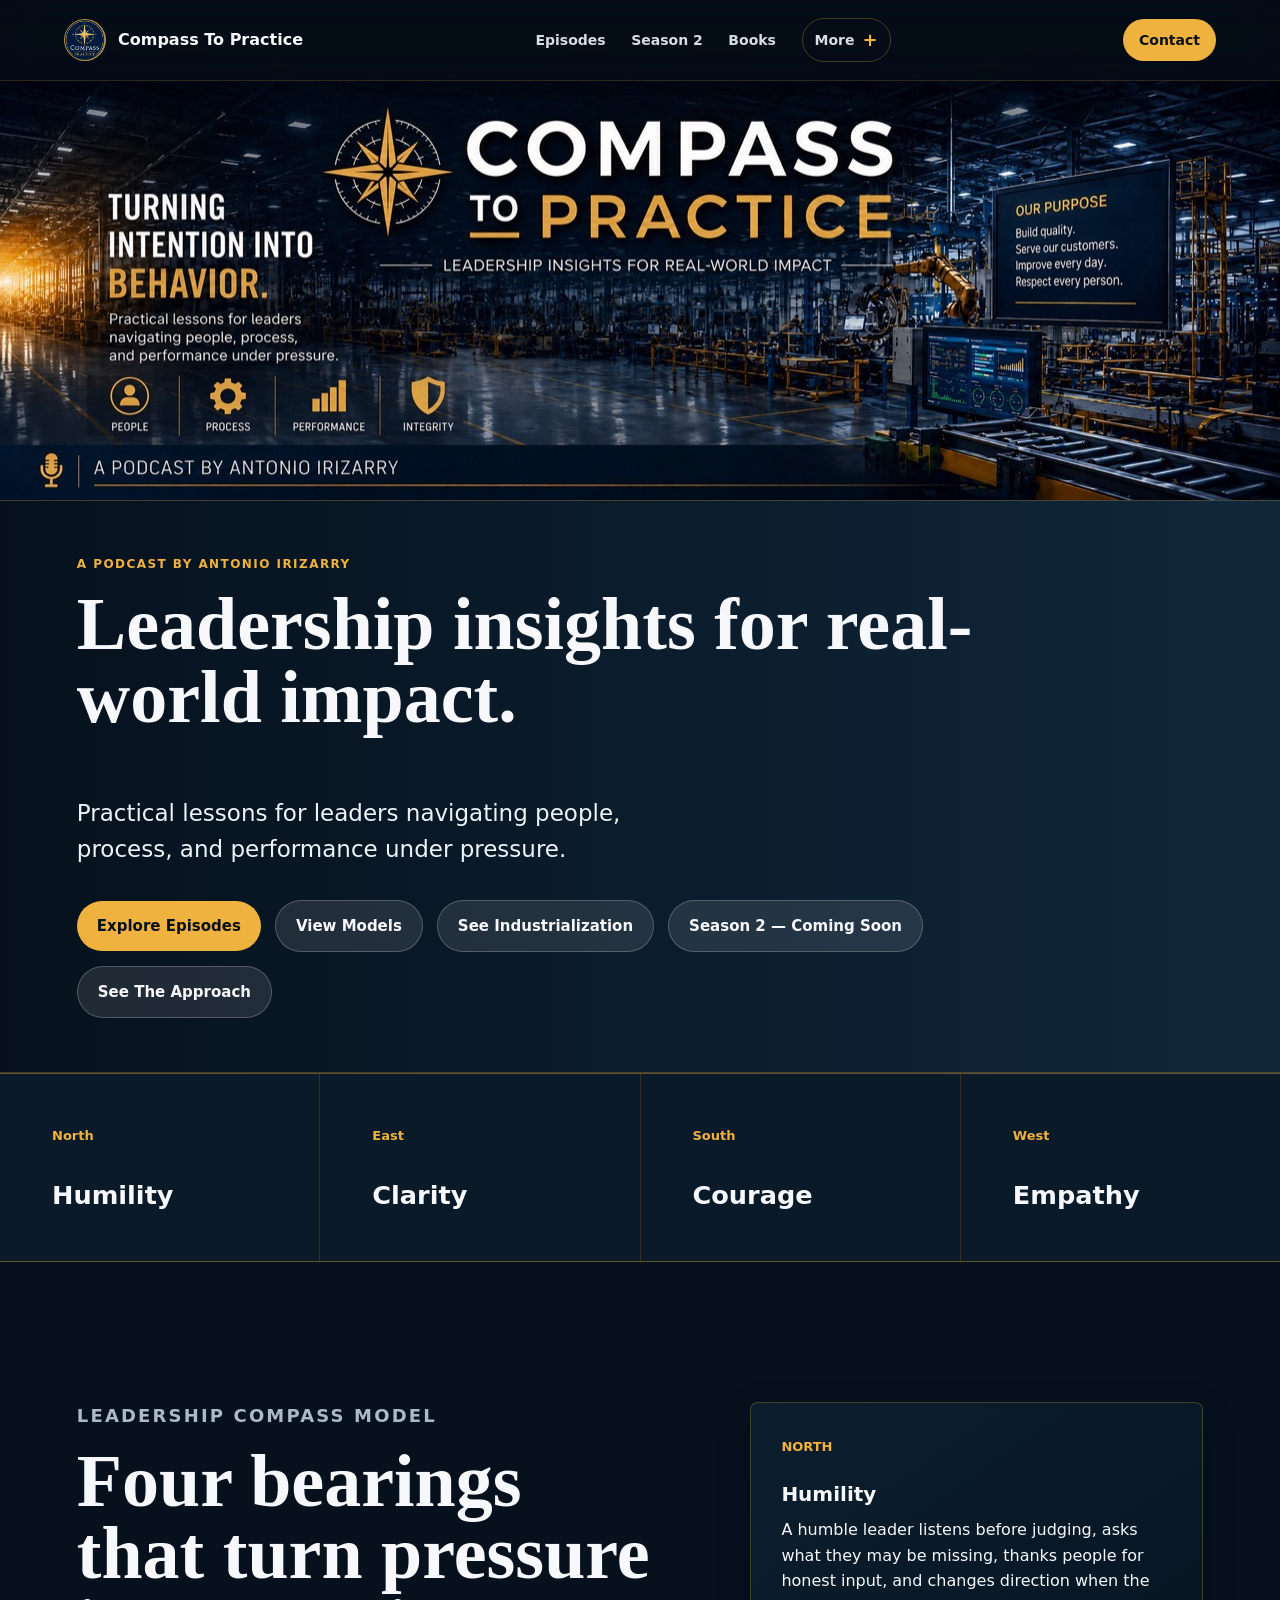
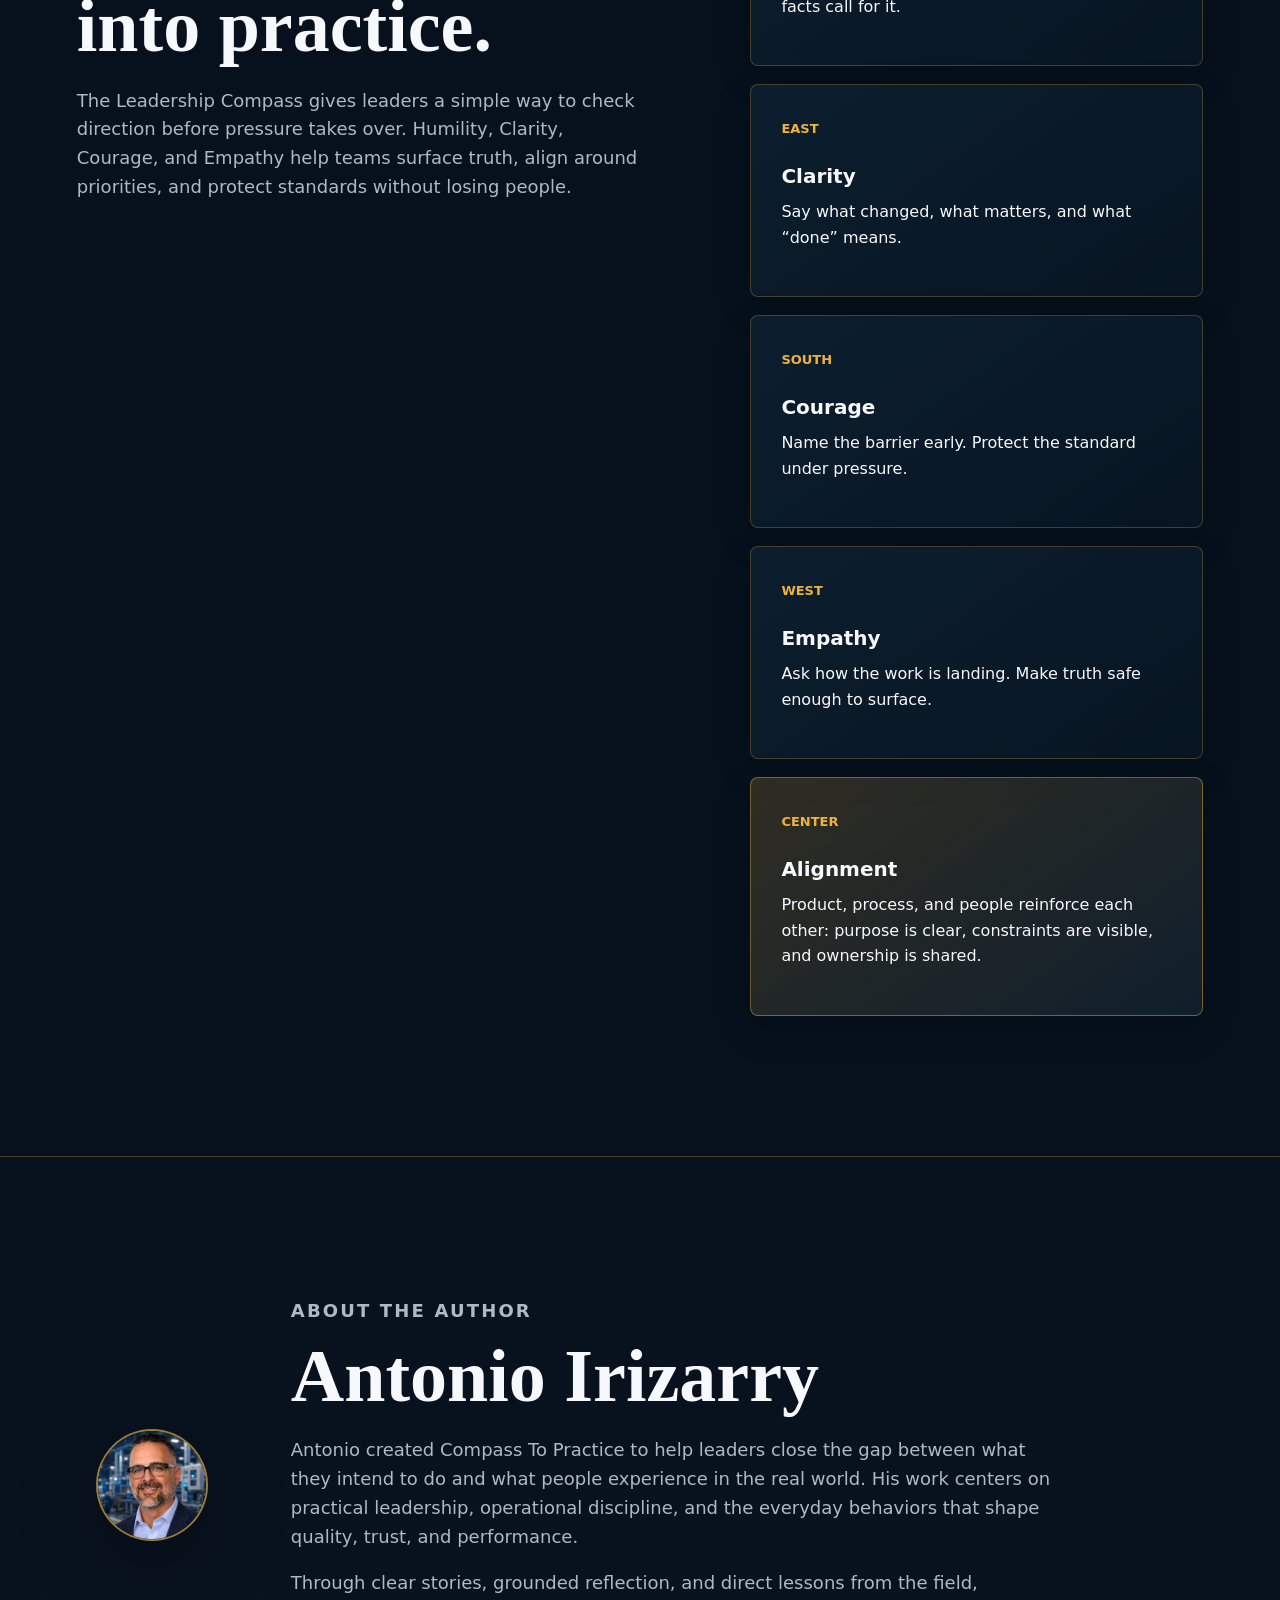
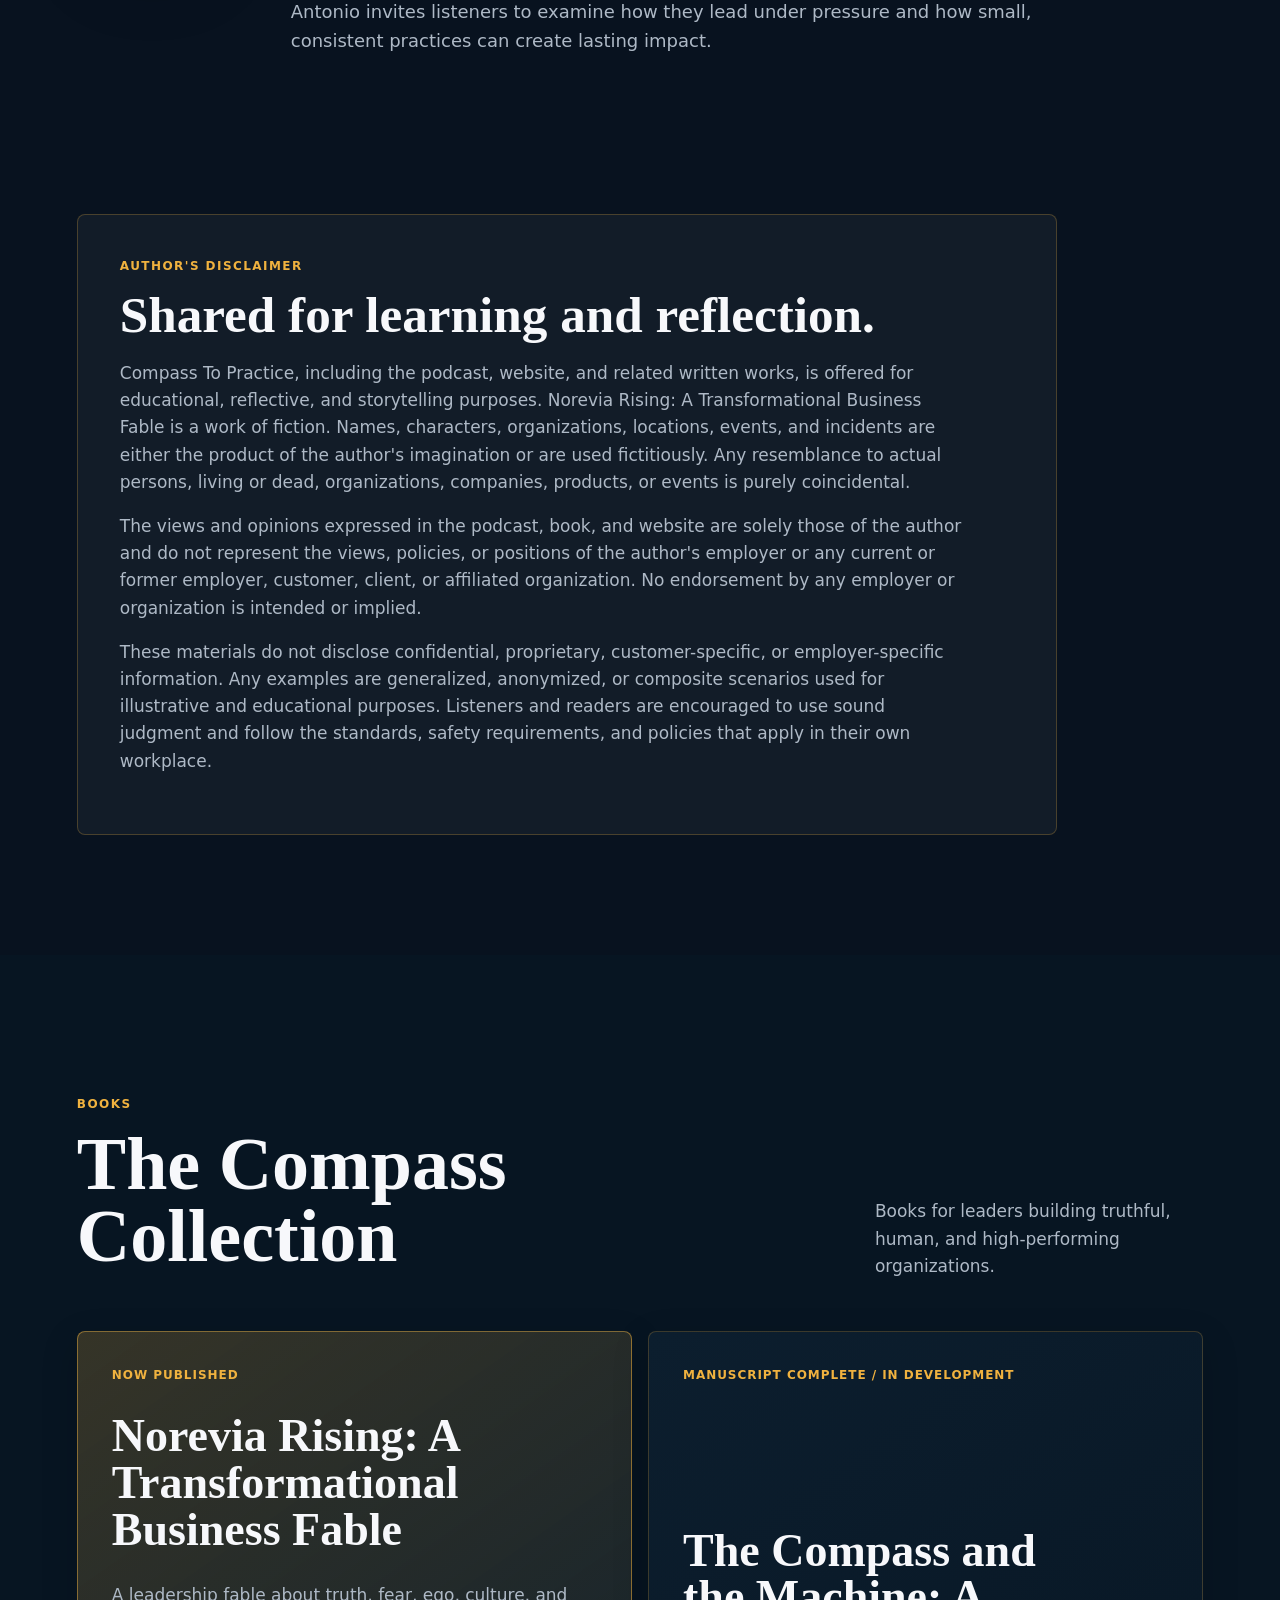
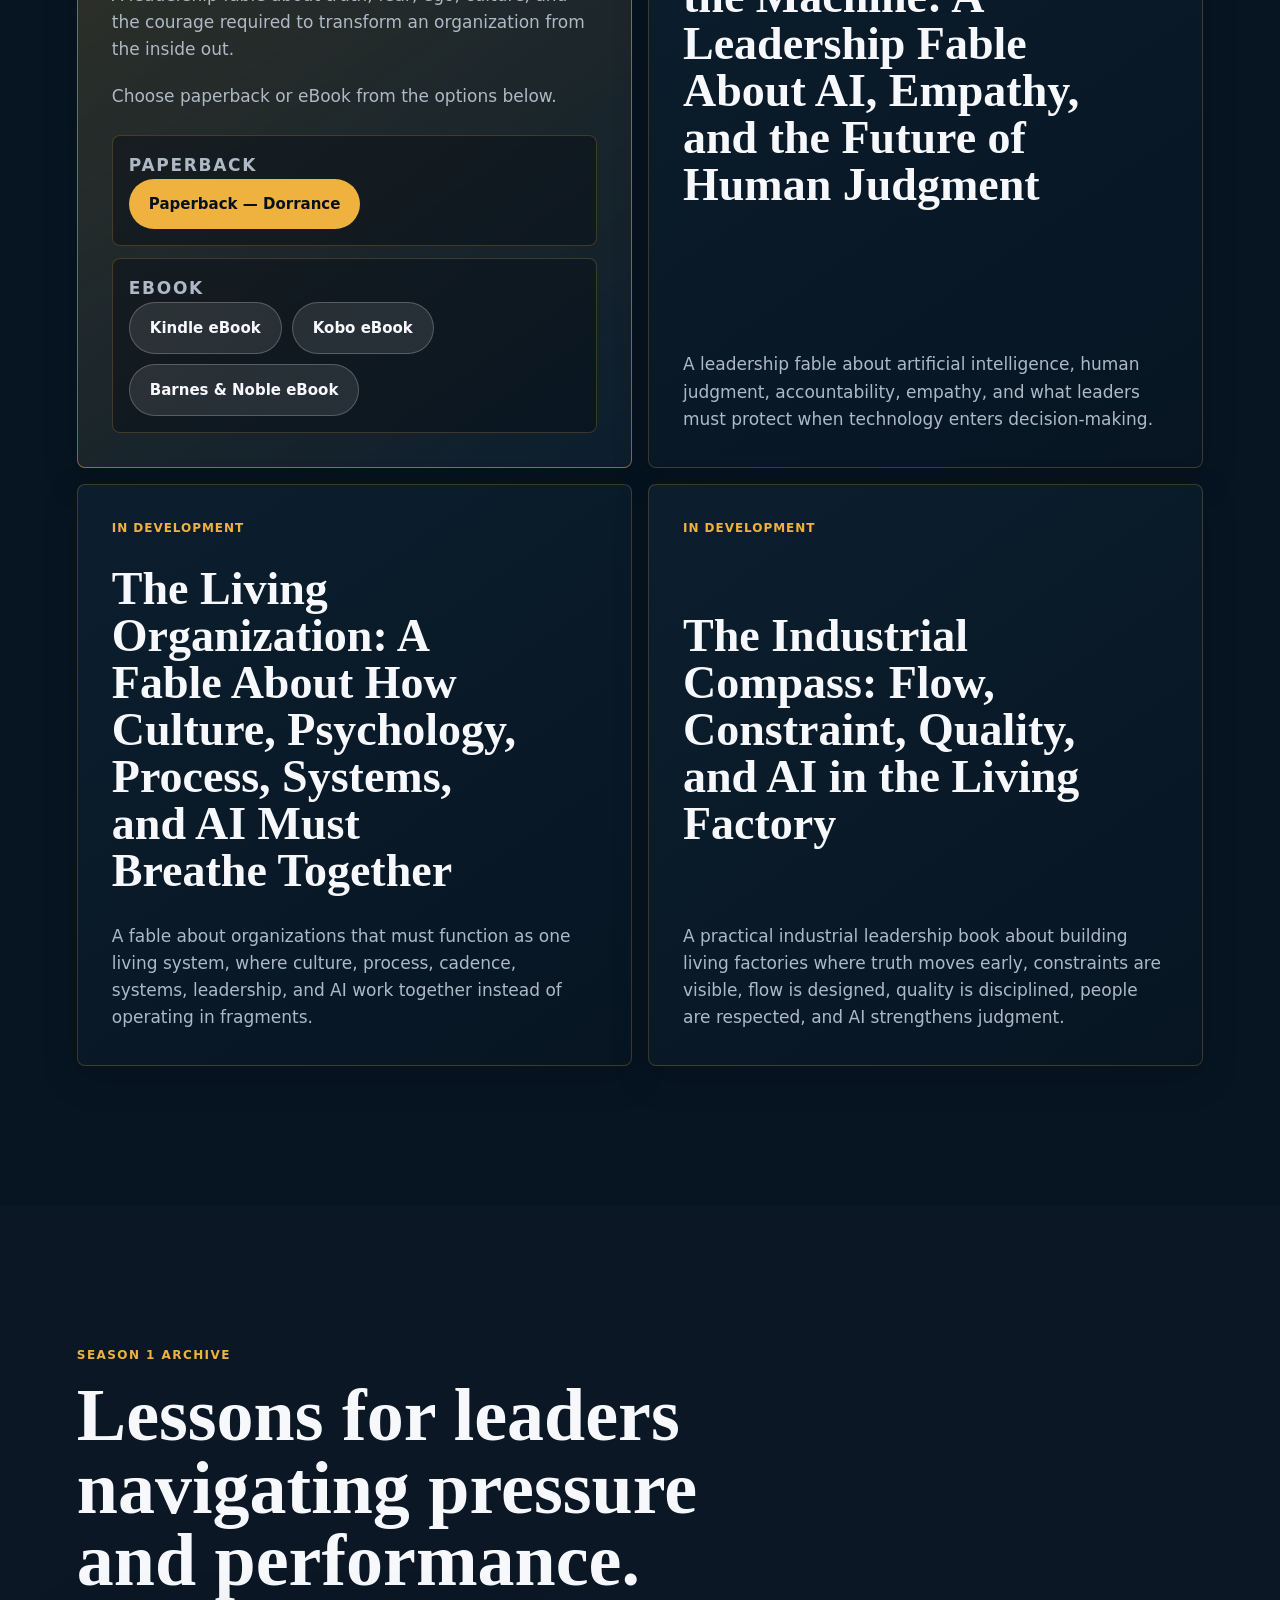
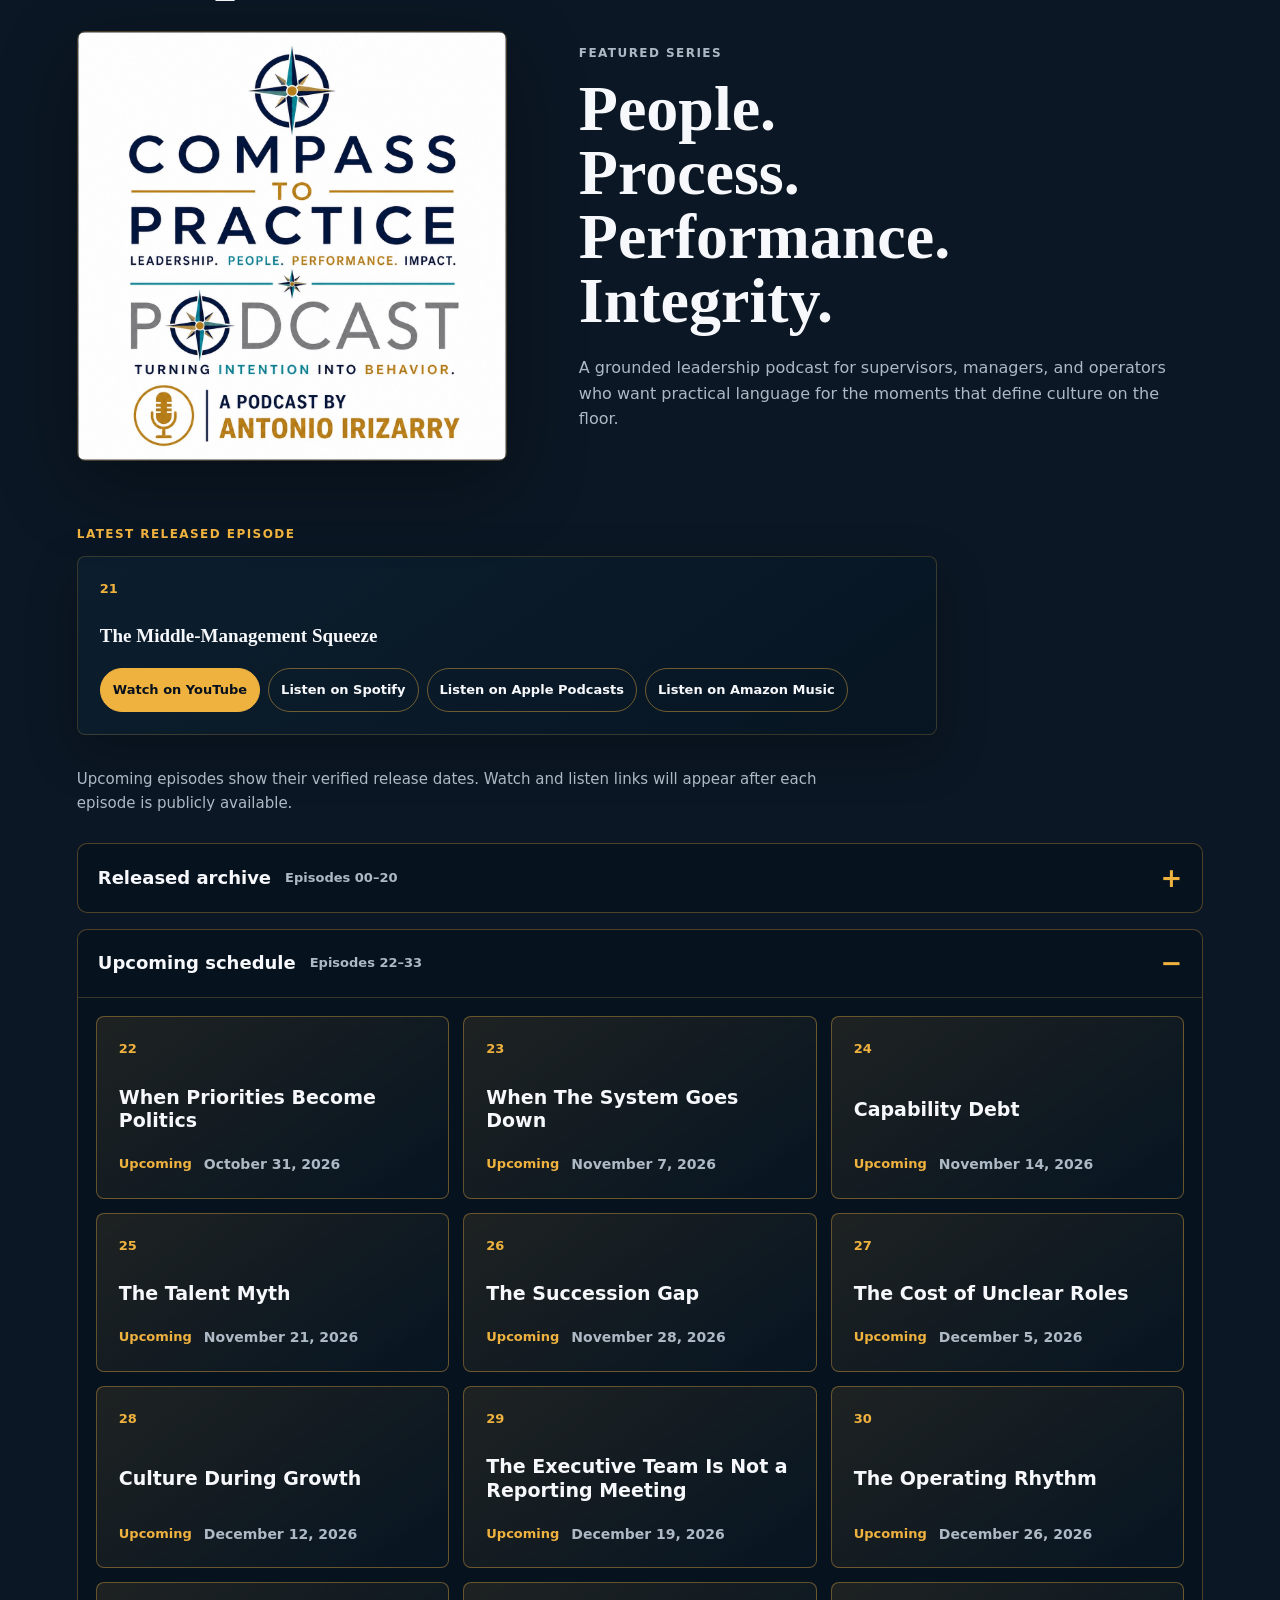
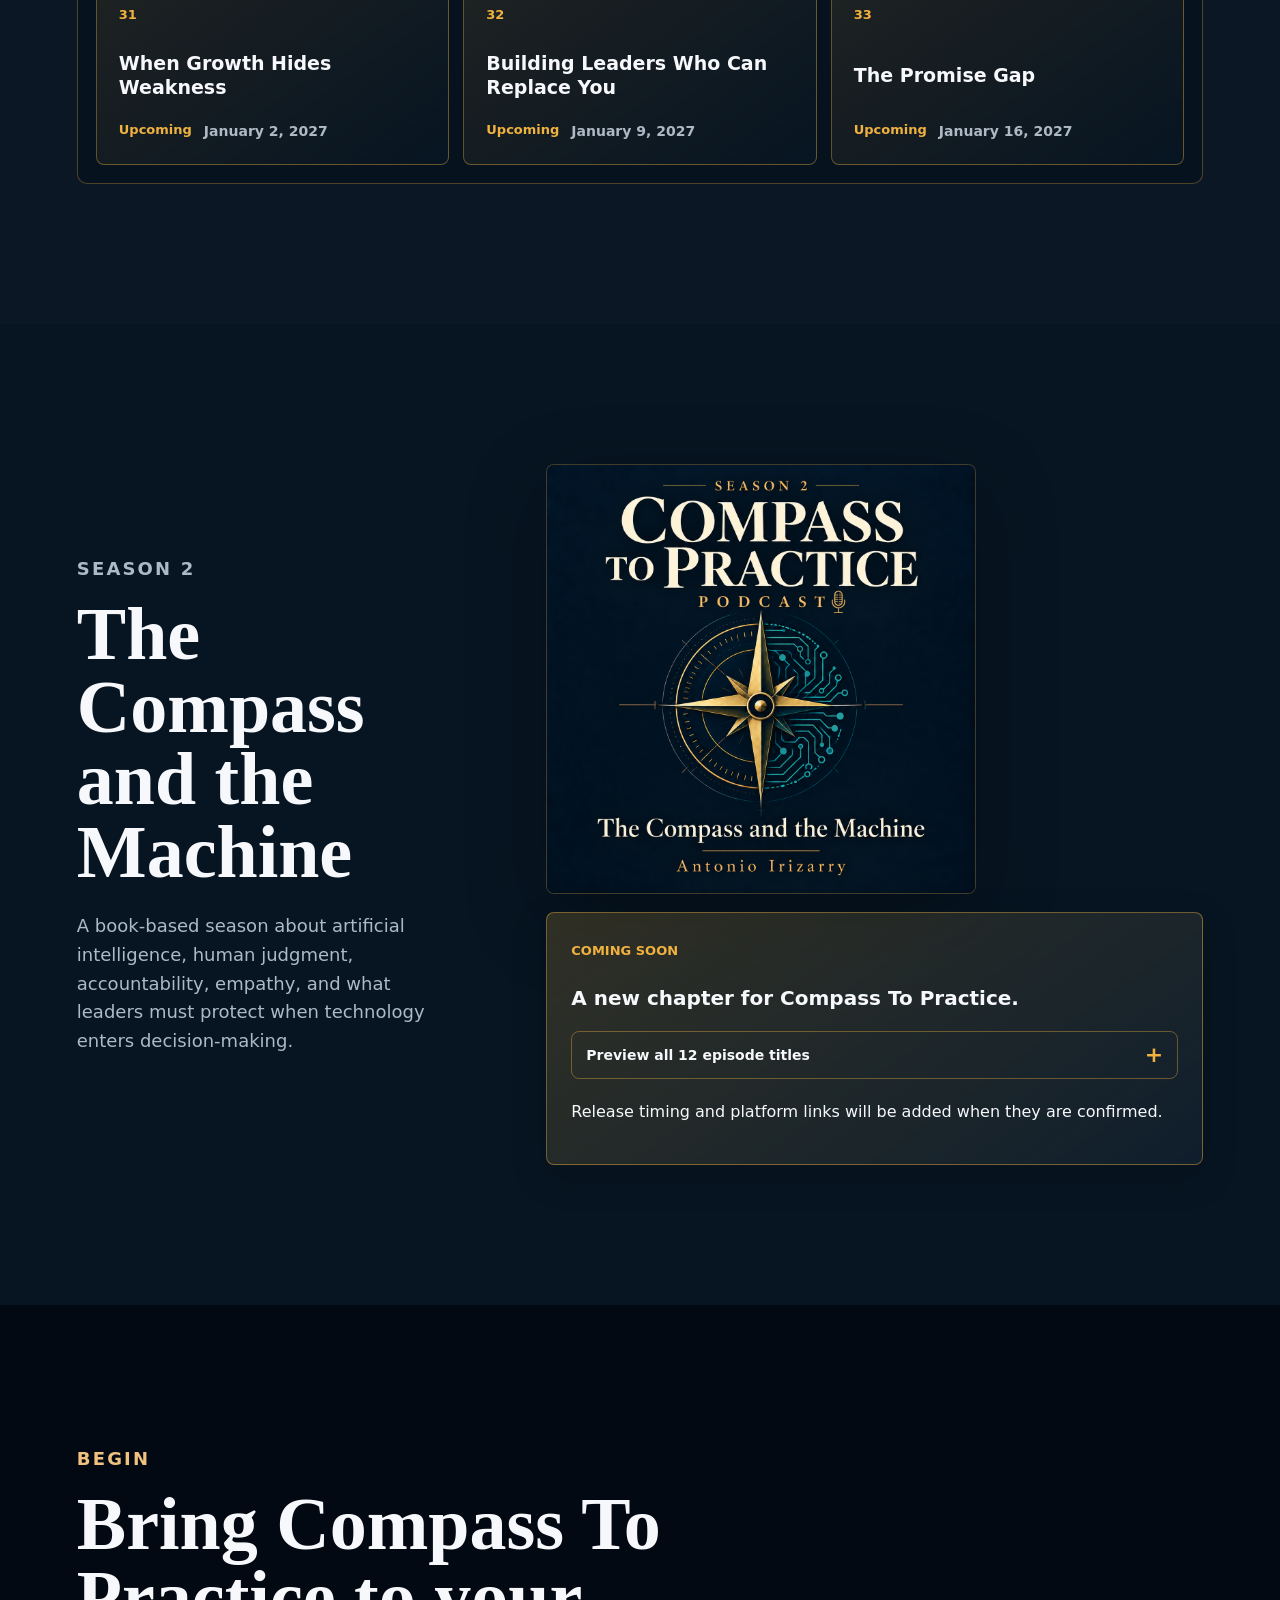
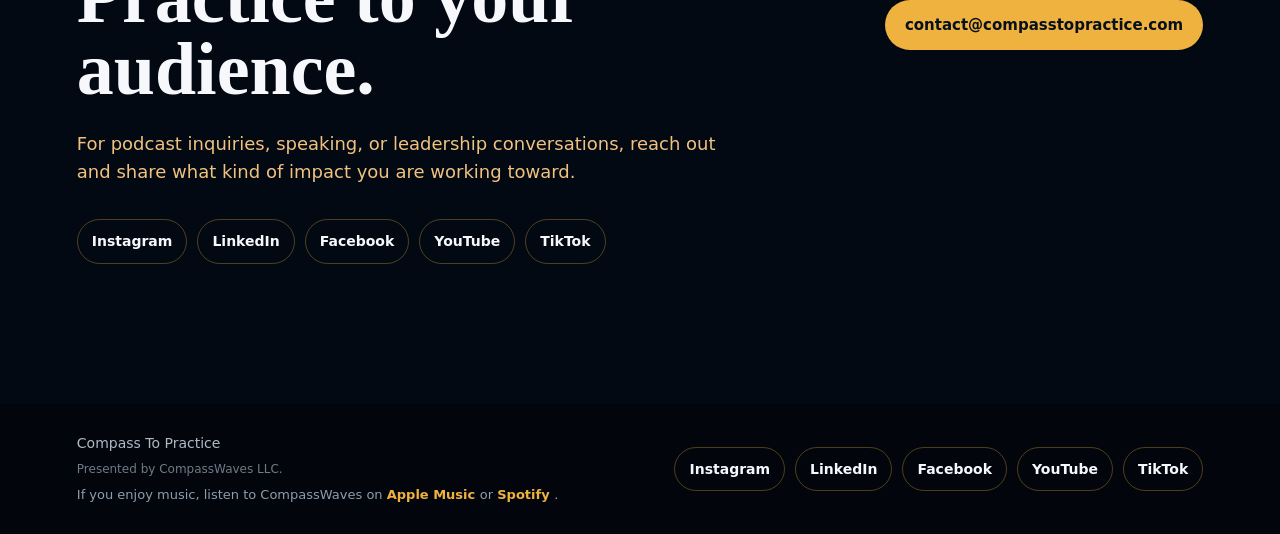
==== index.html @ cb3da12f "Stack Season 2 artwork above preview" ====
<!doctype html>
<html lang="en">
  <head>
    <meta charset="utf-8" />
    <meta name="viewport" content="width=device-width, initial-scale=1" />
    <title>Compass To Practice</title>
    <meta
      name="description"
      content="Compass To Practice is a podcast and book collection by Antonio Irizarry about turning leadership intention into real-world behavior."
    />
    <link rel="canonical" href="https://www.compasstopractice.com/" />
    <meta property="og:type" content="website" />
    <meta property="og:site_name" content="Compass To Practice" />
    <meta property="og:title" content="Compass To Practice" />
    <meta
      property="og:description"
      content="Leadership insights for real-world impact. Practical lessons for leaders navigating people, process, and performance under pressure."
    />
    <meta property="og:url" content="https://www.compasstopractice.com/" />
    <meta
      property="og:image"
      content="https://www.compasstopractice.com/assets/compass-revised-art.jpg"
    />
    <meta property="og:image:width" content="1254" />
    <meta property="og:image:height" content="1254" />
    <meta
      property="og:image:alt"
      content="Compass To Practice podcast artwork"
    />
    <meta name="twitter:card" content="summary_large_image" />
    <meta name="twitter:title" content="Compass To Practice" />
    <meta
      name="twitter:description"
      content="Leadership insights for real-world impact. Practical lessons for leaders navigating people, process, and performance under pressure."
    />
    <meta
      name="twitter:image"
      content="https://www.compasstopractice.com/assets/compass-revised-art.jpg"
    />
    <link rel="stylesheet" href="styles.css?v=20261031-2" />
  </head>
  <body>
    <header class="site-header" aria-label="Primary navigation">
      <a class="brand" href="#top" aria-label="Compass To Practice home">
        <img
          class="brand-mark"
          src="assets/compass-badge-logo.jpg"
          alt=""
          width="1130"
          height="1130"
          aria-hidden="true"
        />
        <span>Compass To Practice</span>
      </a>
      <nav class="nav-links" aria-label="Site sections">
        <a href="#episodes">Episodes</a>
        <a href="#season-2">Season 2</a>
        <a href="#books">Books</a>
        <details class="nav-more">
          <summary>
            <span class="desktop-menu-label">More</span>
            <span class="mobile-menu-label">Menu</span>
          </summary>
          <div class="nav-menu-panel">
            <a class="mobile-primary-link" href="#episodes">Episodes</a>
            <a class="mobile-primary-link" href="#season-2">Season 2</a>
            <a class="mobile-primary-link" href="#books">Books</a>
            <a href="#approach">Approach</a>
            <a href="models.html">Models</a>
            <a href="industrialization.html">Industrialization</a>
            <a href="#author">Author</a>
            <a href="#contact">Contact</a>
          </div>
        </details>
      </nav>
      <a class="button primary header-contact" href="#contact">Contact</a>
    </header>

    <main id="top">
      <section class="hero">
        <h1 class="sr-only">Compass To Practice</h1>
        <picture>
          <source media="(max-width: 700px)" srcset="assets/compass-revised-art.jpg" />
          <img
            class="hero-image"
            src="assets/compass-header-art.jpg"
            alt="Compass To Practice podcast artwork in an industrial workspace"
          />
        </picture>
      </section>

      <section class="hero-panel" aria-label="Compass To Practice introduction">
        <div class="hero-content">
          <p class="eyebrow">A podcast by Antonio Irizarry</p>
          <h2>Leadership insights for real-world impact.</h2>
          <p class="hero-copy">
            Practical lessons for leaders navigating people, process, and
            performance under pressure.
          </p>
          <div class="hero-actions">
            <a class="button primary" href="#episodes">Explore Episodes</a>
            <a class="button secondary" href="models.html">View Models</a>
            <a class="button secondary" href="industrialization.html">See Industrialization</a>
            <a class="button secondary" href="#season-2">Season 2 — Coming Soon</a>
            <a class="button secondary" href="#approach">See The Approach</a>
          </div>
        </div>
      </section>

      <section class="intro compass-strip" aria-label="Leadership Compass bearings">
        <div>
          <span class="metric">North</span>
          <h2>Humility</h2>
        </div>
        <div>
          <span class="metric">East</span>
          <h2>Clarity</h2>
        </div>
        <div>
          <span class="metric">South</span>
          <h2>Courage</h2>
        </div>
        <div>
          <span class="metric">West</span>
          <h2>Empathy</h2>
        </div>
      </section>

      <section class="section split" id="approach">
        <div class="section-copy">
          <p class="eyebrow">Leadership Compass model</p>
          <h2>Four bearings that turn pressure into practice.</h2>
          <p>
            The Leadership Compass gives leaders a simple way to check direction
            before pressure takes over. Humility, Clarity, Courage, and Empathy
            help teams surface truth, align around priorities, and protect
            standards without losing people.
          </p>
        </div>
        <div class="process-list">
          <article>
            <span>North</span>
            <h3>Humility</h3>
            <p>
              A humble leader listens before judging, asks what they may be
              missing, thanks people for honest input, and changes direction
              when the facts call for it.
            </p>
          </article>
          <article>
            <span>East</span>
            <h3>Clarity</h3>
            <p>Say what changed, what matters, and what “done” means.</p>
          </article>
          <article>
            <span>South</span>
            <h3>Courage</h3>
            <p>Name the barrier early. Protect the standard under pressure.</p>
          </article>
          <article>
            <span>West</span>
            <h3>Empathy</h3>
            <p>Ask how the work is landing. Make truth safe enough to surface.</p>
          </article>
          <article class="alignment-card">
            <span>Center</span>
            <h3>Alignment</h3>
            <p>
              Product, process, and people reinforce each other: purpose is
              clear, constraints are visible, and ownership is shared.
            </p>
          </article>
        </div>
      </section>

      <section class="section author" id="author">
        <figure class="author-photo">
          <img
            src="assets/author-antonio-irizarry.jpg"
            alt="Antonio Irizarry, host of Compass To Practice"
            width="1120"
            height="1120"
            loading="lazy"
            decoding="async"
          />
        </figure>
        <div class="author-copy">
          <p class="eyebrow">About the author</p>
          <h2>Antonio Irizarry</h2>
          <p>
            Antonio created Compass To Practice to help leaders close the gap
            between what they intend to do and what people experience in the
            real world. His work centers on practical leadership, operational
            discipline, and the everyday behaviors that shape quality, trust,
            and performance.
          </p>
          <p>
            Through clear stories, grounded reflection, and direct lessons from
            the field, Antonio invites listeners to examine how they lead under
            pressure and how small, consistent practices can create lasting
            impact.
          </p>
        </div>
      </section>

      <section class="disclaimer" aria-label="Author disclaimer">
        <div class="disclaimer-inner">
          <p class="eyebrow">Author's disclaimer</p>
          <h2>Shared for learning and reflection.</h2>
          <p>
            Compass To Practice, including the podcast, website, and related
            written works, is offered for educational, reflective, and
            storytelling purposes. Norevia Rising: A Transformational Business
            Fable is a work of fiction. Names, characters, organizations,
            locations, events, and incidents are either the product of the
            author's imagination or are used fictitiously. Any resemblance to
            actual persons, living or dead, organizations, companies, products,
            or events is purely coincidental.
          </p>
          <p>
            The views and opinions expressed in the podcast, book, and website
            are solely those of the author and do not represent the views,
            policies, or positions of the author's employer or any current or
            former employer, customer, client, or affiliated organization. No
            endorsement by any employer or organization is intended or implied.
          </p>
          <p>
            These materials do not disclose confidential, proprietary,
            customer-specific, or employer-specific information. Any examples
            are generalized, anonymized, or composite scenarios used for
            illustrative and educational purposes. Listeners and readers are
            encouraged to use sound judgment and follow the standards, safety
            requirements, and policies that apply in their own workplace.
          </p>
        </div>
      </section>

      <section class="section books" id="books">
        <div class="section-heading">
          <div>
            <p class="eyebrow">Books</p>
            <h2>The Compass Collection</h2>
          </div>
          <p>
            Books for leaders building truthful, human, and high-performing
            organizations.
          </p>
        </div>
        <div class="book-grid" aria-label="Compass Collection books">
          <article class="book-card featured-book">
            <p class="book-status">Now Published</p>
            <h3>Norevia Rising: A Transformational Business Fable</h3>
            <p>
              A leadership fable about truth, fear, ego, culture, and the
              courage required to transform an organization from the inside out.
            </p>
            <p class="book-availability">
              Choose paperback or eBook from the options below.
            </p>
            <div class="purchase-options" aria-label="Norevia Rising purchase links">
              <div class="purchase-option">
                <p class="purchase-type">Paperback</p>
                <div class="purchase-links">
                  <a
                    class="button primary book-update-link"
                    href="https://bookstore.dorrancepublishing.com/products/norevia-rising-a-transformational-business-fable?_pos=1&amp;_psq=norevia&amp;_psid=199239356&amp;_ss=e"
                    target="_blank"
                    rel="noopener noreferrer"
                  >
                    Paperback — Dorrance
                  </a>
                </div>
              </div>
              <div class="purchase-option">
                <p class="purchase-type">eBook</p>
                <div class="purchase-links">
                  <a
                    class="button secondary book-update-link"
                    href="https://a.co/d/0aPA3TC6"
                    target="_blank"
                    rel="noopener noreferrer"
                  >
                    Kindle eBook
                  </a>
                  <a
                    class="button secondary book-update-link"
                    href="https://www.kobo.com/us/en/ebook/norevia-rising"
                    target="_blank"
                    rel="noopener noreferrer"
                  >
                    Kobo eBook
                  </a>
                  <a
                    class="button secondary book-update-link"
                    href="https://www.barnesandnoble.com/w/norevia-rising-antonio-e-irizarry-velez/1151705004?ean=9798902977032"
                    target="_blank"
                    rel="noopener noreferrer"
                  >
                    Barnes &amp; Noble eBook
                  </a>
                </div>
              </div>
            </div>
          </article>
          <article class="book-card">
            <p class="book-status">Manuscript Complete / In Development</p>
            <h3>
              The Compass and the Machine: A Leadership Fable About AI, Empathy,
              and the Future of Human Judgment
            </h3>
            <p>
              A leadership fable about artificial intelligence, human judgment,
              accountability, empathy, and what leaders must protect when
              technology enters decision-making.
            </p>
          </article>
          <article class="book-card">
            <p class="book-status">In Development</p>
            <h3>
              The Living Organization: A Fable About How Culture, Psychology,
              Process, Systems, and AI Must Breathe Together
            </h3>
            <p>
              A fable about organizations that must function as one living
              system, where culture, process, cadence, systems, leadership, and
              AI work together instead of operating in fragments.
            </p>
          </article>
          <article class="book-card">
            <p class="book-status">In Development</p>
            <h3>
              The Industrial Compass: Flow, Constraint, Quality, and AI in the
              Living Factory
            </h3>
            <p>
              A practical industrial leadership book about building living
              factories where truth moves early, constraints are visible, flow
              is designed, quality is disciplined, people are respected, and AI
              strengthens judgment.
            </p>
          </article>
        </div>
      </section>

      <section class="section programs" id="episodes">
        <div class="section-heading">
          <p class="eyebrow">Season 1 archive</p>
          <h2>Lessons for leaders navigating pressure and performance.</h2>
        </div>
        <div class="feature">
          <img
            src="assets/podcast-focus-banner-20260711.jpg"
            alt="Compass To Practice podcast focus banner"
          />
          <div class="feature-copy">
            <p class="eyebrow">Featured series</p>
            <h3>People. Process. Performance. Integrity.</h3>
            <p>
              A grounded leadership podcast for supervisors, managers, and
              operators who want practical language for the moments that define
              culture on the floor.
            </p>
          </div>
        </div>
        <div class="latest-episode-block">
          <p class="eyebrow">Latest released episode</p>
          <article class="episode-card latest-episode">
            <span>21</span>
            <h3>The Middle-Management Squeeze</h3>
            <div class="episode-actions" aria-label="Episode 21 links">
              <a
                href="https://www.youtube.com/watch?v=x-U6hNcyMSY"
                target="_blank"
                rel="noopener noreferrer"
              >
                Watch on YouTube
              </a>
              <a
                class="secondary-link"
                href="https://open.spotify.com/episode/6kcnFeLzsX7PPHPWIFuE1d"
                target="_blank"
                rel="noopener noreferrer"
              >
                Listen on Spotify
              </a>
              <a
                class="secondary-link"
                href="https://podcasts.apple.com/us/podcast/the-middle-management-squeeze-episode-21/id1896867569?i=1000797901848"
                target="_blank"
                rel="noopener noreferrer"
              >
                Listen on Apple Podcasts
              </a>
              <a
                class="secondary-link"
                href="https://music.amazon.com/podcasts/cfdec951-abab-4bcd-89b9-9ff001957cdc/episodes/7d8d8434-8fc5-4b29-906f-8f5501dfc4a1/compass-to-practice-the-middle-management-squeeze-episode-21"
                target="_blank"
                rel="noopener noreferrer"
              >
                Listen on Amazon Music
              </a>
            </div>
          </article>
        </div>
        <p class="episode-schedule-note">
          Upcoming episodes show their verified release dates. Watch and listen
          links will appear after each episode is publicly available.
        </p>
        <div class="episode-groups" aria-label="Episode list">
          <details class="episode-disclosure">
            <summary>
              <span>Released archive</span>
              <small>Episodes 00–20</small>
            </summary>
            <div class="episode-list" aria-label="Released episode archive">
          <article class="episode-card start-here">
            <span>00</span>
            <h3>Intro: Compass to Practice</h3>
            <div class="episode-actions" aria-label="Episode 0 links">
              <a
                href="https://youtu.be/UPQsztduJB4?si=jDMBen0v3CYsAgPS"
                target="_blank"
                rel="noopener noreferrer"
              >
                Watch on YouTube
              </a>
              <a
                class="secondary-link"
                href="https://open.spotify.com/show/033obW82qcUDPaSTYLNRGe"
                target="_blank"
                rel="noopener noreferrer"
              >
                Listen on Spotify
              </a>
              <a
                class="secondary-link"
                href="https://podcasts.apple.com/us/podcast/compass-to-practice/id1896867569"
                target="_blank"
                rel="noopener noreferrer"
              >
                Listen on Apple Podcasts
              </a>
              <a
                class="secondary-link"
                href="https://music.amazon.com/podcasts/cfdec951-abab-4bcd-89b9-9ff001957cdc/episodes/1abbe289-b029-41f6-af55-cb5318ee5c56/compass-to-practice-episode-0-welcome-to-compass-to-practice?ref=dm_sh_YCaMaDuFZUeimAG2lOrI1flND"
                target="_blank"
                rel="noopener noreferrer"
              >
                Listen on Amazon Music
              </a>
            </div>
          </article>
          <article class="episode-card">
            <span>01</span>
            <h3>When Numbers Stop Telling the Truth</h3>
            <div class="episode-actions" aria-label="Episode 1 links">
              <a
                href="https://youtu.be/28trVTb0-oc?si=BORIZ1agrYWHSVeA"
                target="_blank"
                rel="noopener noreferrer"
              >
                Watch on YouTube
              </a>
              <a
                class="secondary-link"
                href="https://open.spotify.com/episode/0j2jGSiuT1jnXcMIEx1b74"
                target="_blank"
                rel="noopener noreferrer"
              >
                Listen on Spotify
              </a>
              <a
                class="secondary-link"
                href="https://podcasts.apple.com/us/podcast/compass-to-practice/id1896867569?i=1000771454760"
                target="_blank"
                rel="noopener noreferrer"
              >
                Listen on Apple Podcasts
              </a>
              <a
                class="secondary-link"
                href="https://music.amazon.com/podcasts/cfdec951-abab-4bcd-89b9-9ff001957cdc/episodes/d3629333-7633-4618-a5fb-f435351cea71/compass-to-practice-episode-1-when-numbers-stop-telling-the-truth-false-green?ref=dm_sh_vut1BusM0vjgO1MZzmUn38ryF"
                target="_blank"
                rel="noopener noreferrer"
              >
                Listen on Amazon Music
              </a>
            </div>
          </article>
          <article class="episode-card">
            <span>02</span>
            <h3>The Meeting That Teaches People to Lie</h3>
            <div class="episode-actions" aria-label="Episode 2 links">
              <a
                href="https://youtu.be/bg31CpSZk2o?is=zlEo6frco9BrjcyV"
                target="_blank"
                rel="noopener noreferrer"
              >
                Watch on YouTube
              </a>
              <a
                class="secondary-link"
                href="https://open.spotify.com/episode/7mfjHQShIr9BPtSl9XB8k5?si=Id-By0X8TQGzrOPQs3ytTg"
                target="_blank"
                rel="noopener noreferrer"
              >
                Listen on Spotify
              </a>
              <a
                class="secondary-link"
                href="https://podcasts.apple.com/us/podcast/compass-to-practice/id1896867569?i=1000772517946"
                target="_blank"
                rel="noopener noreferrer"
              >
                Listen on Apple Podcasts
              </a>
              <a
                class="secondary-link"
                href="https://music.amazon.com/podcasts/cfdec951-abab-4bcd-89b9-9ff001957cdc/episodes/216ec6f8-7818-41a1-8edc-acee1ca8a0a3/compass-to-practice-the-meeting-that-teaches-people-to-lie-episode-2?ref=dm_sh_WirsqO1OJrRM3ytZHMQUielol"
                target="_blank"
                rel="noopener noreferrer"
              >
                Listen on Amazon Music
              </a>
            </div>
          </article>
          <article class="episode-card">
            <span>03</span>
            <h3>The Day Your Team Stops Escalating</h3>
            <div class="episode-actions" aria-label="Episode 3 links">
              <a
                href="https://youtu.be/w5Zi4tCbfRk?is=8lpvrtpk_XtgB1E5"
                target="_blank"
                rel="noopener noreferrer"
              >
                Watch on YouTube
              </a>
              <a
                class="secondary-link"
                href="https://open.spotify.com/episode/48GVV7KoVxfp0jQBZrv3EF?si=IPoSBoP8TX6H_2HnSVOhYw"
                target="_blank"
                rel="noopener noreferrer"
              >
                Listen on Spotify
              </a>
              <a
                class="secondary-link"
                href="https://podcasts.apple.com/us/podcast/compass-to-practice/id1896867569?i=1000773514408"
                target="_blank"
                rel="noopener noreferrer"
              >
                Listen on Apple Podcasts
              </a>
              <a
                class="secondary-link"
                href="https://music.amazon.com/podcasts/cfdec951-abab-4bcd-89b9-9ff001957cdc/episodes/f58696ca-d2de-446b-b31b-9bb88a03abf1/compass-to-practice-the-day-your-team-stops-escalating-episode-3?ref=dm_sh_ByRWPj2LEPiArUfqvUMQLtE4H"
                target="_blank"
                rel="noopener noreferrer"
              >
                Listen on Amazon Music
              </a>
            </div>
          </article>
          <article class="episode-card">
            <span>04</span>
            <h3>Pressure Without Panic</h3>
            <div class="episode-actions" aria-label="Episode 4 links">
              <a
                href="https://youtu.be/55tiY8tGQBY?is=moD2yd7AWqHZ5eN9"
                target="_blank"
                rel="noopener noreferrer"
              >
                Watch on YouTube
              </a>
              <a
                class="secondary-link"
                href="https://open.spotify.com/episode/1Nvx2X2rZvh7TnDdRkzyWC?si=LixCo9UoSmG2q60ZQKEnfw"
                target="_blank"
                rel="noopener noreferrer"
              >
                Listen on Spotify
              </a>
              <a
                class="secondary-link"
                href="https://podcasts.apple.com/us/podcast/compass-to-practice/id1896867569?i=1000774462809"
                target="_blank"
                rel="noopener noreferrer"
              >
                Listen on Apple Podcasts
              </a>
              <a
                class="secondary-link"
                href="https://music.amazon.com/podcasts/cfdec951-abab-4bcd-89b9-9ff001957cdc/episodes/a086b878-d623-4935-b591-bb2145db17e5/compass-to-practice-pressure-without-panic-episode-4?ref=dm_sh_rLtQiP5HWze77oEQvD0ps32A8"
                target="_blank"
                rel="noopener noreferrer"
              >
                Listen on Amazon Music
              </a>
            </div>
          </article>
          <article class="episode-card">
            <span>05</span>
            <h3>The Cost Of Waiting</h3>
            <div class="episode-actions" aria-label="Episode 5 links">
              <a
                href="https://youtu.be/NdzIO2kV6CA?is=_NbQDQPkpgN3gVD4"
                target="_blank"
                rel="noopener noreferrer"
              >
                Watch on YouTube
              </a>
              <a
                class="secondary-link"
                href="https://open.spotify.com/episode/66hokPvWMQONZ8U614op2b?si=FiUh2AfsQam0T1ySxN5MOg&utm_source=copy-link"
                target="_blank"
                rel="noopener noreferrer"
              >
                Listen on Spotify
              </a>
              <a
                class="secondary-link"
                href="https://podcasts.apple.com/us/podcast/compass-to-practice/id1896867569?i=1000775435185"
                target="_blank"
                rel="noopener noreferrer"
              >
                Listen on Apple Podcasts
              </a>
              <a
                class="secondary-link"
                href="https://music.amazon.com/podcasts/cfdec951-abab-4bcd-89b9-9ff001957cdc/episodes/189967c9-e1ff-47fc-a4fd-0955426002cb/compass-to-practice-the-cost-of-waiting-episode-5?ref=dm_sh_5sawvBJyV4bgXddBALfLT4vGW"
                target="_blank"
                rel="noopener noreferrer"
              >
                Listen on Amazon Music
              </a>
            </div>
          </article>
          <article class="episode-card">
            <span>06</span>
            <h3>The Hero Trap</h3>
            <div class="episode-actions" aria-label="Episode 6 links">
              <a
                href="https://youtu.be/NvGFVUgRBvU?is=nQxVfHj96HY4FWhx"
                target="_blank"
                rel="noopener noreferrer"
              >
                Watch on YouTube
              </a>
              <a
                class="secondary-link"
                href="https://open.spotify.com/episode/56tsytVJyL3MI7Bb02NudR?si=nKHpZ0znTGK0LZ5eHF9Oxw&utm_source=copy-link"
                target="_blank"
                rel="noopener noreferrer"
              >
                Listen on Spotify
              </a>
              <a
                class="secondary-link"
                href="https://podcasts.apple.com/us/podcast/compass-to-practice/id1896867569?i=1000776363434"
                target="_blank"
                rel="noopener noreferrer"
              >
                Listen on Apple Podcasts
              </a>
              <a
                class="secondary-link"
                href="https://music.amazon.com/podcasts/cfdec951-abab-4bcd-89b9-9ff001957cdc/episodes/690618e4-3b4e-4c7a-abed-64fbb197869f/compass-to-practice-the-hero-trap-episode-6?ref=dm_sh_ltVmxkz5WziFauBq6QPdNGI32"
                target="_blank"
                rel="noopener noreferrer"
              >
                Listen on Amazon Music
              </a>
            </div>
          </article>
          <article class="episode-card">
            <span>07</span>
            <h3>The Bottleneck Is Usually a Decision</h3>
            <div class="episode-actions" aria-label="Episode 7 links">
              <a
                href="https://youtu.be/IKqFGnfMlIg?is=Vw00Ok11nSzJ40Mj"
                target="_blank"
                rel="noopener noreferrer"
              >
                Watch on YouTube
              </a>
              <a
                class="secondary-link"
                href="https://open.spotify.com/episode/6BgS48TSfkeiQluyiqB3Ey?si=-akXjh8IRe-Vt-FWoCt0tg&amp;utm_source=copy-link"
                target="_blank"
                rel="noopener noreferrer"
              >
                Listen on Spotify
              </a>
              <a
                class="secondary-link"
                href="https://podcasts.apple.com/us/podcast/compass-to-practice/id1896867569?i=1000777326198"
                target="_blank"
                rel="noopener noreferrer"
              >
                Listen on Apple Podcasts
              </a>
              <a
                class="secondary-link"
                href="https://music.amazon.com/podcasts/cfdec951-abab-4bcd-89b9-9ff001957cdc/episodes/cfa07c0b-392b-409c-8c5b-a3282ac8c145/compass-to-practice-the-bottleneck-is-usually-a-decision-episode-7?ref=dm_sh_hjBm8iSVpkuQLpY5t4ZWuzCXe"
                target="_blank"
                rel="noopener noreferrer"
              >
                Listen on Amazon Music
              </a>
            </div>
          </article>
          <article class="episode-card">
            <span>08</span>
            <h3>Coaching to Standard</h3>
            <div class="episode-actions" aria-label="Episode 8 links">
              <a
                href="https://youtu.be/-wf9KdrE51A?is=U6ZT0_xq6FfgvaWN"
                target="_blank"
                rel="noopener noreferrer"
              >
                Watch on YouTube
              </a>
              <a
                class="secondary-link"
                href="https://open.spotify.com/episode/0zCW4gVQjRVbGlj2zEgodW?si=bMHRV_IWRwyWBUnODAFsFQ&amp;utm_source=copy-link"
                target="_blank"
                rel="noopener noreferrer"
              >
                Listen on Spotify
              </a>
              <a
                class="secondary-link"
                href="https://podcasts.apple.com/us/podcast/compass-to-practice/id1896867569?i=1000778323468"
                target="_blank"
                rel="noopener noreferrer"
              >
                Listen on Apple Podcasts
              </a>
              <a
                class="secondary-link"
                href="https://music.amazon.com/podcasts/cfdec951-abab-4bcd-89b9-9ff001957cdc/episodes/1eef8bff-0bb2-4303-a003-72c8e2cfa55b/compass-to-practice-coaching-to-standard-the-30-60-90-behavior-shift-episode-8?ref=dm_sh_5YviXjEWKelfTVqyuHiN66xE8"
                target="_blank"
                rel="noopener noreferrer"
              >
                Listen on Amazon Music
              </a>
            </div>
          </article>
          <article class="episode-card">
            <span>09</span>
            <h3>From Firefighting to Flow</h3>
            <div class="episode-actions" aria-label="Episode 9 links">
              <a
                href="https://youtu.be/Y88efODiFro?is=agixQP1zW38aNeIX"
                target="_blank"
                rel="noopener noreferrer"
              >
                Watch on YouTube
              </a>
              <a
                class="secondary-link"
                href="https://open.spotify.com/episode/0zCW4gVQjRVbGlj2zEgodW?si=gKEp60iqTuCGXHr7xqymgA&amp;utm_source=copy-link"
                target="_blank"
                rel="noopener noreferrer"
              >
                Listen on Spotify
              </a>
              <a
                class="secondary-link"
                href="https://podcasts.apple.com/us/podcast/compass-to-practice/id1896867569?i=1000776385804"
                target="_blank"
                rel="noopener noreferrer"
              >
                Listen on Apple Podcasts
              </a>
              <a
                class="secondary-link"
                href="https://music.amazon.com/podcasts/cfdec951-abab-4bcd-89b9-9ff001957cdc/episodes/83259608-bb4b-49d2-a653-9e37f05001ff/compass-to-practice-from-firefighting-to-flow-stop-the-whac-a-mole-cycle-episode-9?ref=dm_sh_eY0pj4LJv3WrgTBOhWvfdKxLr"
                target="_blank"
                rel="noopener noreferrer"
              >
                Listen on Amazon Music
              </a>
            </div>
          </article>
          <article class="episode-card">
            <span>10</span>
            <h3>Scaling Change Without Copy-Paste</h3>
            <div class="episode-actions" aria-label="Episode 10 links">
              <a
                href="https://youtu.be/VSOoYQChyuc?is=aEvc1mDfZuq5n2aS"
                target="_blank"
                rel="noopener noreferrer"
              >
                Watch on YouTube
              </a>
              <a
                class="secondary-link"
                href="https://open.spotify.com/episode/54QsK5MkT7ZUKJfD587VZl?si=PHlywpLsQ72IVxl1i5pzRA&amp;utm_source=copy-link"
                target="_blank"
                rel="noopener noreferrer"
              >
                Listen on Spotify
              </a>
              <a
                class="secondary-link"
                href="https://podcasts.apple.com/us/podcast/compass-to-practice/id1896867569?i=1000781059933"
                target="_blank"
                rel="noopener noreferrer"
              >
                Listen on Apple Podcasts
              </a>
              <a
                class="secondary-link"
                href="https://music.amazon.com/podcasts/cfdec951-abab-4bcd-89b9-9ff001957cdc/episodes/38d86ab9-130d-4340-82fd-340fa6ed5f46/compass-to-practice-scaling-change-without-copy-paste-episode-10?ref=dm_sh_Mrujx3HcszoTEBBpAxZ1zPyof"
                target="_blank"
                rel="noopener noreferrer"
              >
                Listen on Amazon Music
              </a>
            </div>
          </article>
          <article class="episode-card">
            <span>11</span>
            <h3>Make It Stick</h3>
            <div class="episode-actions" aria-label="Episode 11 links">
              <a
                href="https://youtu.be/qsIPhajE080?is=OhLzK65asAgAqIIG"
                target="_blank"
                rel="noopener noreferrer"
              >
                Watch on YouTube
              </a>
              <a
                class="secondary-link"
                href="https://open.spotify.com/episode/0z2gTM6j9fgTyINvw9mgeC?si=7P6trTTEQj6TXLtQyYCWnQ&amp;utm_source=copy-link"
                target="_blank"
                rel="noopener noreferrer"
              >
                Listen on Spotify
              </a>
              <a
                class="secondary-link"
                href="https://podcasts.apple.com/us/podcast/compass-to-practice/id1896867569?i=1000783480064"
                target="_blank"
                rel="noopener noreferrer"
              >
                Listen on Apple Podcasts
              </a>
              <a
                class="secondary-link"
                href="https://music.amazon.com/podcasts/cfdec951-abab-4bcd-89b9-9ff001957cdc/episodes/81cdfbb3-744d-43ee-a430-5257cf5988bb/compass-to-practice-make-it-stick-episode-11?ref=dm_sh_uTaceuqlp9pwrIv7EQ2eZGsTH"
                target="_blank"
                rel="noopener noreferrer"
              >
                Listen on Amazon Music
              </a>
            </div>
          </article>
          <article class="episode-card">
            <span>12</span>
            <h3>The Honest System</h3>
            <div class="episode-actions" aria-label="Episode 12 links">
              <a
                href="https://youtu.be/qS_EmjbJhzs?is=CUr4BS5Th8utoFEJ"
                target="_blank"
                rel="noopener noreferrer"
              >
                Watch on YouTube
              </a>
              <a
                class="secondary-link"
                href="https://open.spotify.com/episode/2VZNSGZrN9M1V4ufjoqvEL?si=BQGoTeobQyG0a05tRnA8PA&amp;utm_source=copy-link"
                target="_blank"
                rel="noopener noreferrer"
              >
                Listen on Spotify
              </a>
              <a
                class="secondary-link"
                href="https://podcasts.apple.com/us/podcast/compass-to-practice/id1896867569?i=1000785095574"
                target="_blank"
                rel="noopener noreferrer"
              >
                Listen on Apple Podcasts
              </a>
              <a
                class="secondary-link"
                href="https://music.amazon.com/podcasts/cfdec951-abab-4bcd-89b9-9ff001957cdc/episodes/3de43713-dbcc-41b1-ac25-27c54805eb27/compass-to-practice-the-honest-system-episode-12?ref=dm_sh_OdAESImqvPsk1sFXBDH4H5xh6"
                target="_blank"
                rel="noopener noreferrer"
              >
                Listen on Amazon Music
              </a>
            </div>
          </article>
          <article class="episode-card">
            <span>13</span>
            <h3>Product-Process-People: Alignment That Prevents Chaos</h3>
            <div class="episode-actions" aria-label="Episode 13 links">
              <a
                href="https://youtu.be/apufya7t484?is=14o7VlwpEubThgJI"
                target="_blank"
                rel="noopener noreferrer"
              >
                Watch on YouTube
              </a>
              <a
                class="secondary-link"
                href="https://open.spotify.com/episode/0zlhO68lUE5GGAPBPax9eC?si=Oq9r_HeVR8yTMCBSAMIyaw&amp;utm_source=copy-link"
                target="_blank"
                rel="noopener noreferrer"
              >
                Listen on Spotify
              </a>
              <a
                class="secondary-link"
                href="https://podcasts.apple.com/us/podcast/compass-to-practice/id1896867569?i=1000786648369"
                target="_blank"
                rel="noopener noreferrer"
              >
                Listen on Apple Podcasts
              </a>
              <a
                class="secondary-link"
                href="https://music.amazon.com/podcasts/cfdec951-abab-4bcd-89b9-9ff001957cdc/episodes/268ddb86-8a35-411d-85a2-4ef478ef0f43/compass-to-practice-product-process-people-alignment-that-prevents-chaos-episode-13?ref=dm_sh_v9Jumn4GrKjF8OoOpvSQcM5kF"
                target="_blank"
                rel="noopener noreferrer"
              >
                Listen on Amazon Music
              </a>
            </div>
          </article>
          <article class="episode-card">
            <span>14</span>
            <h3>Standards Under Pressure</h3>
            <div class="episode-actions" aria-label="Episode 14 links">
              <a
                href="https://youtu.be/-Z-yRviZI5E?is=DCm97fJyQLeq5g_q"
                target="_blank"
                rel="noopener noreferrer"
              >
                Watch on YouTube
              </a>
              <a
                class="secondary-link"
                href="https://open.spotify.com/episode/2u2ZA9j2ZjBpZxjOORFHtV?si=jomRSdVMQa-Pw2kImZM-Mw&amp;utm_source=copy-link"
                target="_blank"
                rel="noopener noreferrer"
              >
                Listen on Spotify
              </a>
              <a
                class="secondary-link"
                href="https://podcasts.apple.com/us/podcast/compass-to-practice/id1896867569?i=1000788001390"
                target="_blank"
                rel="noopener noreferrer"
              >
                Listen on Apple Podcasts
              </a>
              <a
                class="secondary-link"
                href="https://music.amazon.com/podcasts/cfdec951-abab-4bcd-89b9-9ff001957cdc/episodes/3cca1ad2-c67a-474c-8a9a-0f7c656256ea/compass-to-practice-standards-under-pressure-episode-14?ref=dm_sh_X32RLAxpRh6qTUbpaXGwvOVK8"
                target="_blank"
                rel="noopener noreferrer"
              >
                Listen on Amazon Music
              </a>
            </div>
          </article>
          <article class="episode-card">
            <span>15</span>
            <h3>Protect the First Truth Teller</h3>
            <div class="episode-actions" aria-label="Episode 15 links">
              <a
                href="https://youtu.be/_t-8-X2iWNk?is=YvY5K_bDhMIwea73"
                target="_blank"
                rel="noopener noreferrer"
              >
                Watch on YouTube
              </a>
              <a
                class="secondary-link"
                href="https://open.spotify.com/episode/2kSkGqmXvxUjVJAkm0JNr4?si=XvEgI8k5TwCmLPTfkYDIiQ&amp;utm_source=copy-link"
                target="_blank"
                rel="noopener noreferrer"
              >
                Listen on Spotify
              </a>
              <a
                class="secondary-link"
                href="https://podcasts.apple.com/us/podcast/compass-to-practice/id1896867569?i=1000789170181"
                target="_blank"
                rel="noopener noreferrer"
              >
                Listen on Apple Podcasts
              </a>
              <a
                class="secondary-link"
                href="https://music.amazon.com/podcasts/cfdec951-abab-4bcd-89b9-9ff001957cdc/episodes/46e215b3-c8f1-4cde-976e-f2379bd9b432/compass-to-practice-protect-the-first-truth-teller-episode-15?ref=dm_sh_Sd6BFqM1oaXiTUQ1aVYpLvOgg"
                target="_blank"
                rel="noopener noreferrer"
              >
                Listen on Amazon Music
              </a>
            </div>
          </article>
          <article class="episode-card">
            <span>16</span>
            <h3>The Baby Syndrome</h3>
            <div class="episode-actions" aria-label="Episode 16 links">
              <a
                href="https://youtu.be/E_Qm8o0kMX0?is=Uz9aSjwRhuNT_0Mb"
                target="_blank"
                rel="noopener noreferrer"
              >
                Watch on YouTube
              </a>
              <a
                class="secondary-link"
                href="https://open.spotify.com/episode/0MNs2TIkLIO6Txwu7UONAq?si=SZ17nSL_Sui94WBd4PufQA&amp;utm_source=copy-link"
                target="_blank"
                rel="noopener noreferrer"
              >
                Listen on Spotify
              </a>
              <a
                class="secondary-link"
                href="https://podcasts.apple.com/us/podcast/compass-to-practice/id1896867569?i=1000790658928"
                target="_blank"
                rel="noopener noreferrer"
              >
                Listen on Apple Podcasts
              </a>
              <a
                class="secondary-link"
                href="https://music.amazon.com/podcasts/cfdec951-abab-4bcd-89b9-9ff001957cdc/episodes/d3fe56de-36ee-40ef-a306-bb970d6327ba/compass-to-practice-the-baby-syndrome-episode-16?ref=dm_sh_mA6FBygHmiehmutb9jpSLA0gY"
                target="_blank"
                rel="noopener noreferrer"
              >
                Listen on Amazon Music
              </a>
            </div>
          </article>
          <article class="episode-card">
            <span>17</span>
            <h3>The Fear Syndrome</h3>
            <div class="episode-actions" aria-label="Episode 17 links">
              <a
                href="https://youtu.be/oOKj--8E3DU"
                target="_blank"
                rel="noopener noreferrer"
              >
                Watch on YouTube
              </a>
              <a
                class="secondary-link"
                href="https://open.spotify.com/episode/5M5Ri11MXS388OW3xM5ppE"
                target="_blank"
                rel="noopener noreferrer"
              >
                Listen on Spotify
              </a>
              <a
                class="secondary-link"
                href="https://podcasts.apple.com/us/podcast/the-fear-syndrome-episode-17/id1896867569?i=1000791749534"
                target="_blank"
                rel="noopener noreferrer"
              >
                Listen on Apple Podcasts
              </a>
              <a
                class="secondary-link"
                href="https://music.amazon.com/podcasts/cfdec951-abab-4bcd-89b9-9ff001957cdc/episodes/772a9fda-af4a-4a04-b5f0-d92e6ef3966d/compass-to-practice-the-fear-syndrome--episode-17"
                target="_blank"
                rel="noopener noreferrer"
              >
                Listen on Amazon Music
              </a>
            </div>
          </article>
          <article class="episode-card">
            <span>18</span>
            <h3>Strategy Without Translation</h3>
            <div class="episode-actions" aria-label="Episode 18 links">
              <a
                href="https://youtu.be/Y1ZMZwV0pic"
                target="_blank"
                rel="noopener noreferrer"
              >
                Watch on YouTube
              </a>
              <a
                class="secondary-link"
                href="https://open.spotify.com/episode/6nuVGjsPBfCnPlDs7is1yC"
                target="_blank"
                rel="noopener noreferrer"
              >
                Listen on Spotify
              </a>
              <a
                class="secondary-link"
                href="https://podcasts.apple.com/us/podcast/strategy-without-translation-episode-18/id1896867569?i=1000792969567"
                target="_blank"
                rel="noopener noreferrer"
              >
                Listen on Apple Podcasts
              </a>
              <a
                class="secondary-link"
                href="https://music.amazon.com/podcasts/cfdec951-abab-4bcd-89b9-9ff001957cdc/episodes/d3242cbc-9dd2-4b04-9449-d60c3513d029/compass-to-practice-strategy-without-translation--episode-18"
                target="_blank"
                rel="noopener noreferrer"
              >
                Listen on Amazon Music
              </a>
            </div>
          </article>
          <article class="episode-card">
            <span>19</span>
            <h3>The Talent Hoarding Problem</h3>
            <div class="episode-actions" aria-label="Episode 19 links">
              <a
                href="https://youtu.be/DLPmdpMCRaI"
                target="_blank"
                rel="noopener noreferrer"
              >
                Watch on YouTube
              </a>
              <a
                class="secondary-link"
                href="https://open.spotify.com/episode/43JPC8P3lHvMgkPMX3eTkC"
                target="_blank"
                rel="noopener noreferrer"
              >
                Listen on Spotify
              </a>
              <a
                class="secondary-link"
                href="https://podcasts.apple.com/us/podcast/the-talent-hoarding-problem-episode-19/id1896867569?i=1000794620383"
                target="_blank"
                rel="noopener noreferrer"
              >
                Listen on Apple Podcasts
              </a>
              <a
                class="secondary-link"
                href="https://music.amazon.com/podcasts/cfdec951-abab-4bcd-89b9-9ff001957cdc/episodes/745b1488-8dee-42c3-abd4-206df0c873b8/compass-to-practice-the-talent-hoarding-problem--episode-19"
                target="_blank"
                rel="noopener noreferrer"
              >
                Listen on Amazon Music
              </a>
            </div>
          </article>
          <article class="episode-card">
            <span>20</span>
            <h3>The Delegation Illusion</h3>
            <div class="episode-actions" aria-label="Episode 20 links">
              <a
                href="https://youtu.be/8kHJR2qgmcA"
                target="_blank"
                rel="noopener noreferrer"
              >
                Watch on YouTube
              </a>
              <a
                class="secondary-link"
                href="https://open.spotify.com/episode/2825BoWH2gJsF3qhbjbewX"
                target="_blank"
                rel="noopener noreferrer"
              >
                Listen on Spotify
              </a>
              <a
                class="secondary-link"
                href="https://podcasts.apple.com/us/podcast/the-delegation-illusion-episode-20/id1896867569?i=1000796794923"
                target="_blank"
                rel="noopener noreferrer"
              >
                Listen on Apple Podcasts
              </a>
              <a
                class="secondary-link"
                href="https://music.amazon.com/podcasts/cfdec951-abab-4bcd-89b9-9ff001957cdc/episodes/ba119525-1175-4937-b309-fcb54ec42d58/compass-to-practice-the-delegation-illusion--episode-20"
                target="_blank"
                rel="noopener noreferrer"
              >
                Listen on Amazon Music
              </a>
            </div>
          </article>
            </div>
          </details>
          <details class="episode-disclosure" open>
            <summary>
              <span>Upcoming schedule</span>
              <small>Episodes 22–33</small>
            </summary>
            <div class="episode-list upcoming-episode-list" aria-label="Upcoming episode schedule">
              <article class="episode-card upcoming">
            <span>22</span>
            <h3>When Priorities Become Politics</h3>
            <p class="episode-release">
              <span>Upcoming</span>
              <time datetime="2026-10-31">October 31, 2026</time>
            </p>
          </article>
          <article class="episode-card upcoming">
            <span>23</span>
            <h3>When The System Goes Down</h3>
            <p class="episode-release">
              <span>Upcoming</span>
              <time datetime="2026-11-07">November 7, 2026</time>
            </p>
          </article>
          <article class="episode-card upcoming">
            <span>24</span>
            <h3>Capability Debt</h3>
            <p class="episode-release">
              <span>Upcoming</span>
              <time datetime="2026-11-14">November 14, 2026</time>
            </p>
          </article>
          <article class="episode-card upcoming">
            <span>25</span>
            <h3>The Talent Myth</h3>
            <p class="episode-release">
              <span>Upcoming</span>
              <time datetime="2026-11-21">November 21, 2026</time>
            </p>
          </article>
          <article class="episode-card upcoming">
            <span>26</span>
            <h3>The Succession Gap</h3>
            <p class="episode-release">
              <span>Upcoming</span>
              <time datetime="2026-11-28">November 28, 2026</time>
            </p>
          </article>
          <article class="episode-card upcoming">
            <span>27</span>
            <h3>The Cost of Unclear Roles</h3>
            <p class="episode-release">
              <span>Upcoming</span>
              <time datetime="2026-12-05">December 5, 2026</time>
            </p>
          </article>
          <article class="episode-card upcoming">
            <span>28</span>
            <h3>Culture During Growth</h3>
            <p class="episode-release">
              <span>Upcoming</span>
              <time datetime="2026-12-12">December 12, 2026</time>
            </p>
          </article>
          <article class="episode-card upcoming">
            <span>29</span>
            <h3>The Executive Team Is Not a Reporting Meeting</h3>
            <p class="episode-release">
              <span>Upcoming</span>
              <time datetime="2026-12-19">December 19, 2026</time>
            </p>
          </article>
          <article class="episode-card upcoming">
            <span>30</span>
            <h3>The Operating Rhythm</h3>
            <p class="episode-release">
              <span>Upcoming</span>
              <time datetime="2026-12-26">December 26, 2026</time>
            </p>
          </article>
          <article class="episode-card upcoming">
            <span>31</span>
            <h3>When Growth Hides Weakness</h3>
            <p class="episode-release">
              <span>Upcoming</span>
              <time datetime="2027-01-02">January 2, 2027</time>
            </p>
          </article>
          <article class="episode-card upcoming">
            <span>32</span>
            <h3>Building Leaders Who Can Replace You</h3>
            <p class="episode-release">
              <span>Upcoming</span>
              <time datetime="2027-01-09">January 9, 2027</time>
            </p>
          </article>
          <article class="episode-card upcoming">
            <span>33</span>
            <h3>The Promise Gap</h3>
            <p class="episode-release">
              <span>Upcoming</span>
              <time datetime="2027-01-16">January 16, 2027</time>
            </p>
              </article>
            </div>
          </details>
        </div>
      </section>

      <section class="section split season-preview" id="season-2">
        <div class="section-copy">
          <p class="eyebrow">Season 2</p>
          <h2>The Compass and the Machine</h2>
          <p>
            A book-based season about artificial intelligence, human judgment,
            accountability, empathy, and what leaders must protect when
            technology enters decision-making.
          </p>
        </div>
        <div class="process-list season-preview-panel">
          <figure class="season-cover">
            <img
              src="assets/season-2-compass-and-machine-cover.png"
              alt="Season 2 cover for The Compass and the Machine, featuring a gold compass integrated with teal circuitry"
              width="1254"
              height="1254"
              loading="lazy"
              decoding="async"
            />
          </figure>
          <article class="alignment-card">
            <span>Coming Soon</span>
            <h3>A new chapter for Compass To Practice.</h3>
            <details class="season-lineup">
              <summary>Preview all 12 episode titles</summary>
              <ol
                class="season-episode-list"
                aria-label="Season 2 episode titles"
              >
                <li>
                  <span aria-hidden="true">01</span>
                  <strong>The Easiest Answer in the Room</strong>
                </li>
                <li>
                  <span aria-hidden="true">02</span>
                  <strong>Who Does the Room Believe</strong>
                </li>
                <li>
                  <span aria-hidden="true">03</span>
                  <strong>The Decision Before the Decision</strong>
                </li>
                <li>
                  <span aria-hidden="true">04</span>
                  <strong>Protect the First Ugly Version</strong>
                </li>
                <li>
                  <span aria-hidden="true">05</span>
                  <strong>Context Is Not Variance</strong>
                </li>
                <li>
                  <span aria-hidden="true">06</span>
                  <strong>The Decision Everyone Could Defend</strong>
                </li>
                <li>
                  <span aria-hidden="true">07</span>
                  <strong>What Work Is Teaching You to Become</strong>
                </li>
                <li>
                  <span aria-hidden="true">08</span>
                  <strong>Put Consequence Back in the Room</strong>
                </li>
                <li>
                  <span aria-hidden="true">09</span>
                  <strong>What the Data Cannot Say</strong>
                </li>
                <li>
                  <span aria-hidden="true">10</span>
                  <strong>When Leaders Hide Behind the Machine</strong>
                </li>
                <li>
                  <span aria-hidden="true">11</span>
                  <strong>After the Decision Changes</strong>
                </li>
                <li>
                  <span aria-hidden="true">12</span>
                  <strong>Both Needed Neither Enough</strong>
                </li>
              </ol>
            </details>
            <p>
              Release timing and platform links will be added when they are
              confirmed.
            </p>
          </article>
        </div>
      </section>

      <section class="section contact-band" id="contact">
        <div>
          <p class="eyebrow">Begin</p>
          <h2>Bring Compass To Practice to your audience.</h2>
          <p>
            For podcast inquiries, speaking, or leadership conversations, reach
            out and share what kind of impact you are working toward.
          </p>
        </div>
        <a class="button primary" href="mailto:contact@compasstopractice.com">
          contact@compasstopractice.com
        </a>
        <div class="social-links" aria-label="Social media links">
          <a
            href="https://www.instagram.com/antonio.irizarry2?igsh=MTdkaWpwNm04anFvYQ%3D%3D&utm_source=qr"
            target="_blank"
            rel="noopener noreferrer"
          >
            Instagram
          </a>
          <a
            href="https://www.linkedin.com/in/antonio-irizarry-035a1758?utm_source=share_via&utm_content=profile&utm_medium=member_ios"
            target="_blank"
            rel="noopener noreferrer"
          >
            LinkedIn
          </a>
          <a
            href="https://www.facebook.com/share/1CnCSoDdPK/?mibextid=wwXIfr"
            target="_blank"
            rel="noopener noreferrer"
          >
            Facebook
          </a>
          <a
            href="https://youtube.com/@compasstopractice?si=F-vn6r7hS-FkPjlY"
            target="_blank"
            rel="noopener noreferrer"
          >
            YouTube
          </a>
          <a
            href="https://www.tiktok.com/@compass.to.practi?_r=1&_t=ZP-97A1k4bQ0wI"
            target="_blank"
            rel="noopener noreferrer"
          >
            TikTok
          </a>
        </div>
      </section>
    </main>

    <footer class="site-footer">
      <div>
        <p>Compass To Practice</p>
        <p class="presented-note">Presented by CompassWaves LLC.</p>
        <p class="music-note">
          If you enjoy music, listen to CompassWaves on
          <a
            href="https://music.apple.com/us/artist/compasswaves/1862961632"
            target="_blank"
            rel="noopener noreferrer"
          >
            Apple Music
          </a>
          or
          <a
            href="https://open.spotify.com/artist/5igrMemcqRKGGznH2kzkYD?si=1nEh_QyyQxKJ4KYQfDI_JA"
            target="_blank"
            rel="noopener noreferrer"
          >
            Spotify
          </a>.
        </p>
      </div>
      <div class="footer-links" aria-label="Footer social links">
        <a
          href="https://www.instagram.com/antonio.irizarry2?igsh=MTdkaWpwNm04anFvYQ%3D%3D&utm_source=qr"
          target="_blank"
          rel="noopener noreferrer"
        >
          Instagram
        </a>
        <a
          href="https://www.linkedin.com/in/antonio-irizarry-035a1758?utm_source=share_via&utm_content=profile&utm_medium=member_ios"
          target="_blank"
          rel="noopener noreferrer"
        >
          LinkedIn
        </a>
        <a
          href="https://www.facebook.com/share/1CnCSoDdPK/?mibextid=wwXIfr"
          target="_blank"
          rel="noopener noreferrer"
        >
          Facebook
        </a>
        <a
          href="https://youtube.com/@compasstopractice?si=F-vn6r7hS-FkPjlY"
          target="_blank"
          rel="noopener noreferrer"
        >
          YouTube
        </a>
        <a
          href="https://www.tiktok.com/@compass.to.practi?_r=1&_t=ZP-97A1k4bQ0wI"
          target="_blank"
          rel="noopener noreferrer"
        >
          TikTok
        </a>
      </div>
    </footer>
  </body>
</html>
---- styles.css ----
:root {
  --ink: #f7f8fb;
  --muted: #aeb9c6;
  --paper: #06111d;
  --cream: #101f2d;
  --steel: #1c3448;
  --navy: #071522;
  --gold: #f0b23f;
  --gold-dark: #c98722;
  --line: rgba(240, 178, 63, 0.25);
  --shadow: 0 24px 80px rgba(0, 0, 0, 0.32);
}

* {
  box-sizing: border-box;
}

html {
  scroll-behavior: smooth;
  scroll-padding-top: 88px;
}

body {
  margin: 0;
  color: var(--ink);
  background: var(--paper);
  font-family: Inter, ui-sans-serif, system-ui, -apple-system, BlinkMacSystemFont, "Segoe UI", sans-serif;
  line-height: 1.6;
}

a {
  color: inherit;
  text-decoration: none;
}

.site-header {
  position: fixed;
  z-index: 20;
  top: 0;
  left: 0;
  right: 0;
  display: flex;
  align-items: center;
  justify-content: space-between;
  gap: 24px;
  padding: 18px clamp(20px, 5vw, 64px);
  background: rgba(5, 14, 25, 0.82);
  border-bottom: 1px solid rgba(240, 178, 63, 0.18);
  backdrop-filter: blur(18px);
}

.brand,
.nav-links {
  display: flex;
  align-items: center;
}

.brand {
  gap: 12px;
  font-weight: 800;
  letter-spacing: 0;
}

.brand-mark {
  display: block;
  width: 42px;
  height: 42px;
  object-fit: cover;
  object-position: center;
  background: #071522;
  border: 1px solid rgba(240, 178, 63, 0.78);
  border-radius: 50%;
}

.nav-links {
  gap: clamp(14px, 2vw, 28px);
  color: #d7dde6;
  font-size: 14px;
  font-weight: 700;
}

.nav-links a:hover {
  color: var(--gold);
}

.nav-more {
  position: relative;
}

.nav-more summary {
  display: flex;
  min-height: 44px;
  align-items: center;
  gap: 8px;
  padding: 8px 12px;
  cursor: pointer;
  list-style: none;
  border: 1px solid rgba(240, 178, 63, 0.28);
  border-radius: 999px;
}

.nav-more summary::-webkit-details-marker,
.episode-disclosure summary::-webkit-details-marker,
.season-lineup summary::-webkit-details-marker {
  display: none;
}

.nav-more summary::after {
  content: "+";
  color: var(--gold);
  font-size: 18px;
  line-height: 1;
}

.nav-more[open] summary::after {
  content: "−";
}

.nav-menu-panel {
  position: absolute;
  z-index: 30;
  top: calc(100% + 10px);
  right: 0;
  display: grid;
  min-width: 230px;
  gap: 2px;
  padding: 10px;
  background: rgba(6, 17, 29, 0.98);
  border: 1px solid rgba(240, 178, 63, 0.35);
  border-radius: 10px;
  box-shadow: var(--shadow);
}

.nav-more:not([open]) .nav-menu-panel {
  display: none;
}

.nav-menu-panel a {
  display: flex;
  min-height: 44px;
  align-items: center;
  padding: 9px 12px;
  border-radius: 6px;
}

.nav-menu-panel a:hover {
  background: rgba(255, 255, 255, 0.08);
}

.mobile-primary-link,
.mobile-menu-label {
  display: none;
}

.hero {
  padding-top: 74px;
  background: #02060c;
}

.hero picture {
  display: block;
  padding: 0;
}

.hero-image {
  width: 100%;
  height: auto;
  display: block;
}

.hero-panel {
  padding: clamp(28px, 5vw, 54px) clamp(20px, 6vw, 84px);
  background: linear-gradient(90deg, #06111d, #10273a);
  border-top: 1px solid var(--line);
  border-bottom: 1px solid var(--line);
}

.hero-content {
  width: min(980px, 100%);
}

.eyebrow {
  margin: 0 0 14px;
  color: var(--gold);
  font-size: 12px;
  font-weight: 800;
  letter-spacing: 0.12em;
  text-transform: uppercase;
}

h1,
h2,
h3,
p {
  margin-top: 0;
}

h1,
h2 {
  font-family: Georgia, "Times New Roman", serif;
  line-height: 0.98;
}

h1 {
  max-width: 11ch;
  margin-bottom: 24px;
  font-size: clamp(58px, 10vw, 132px);
  letter-spacing: 0;
}

.sr-only {
  position: absolute;
  width: 1px;
  height: 1px;
  padding: 0;
  margin: -1px;
  overflow: hidden;
  clip: rect(0, 0, 0, 0);
  white-space: nowrap;
  border: 0;
}

h2 {
  font-size: clamp(36px, 6vw, 74px);
  letter-spacing: 0;
}

h3 {
  margin-bottom: 10px;
  font-size: 20px;
  line-height: 1.25;
}

.hero-copy {
  max-width: 620px;
  margin-bottom: 32px;
  color: #eef3f7;
  font-size: clamp(18px, 2vw, 23px);
}

.hero-actions,
.contact-band {
  display: flex;
  align-items: center;
  gap: 14px;
  flex-wrap: wrap;
}

.button {
  display: inline-flex;
  min-height: 48px;
  align-items: center;
  justify-content: center;
  padding: 13px 20px;
  border-radius: 999px;
  font-size: 15px;
  font-weight: 800;
  transition: transform 160ms ease, background 160ms ease, color 160ms ease;
}

.button:hover {
  transform: translateY(-2px);
}

.button.primary {
  color: #06111d;
  background: var(--gold);
}

.header-contact {
  flex: 0 0 auto;
  white-space: nowrap;
  min-height: 42px;
  padding: 10px 16px;
  font-size: 14px;
}

.button.secondary {
  color: var(--ink);
  background: rgba(255, 255, 255, 0.1);
  border: 1px solid rgba(255, 255, 255, 0.22);
}

.intro {
  display: grid;
  grid-template-columns: repeat(4, 1fr);
  gap: 1px;
  background: rgba(240, 178, 63, 0.2);
  border-top: 1px solid var(--line);
  border-bottom: 1px solid var(--line);
}

.intro > div {
  min-height: 150px;
  padding: clamp(26px, 5vw, 52px);
  background: #0b1a29;
}

.metric {
  display: block;
  margin-bottom: 34px;
  color: var(--gold);
  font-size: 13px;
  font-weight: 800;
}

.intro h2 {
  margin-bottom: 0;
  font-family: Inter, ui-sans-serif, system-ui, sans-serif;
  font-size: clamp(22px, 2vw, 30px);
  line-height: 1.1;
}

.compass-strip > div {
  display: flex;
  min-height: 132px;
  flex-direction: column;
  justify-content: center;
}

.intro p,
.section-copy p,
.author-copy p,
.feature-copy p,
.contact-band p,
.site-footer {
  color: var(--muted);
}

.section {
  padding: clamp(72px, 11vw, 140px) clamp(20px, 6vw, 84px);
}

.split {
  display: grid;
  grid-template-columns: minmax(0, 0.95fr) minmax(320px, 0.75fr);
  gap: clamp(42px, 8vw, 100px);
  align-items: start;
}

.section-copy {
  position: sticky;
  top: 120px;
}

.section-copy h2,
.section-heading h2,
.contact-band h2 {
  margin-bottom: 24px;
}

.section-copy p,
.contact-band p {
  max-width: 650px;
  font-size: 18px;
}

.process-list {
  display: grid;
  gap: 18px;
}

.season-preview {
  grid-template-columns: minmax(0, 0.72fr) minmax(430px, 1.28fr);
  align-items: center;
  background: #071522;
}

.season-preview .section-copy {
  position: static;
}

.season-preview-panel {
  grid-template-columns: minmax(0, 1fr);
  align-items: start;
}

.season-preview-panel .alignment-card {
  min-width: 0;
  padding: 24px;
}

.season-cover {
  width: min(100%, 430px);
  margin: 0;
  justify-self: start;
  overflow: hidden;
  background: #071522;
  border: 1px solid var(--line);
  border-radius: 8px;
  box-shadow: var(--shadow);
}

.season-cover img {
  display: block;
  width: 100%;
  height: auto;
  aspect-ratio: 1;
  object-fit: cover;
}

.process-list article,
.program-card {
  padding: 30px;
  background: linear-gradient(145deg, #0c1e2e, #071522);
  border: 1px solid var(--line);
  border-radius: 8px;
  box-shadow: 0 12px 36px rgba(0, 0, 0, 0.18);
}

.process-list .alignment-card {
  background: linear-gradient(145deg, rgba(240, 178, 63, 0.18), rgba(16, 31, 45, 0.98));
  border-color: rgba(240, 178, 63, 0.42);
}

.process-list span {
  display: inline-flex;
  margin-bottom: 24px;
  color: var(--gold);
  font-size: 13px;
  font-weight: 800;
  text-transform: uppercase;
}

.season-episode-list {
  display: grid;
  margin: 14px 0 0;
  padding: 0;
  list-style: none;
  border-top: 1px solid rgba(255, 255, 255, 0.1);
}

.season-lineup {
  margin: 20px 0;
}

.season-lineup summary {
  display: flex;
  min-height: 48px;
  align-items: center;
  justify-content: space-between;
  gap: 12px;
  padding: 11px 14px;
  color: var(--ink);
  cursor: pointer;
  list-style: none;
  border: 1px solid rgba(240, 178, 63, 0.38);
  border-radius: 8px;
  font-size: 14px;
  font-weight: 800;
}

.season-lineup summary::after {
  content: "+";
  flex: 0 0 auto;
  color: var(--gold);
  font-size: 22px;
  line-height: 1;
}

.season-lineup[open] summary::after {
  content: "−";
}

.season-episode-list li {
  display: grid;
  grid-template-columns: 36px minmax(0, 1fr);
  gap: 12px;
  align-items: baseline;
  padding: 14px 0;
  border-bottom: 1px solid rgba(255, 255, 255, 0.1);
}

.season-episode-list li span {
  margin: 0;
  color: var(--gold);
  font-family: Inter, ui-sans-serif, system-ui, sans-serif;
  font-size: 12px;
  font-weight: 700;
  letter-spacing: 0.12em;
}

.season-episode-list strong {
  color: var(--ink);
  font-family: Spectral, Georgia, serif;
  font-size: 18px;
  font-weight: 600;
  line-height: 1.3;
}

.author {
  display: grid;
  grid-template-columns: minmax(110px, 150px) minmax(0, 820px);
  gap: clamp(24px, 5vw, 64px);
  align-items: center;
  background: #08121f;
  border-top: 1px solid var(--line);
}

.author-photo {
  width: 112px;
  aspect-ratio: 1;
  margin: 0;
  justify-self: center;
  overflow: hidden;
  background: #071522;
  border: 2px solid rgba(240, 178, 63, 0.65);
  border-radius: 50%;
  box-shadow: var(--shadow);
}

.author-photo img {
  display: block;
  width: 100%;
  height: 100%;
  object-fit: cover;
}

.author-copy h2 {
  margin-bottom: 24px;
}

.author-copy p {
  max-width: 760px;
  font-size: 18px;
}

.disclaimer {
  padding: 0 clamp(20px, 6vw, 84px) clamp(72px, 10vw, 120px);
  background: #08121f;
}

.disclaimer-inner {
  max-width: 980px;
  padding: clamp(26px, 4vw, 42px);
  background: rgba(255, 255, 255, 0.045);
  border: 1px solid var(--line);
  border-radius: 8px;
}

.disclaimer h2 {
  margin-bottom: 20px;
  font-size: clamp(30px, 4vw, 52px);
}

.disclaimer p:not(.eyebrow) {
  max-width: 850px;
  color: var(--muted);
  font-size: 17px;
}

.books {
  background: #071522;
}

.books .section-heading > p {
  max-width: 420px;
  color: var(--muted);
  font-size: 17px;
}

.book-grid {
  display: grid;
  grid-template-columns: repeat(2, minmax(0, 1fr));
  gap: 16px;
}

.book-card {
  display: flex;
  min-height: 320px;
  flex-direction: column;
  justify-content: space-between;
  padding: clamp(24px, 4vw, 34px);
  background: linear-gradient(145deg, #0c1e2e, #071522);
  border: 1px solid rgba(240, 178, 63, 0.22);
  border-radius: 8px;
  box-shadow: 0 12px 36px rgba(0, 0, 0, 0.18);
}

.book-card.featured-book {
  background: linear-gradient(145deg, rgba(240, 178, 63, 0.2), #0c1e2e);
  border-color: rgba(240, 178, 63, 0.5);
}

.book-status {
  margin-bottom: 28px;
  color: var(--gold);
  font-size: 12px;
  font-weight: 900;
  letter-spacing: 0.08em;
  text-transform: uppercase;
}

.book-card h3 {
  max-width: 18ch;
  margin-bottom: 28px;
  font-family: Georgia, "Times New Roman", serif;
  font-size: clamp(28px, 4vw, 46px);
  line-height: 1.02;
}

.book-card p:not(.book-status) {
  margin-bottom: 0;
  color: var(--muted);
  font-size: 17px;
}

.book-availability {
  margin-top: 20px;
}

.purchase-options {
  display: grid;
  gap: 12px;
  margin-top: 24px;
}

.purchase-option {
  padding: 16px;
  background: rgba(3, 9, 18, 0.38);
  border: 1px solid rgba(240, 178, 63, 0.22);
  border-radius: 8px;
}

.purchase-type {
  margin: 0 0 10px;
  color: var(--gold);
  font-size: 12px;
  font-weight: 900;
  letter-spacing: 0.1em;
  text-transform: uppercase;
}

.purchase-links {
  display: flex;
  flex-wrap: wrap;
  gap: 10px;
}

.book-update-link {
  width: fit-content;
  margin-top: 0;
}

.programs {
  background: #0b1724;
}

.section-heading {
  display: grid;
  grid-template-columns: minmax(0, 0.7fr) minmax(240px, 0.3fr);
  gap: 32px;
  align-items: end;
  margin-bottom: 34px;
}

.section-heading > *,
.section-copy,
.feature-copy {
  min-width: 0;
}

.section-heading h2 {
  max-width: 860px;
  overflow-wrap: anywhere;
}

.programs .section-heading {
  display: block;
}

.programs .section-heading h2 {
  max-width: 18ch;
}

.feature {
  display: grid;
  grid-template-columns: minmax(260px, 430px) minmax(0, 1fr);
  gap: clamp(28px, 6vw, 72px);
  align-items: center;
}

.feature img {
  width: 100%;
  border: 1px solid var(--line);
  border-radius: 8px;
  box-shadow: var(--shadow);
}

.feature-copy h3 {
  max-width: 12ch;
  margin-bottom: 22px;
  font-family: Georgia, "Times New Roman", serif;
  font-size: clamp(36px, 5vw, 68px);
  line-height: 1;
}

.episode-list {
  display: grid;
  grid-template-columns: repeat(3, minmax(0, 1fr));
  gap: 14px;
  margin-top: 0;
}

.latest-episode-block {
  max-width: 860px;
  margin-top: clamp(34px, 6vw, 64px);
}

.latest-episode-block > .eyebrow {
  margin-bottom: 12px;
}

.latest-episode {
  min-height: 0;
  padding: clamp(24px, 4vw, 36px);
  background: linear-gradient(145deg, rgba(240, 178, 63, 0.2), #0c1e2e);
  border-color: rgba(240, 178, 63, 0.58);
  box-shadow: 0 18px 52px rgba(0, 0, 0, 0.24);
}

.latest-episode h3 {
  margin: 12px 0 0;
  font-family: Georgia, "Times New Roman", serif;
  font-size: clamp(30px, 4vw, 48px);
  line-height: 1.05;
}

.episode-groups {
  display: grid;
  gap: 16px;
  margin-top: 28px;
}

.episode-disclosure {
  overflow: hidden;
  background: rgba(3, 9, 18, 0.28);
  border: 1px solid rgba(240, 178, 63, 0.3);
  border-radius: 10px;
}

.episode-disclosure summary {
  display: flex;
  min-height: 68px;
  align-items: center;
  gap: 14px;
  padding: 16px 20px;
  color: var(--ink);
  cursor: pointer;
  list-style: none;
  font-size: 18px;
  font-weight: 900;
}

.episode-disclosure summary small {
  color: var(--muted);
  font-size: 13px;
  font-weight: 700;
}

.episode-disclosure summary::after {
  content: "+";
  margin-left: auto;
  color: var(--gold);
  font-size: 26px;
  line-height: 1;
}

.episode-disclosure[open] summary::after {
  content: "−";
}

.episode-disclosure[open] summary {
  border-bottom: 1px solid rgba(240, 178, 63, 0.22);
}

.episode-disclosure > .episode-list {
  padding: 18px;
}

.episode-schedule-note {
  max-width: 760px;
  margin: 32px 0 0;
  color: var(--muted);
  font-size: 15px;
}

.episode-card {
  display: grid;
  min-height: 128px;
  align-content: space-between;
  padding: 22px;
  background: linear-gradient(145deg, #0c1e2e, #071522);
  border: 1px solid rgba(240, 178, 63, 0.2);
  border-radius: 8px;
}

.episode-card span {
  color: var(--gold);
  font-size: 13px;
  font-weight: 900;
}

.episode-card h3 {
  margin: 26px 0 0;
  font-size: 19px;
}

.episode-actions {
  display: flex;
  flex-wrap: wrap;
  gap: 8px;
  margin-top: 22px;
}

.episode-actions a {
  display: inline-flex;
  min-height: 44px;
  align-items: center;
  justify-content: center;
  padding: 8px 12px;
  color: #06111d;
  background: var(--gold);
  border: 1px solid var(--gold);
  border-radius: 999px;
  font-size: 13px;
  font-weight: 900;
}

.episode-actions a.secondary-link {
  color: var(--ink);
  background: transparent;
  border-color: rgba(240, 178, 63, 0.44);
}

.episode-actions a:hover {
  transform: translateY(-1px);
}

.episode-card.start-here {
  background: linear-gradient(145deg, rgba(240, 178, 63, 0.2), #0c1e2e);
  border-color: rgba(240, 178, 63, 0.48);
}

.episode-card.upcoming {
  background: linear-gradient(145deg, rgba(240, 178, 63, 0.1), #071522);
  border-color: rgba(240, 178, 63, 0.38);
}

.episode-release {
  display: flex;
  flex-wrap: wrap;
  gap: 8px 12px;
  align-items: center;
  margin: 20px 0 0;
  color: var(--muted);
  font-size: 14px;
  font-weight: 700;
}

.contact-band {
  justify-content: space-between;
  color: var(--ink);
  background: #030912;
}

.contact-band > div:first-child {
  flex: 1 1 420px;
}

.contact-band .eyebrow,
.contact-band p {
  color: #f0c17f;
}

.contact-band h2 {
  color: var(--ink);
}

.contact-band .button.primary {
  color: #06111d;
  background: var(--gold);
}

.social-links,
.footer-links {
  display: flex;
  flex-wrap: wrap;
  align-items: center;
  gap: 10px;
}

.social-links a,
.footer-links a {
  display: inline-flex;
  min-height: 42px;
  align-items: center;
  justify-content: center;
  padding: 10px 14px;
  color: var(--ink);
  border: 1px solid rgba(240, 178, 63, 0.32);
  border-radius: 999px;
  font-size: 14px;
  font-weight: 800;
}

.social-links a:hover,
.footer-links a:hover {
  color: #06111d;
  background: var(--gold);
}

.site-footer {
  display: flex;
  align-items: center;
  justify-content: space-between;
  gap: 24px;
  padding: 28px clamp(20px, 6vw, 84px);
  background: #02060c;
  font-size: 14px;
}

.site-footer p {
  margin: 0;
}

.site-footer .music-note {
  margin-top: 6px;
  color: #8f9cac;
  font-size: 13px;
}

.site-footer .presented-note {
  margin-top: 6px;
  color: #6f7b89;
  font-size: 12px;
}

.site-footer .music-note a {
  color: var(--gold);
  font-weight: 800;
  text-decoration: none;
}

.site-footer .music-note a:hover {
  text-decoration: underline;
}

@media (max-width: 860px) {
  .site-header {
    position: fixed;
  }

  .nav-links {
    display: flex;
    margin-left: auto;
    gap: 0;
  }

  .nav-links > a,
  .desktop-menu-label {
    display: none;
  }

  .mobile-menu-label,
  .nav-menu-panel .mobile-primary-link {
    display: flex;
  }

  .nav-menu-panel {
    position: fixed;
    top: 76px;
    right: 20px;
    left: 20px;
    width: auto;
    max-height: calc(100vh - 96px);
    overflow-y: auto;
  }

  .header-contact {
    display: none;
  }

  .hero {
    padding-top: 70px;
  }

  h1 {
    font-size: clamp(54px, 18vw, 84px);
  }

  .intro,
  .split,
  .author,
  .section-heading,
  .feature,
  .book-grid,
  .episode-list {
    grid-template-columns: 1fr;
  }

  .author-photo {
    width: 92px;
    justify-self: start;
  }

  .section-copy {
    position: static;
  }

  .intro > div,
  .program-card {
    min-height: auto;
  }

  .contact-band {
    align-items: flex-start;
  }

  .site-footer {
    flex-direction: column;
  }
}

@media (max-width: 520px) {
  .brand {
    font-size: 14px;
  }

  .brand-mark {
    width: 38px;
    height: 38px;
  }

  .hero {
    padding-top: 100px;
  }


  .hero-actions,
  .hero-actions .button,
  .purchase-links,
  .purchase-links .button,
  .contact-band .button,
  .social-links,
  .social-links a,
  .episode-actions,
  .episode-actions a {
    width: 100%;
  }

  .button {
    padding-inline: 16px;
  }

  .header-contact {
    padding: 10px 14px;
    font-size: 13px;
  }

  .season-preview-panel {
    gap: 14px;
  }

  .season-preview-panel .alignment-card {
    padding: 18px;
  }

  .episode-disclosure summary {
    flex-wrap: wrap;
    gap: 4px 10px;
  }

  .episode-disclosure summary small {
    flex-basis: calc(100% - 36px);
  }

  .episode-disclosure > .episode-list {
    padding: 12px;
  }
}
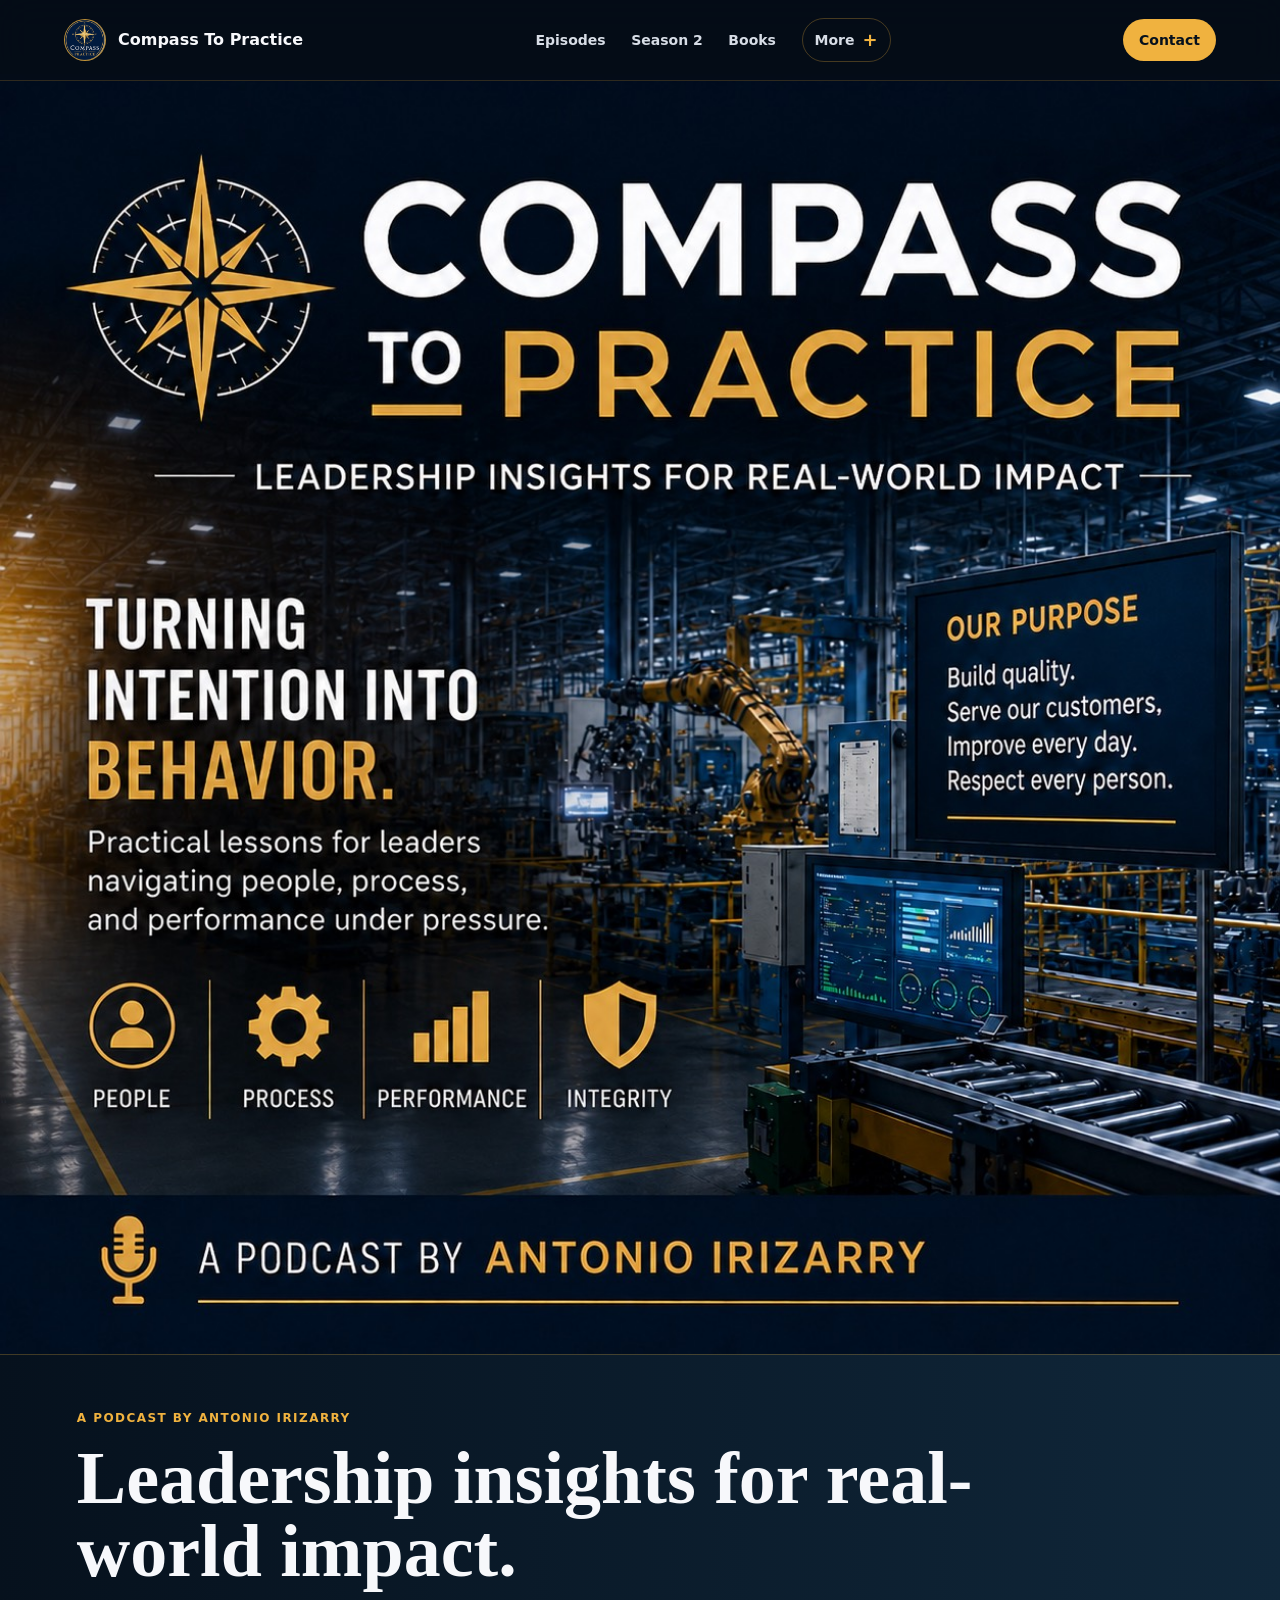
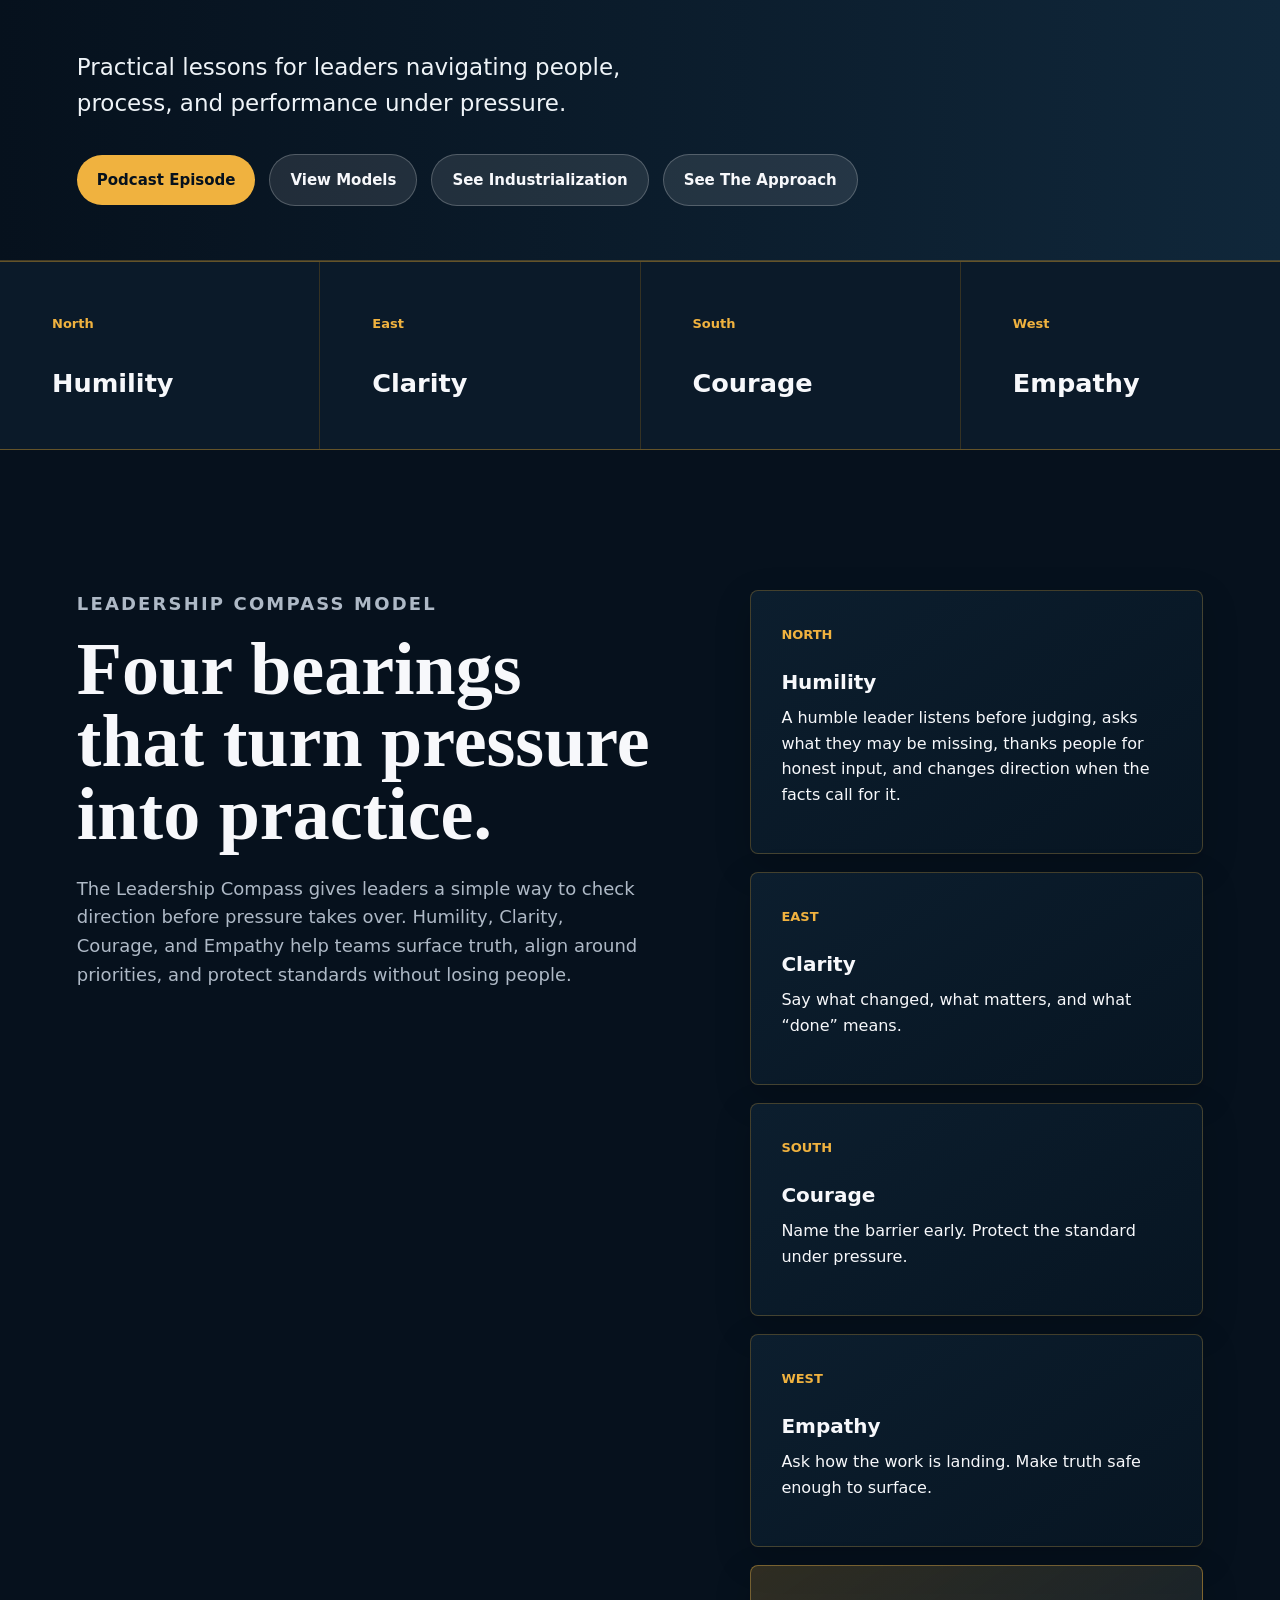
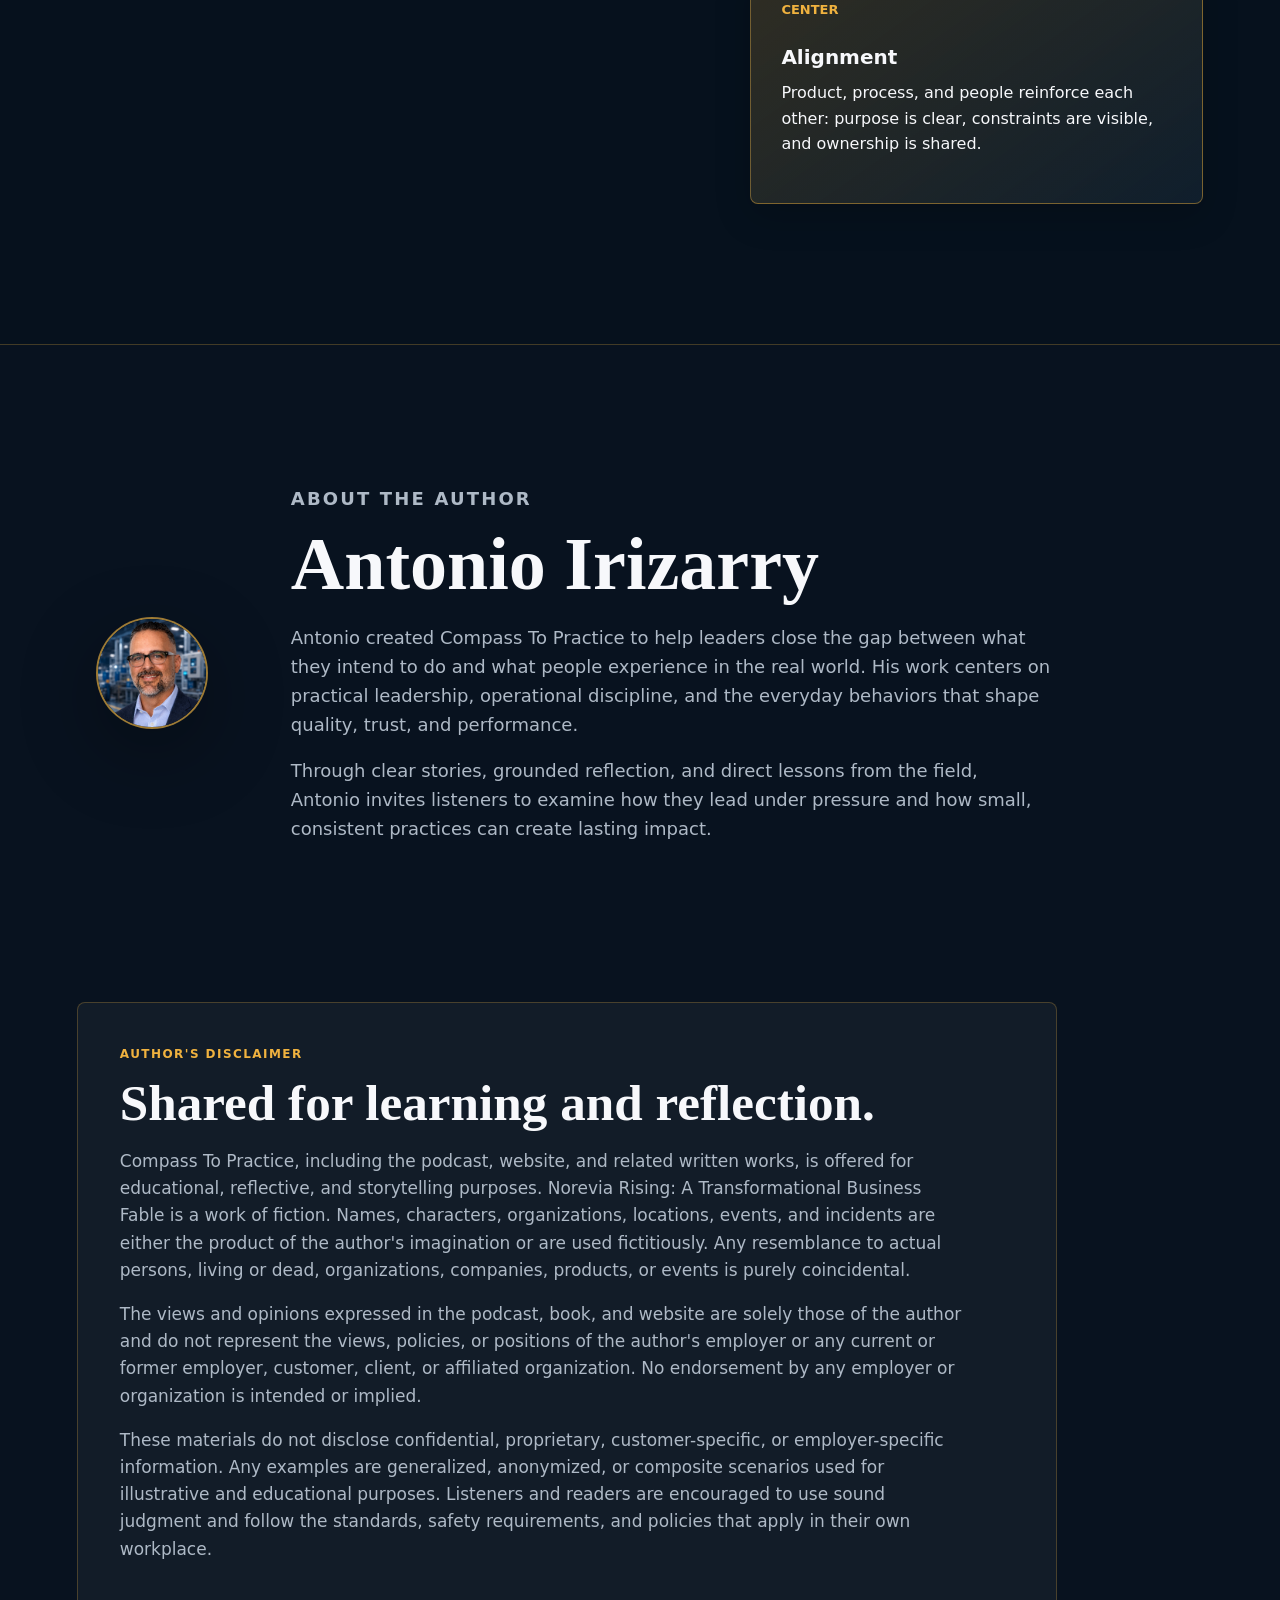
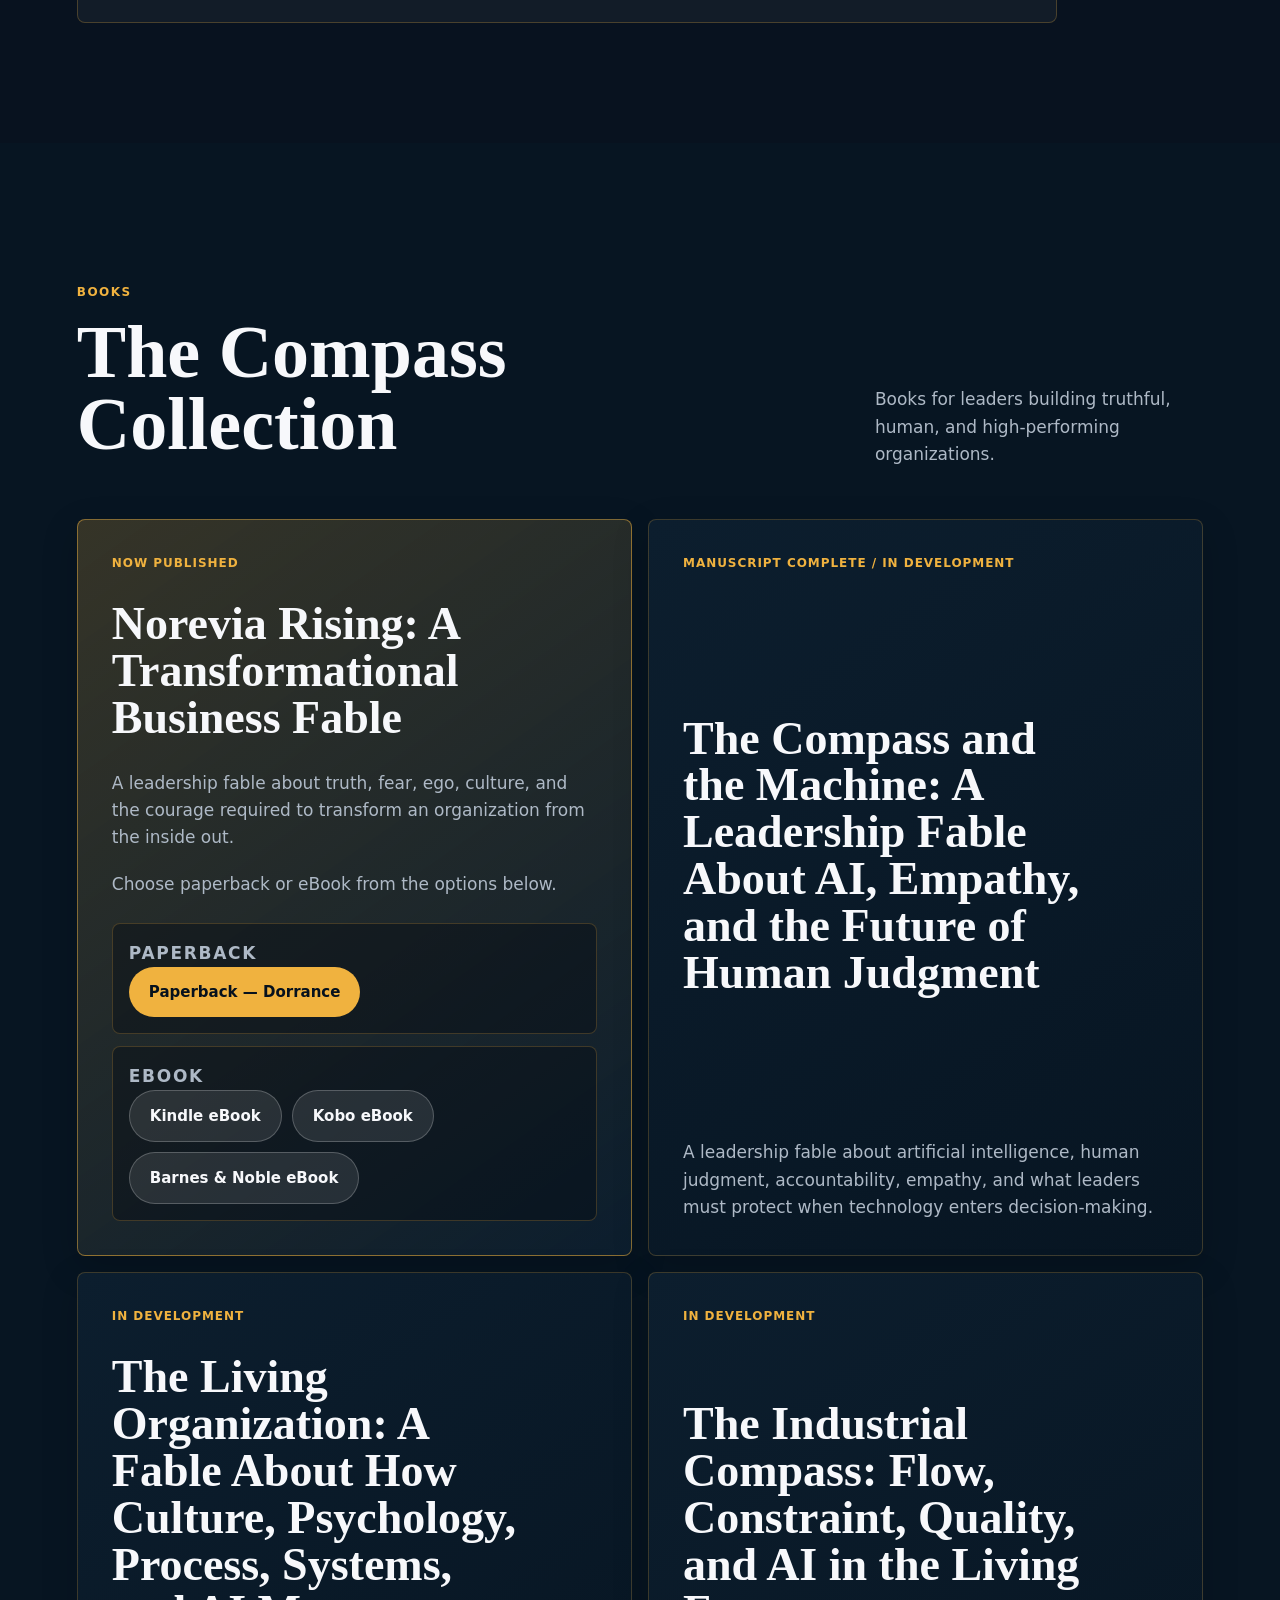
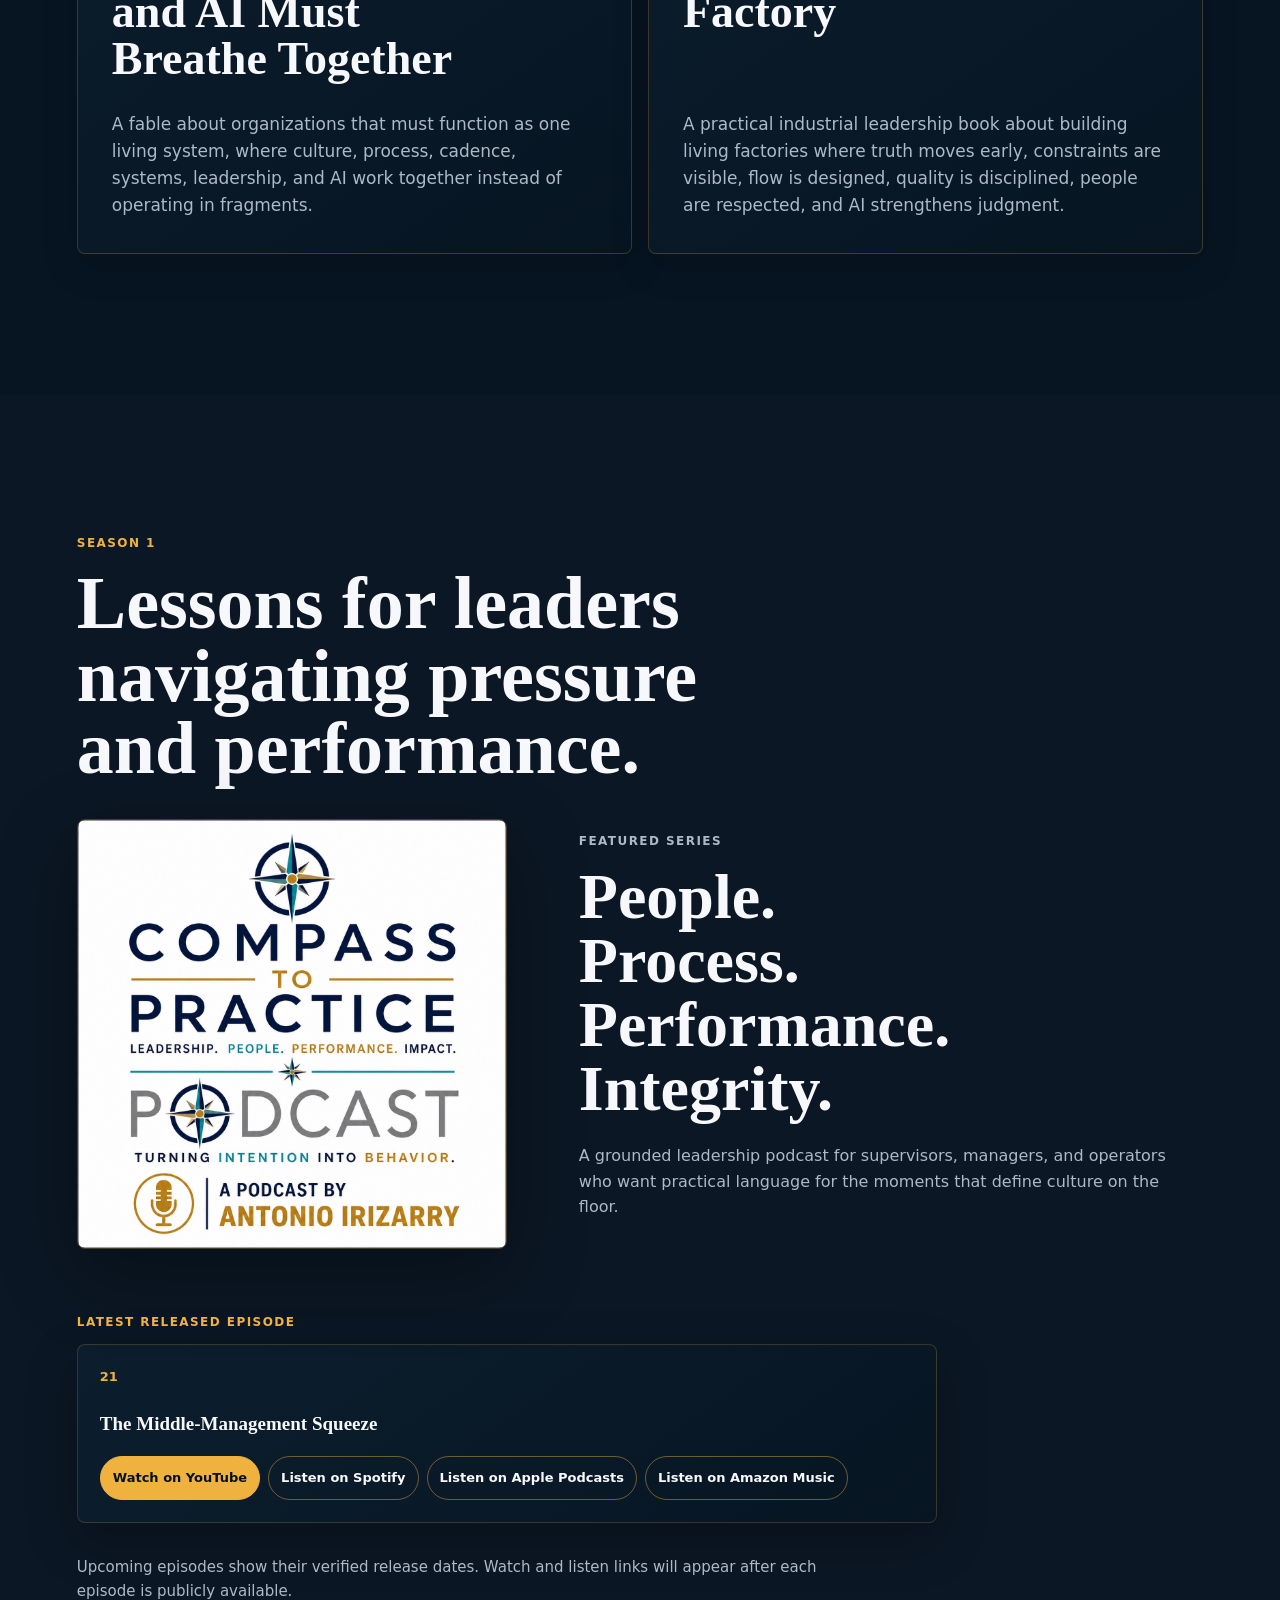
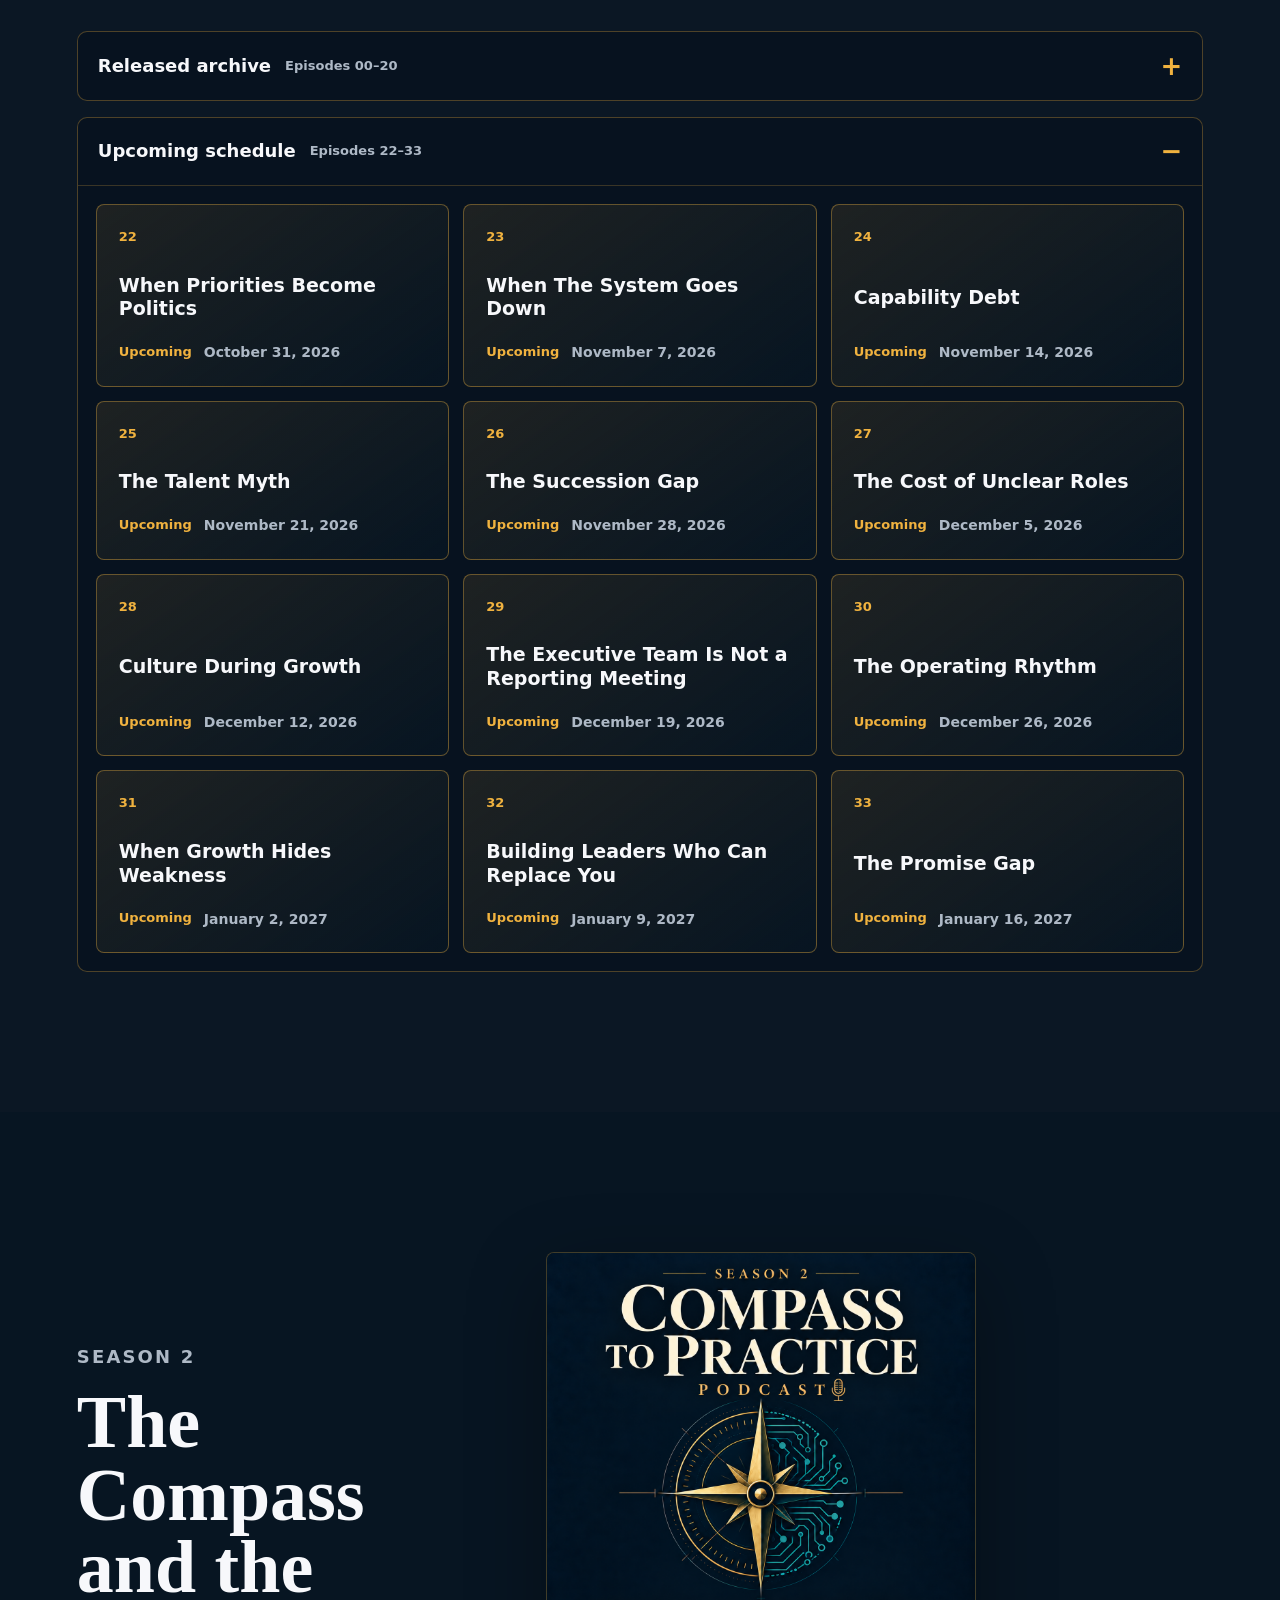
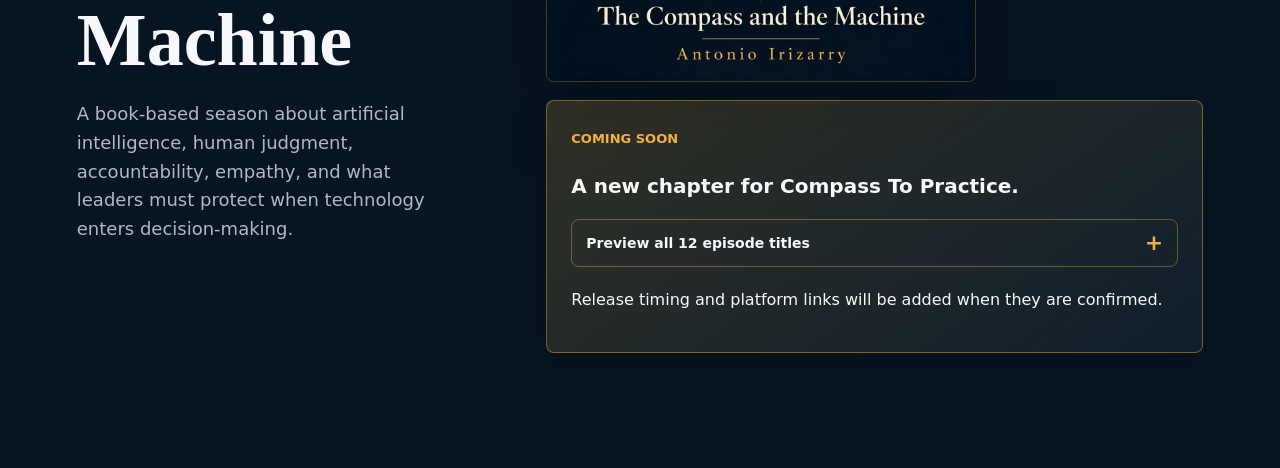
==== commit b048ca28: "Update podcast hero and season labels" ====
--- a/index.html
+++ b/index.html
@@ -98,10 +98,9 @@
             performance under pressure.
           </p>
           <div class="hero-actions">
-            <a class="button primary" href="#episodes">Explore Episodes</a>
+            <a class="button primary" href="#episodes">Podcast Episode</a>
             <a class="button secondary" href="models.html">View Models</a>
             <a class="button secondary" href="industrialization.html">See Industrialization</a>
-            <a class="button secondary" href="#season-2">Season 2 — Coming Soon</a>
             <a class="button secondary" href="#approach">See The Approach</a>
           </div>
         </div>
@@ -344,7 +343,7 @@
 
       <section class="section programs" id="episodes">
         <div class="section-heading">
-          <p class="eyebrow">Season 1 archive</p>
+          <p class="eyebrow">Season 1</p>
           <h2>Lessons for leaders navigating pressure and performance.</h2>
         </div>
         <div class="feature">
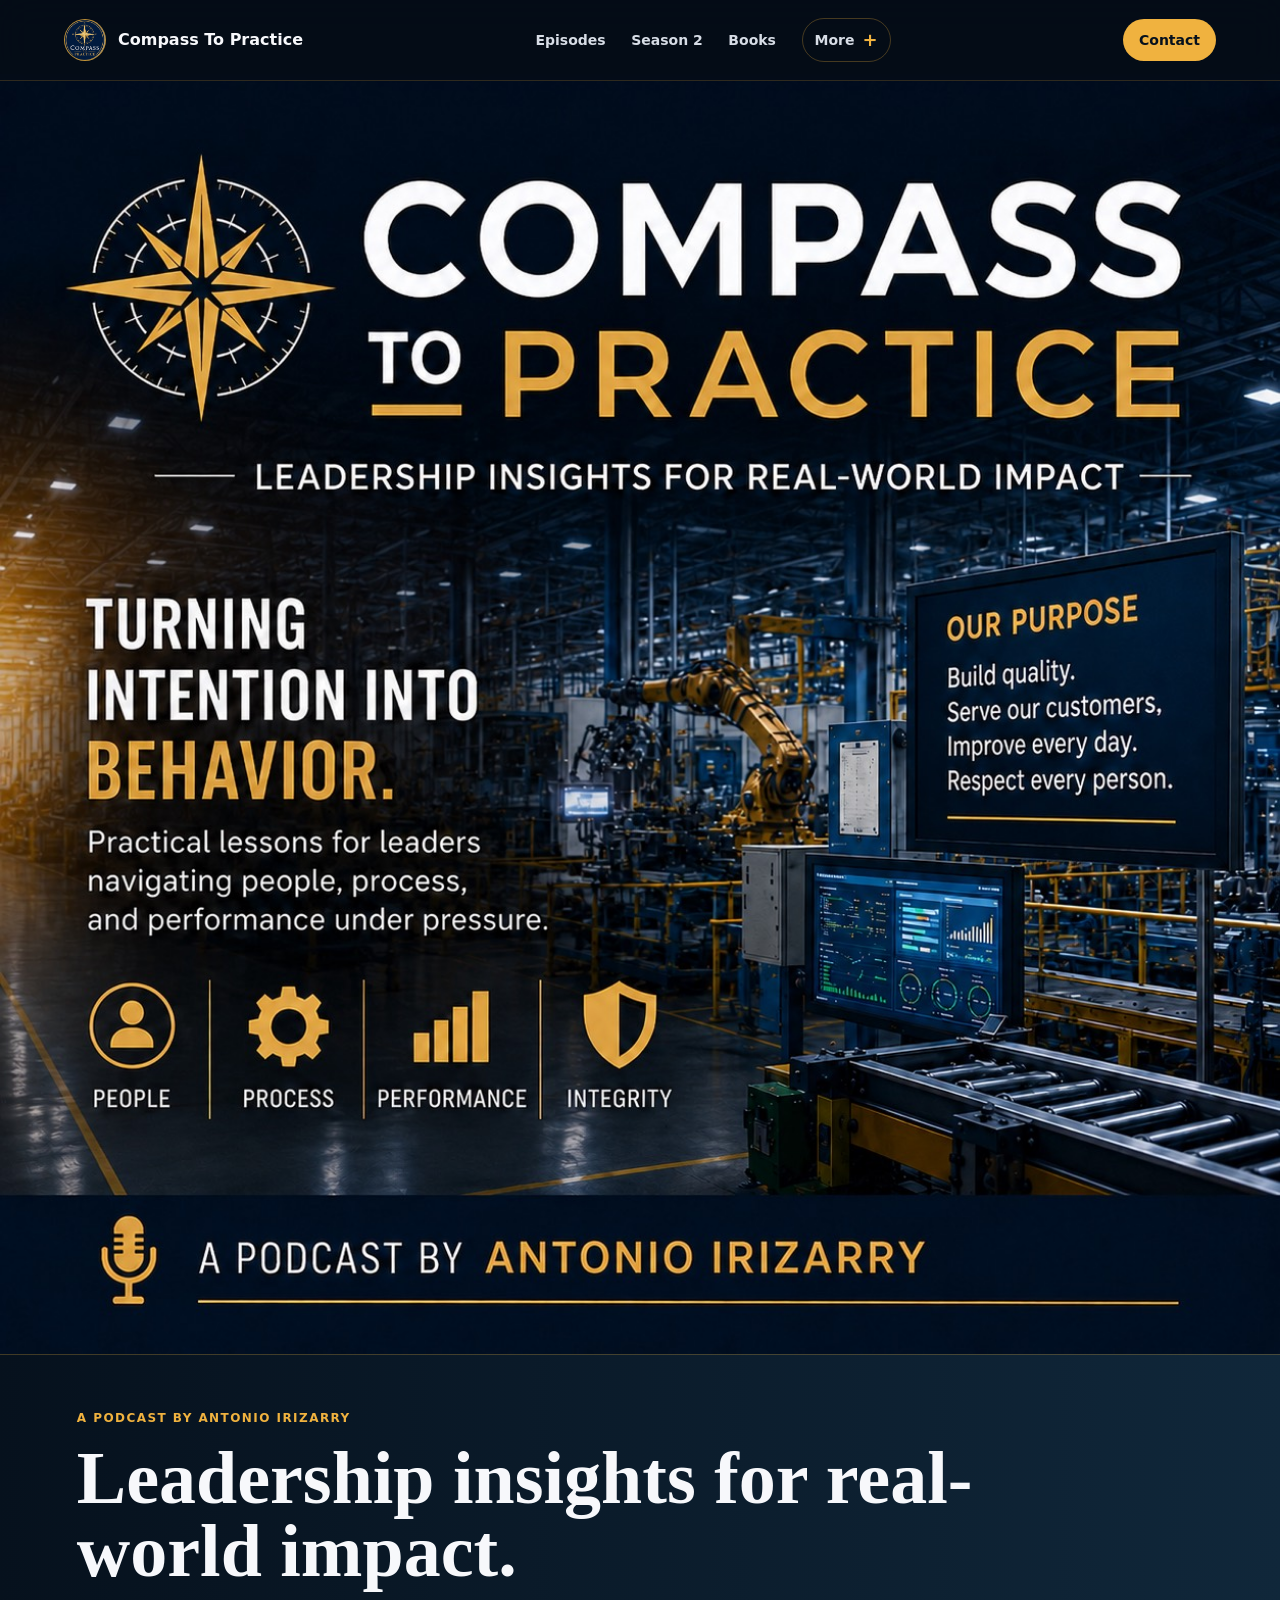
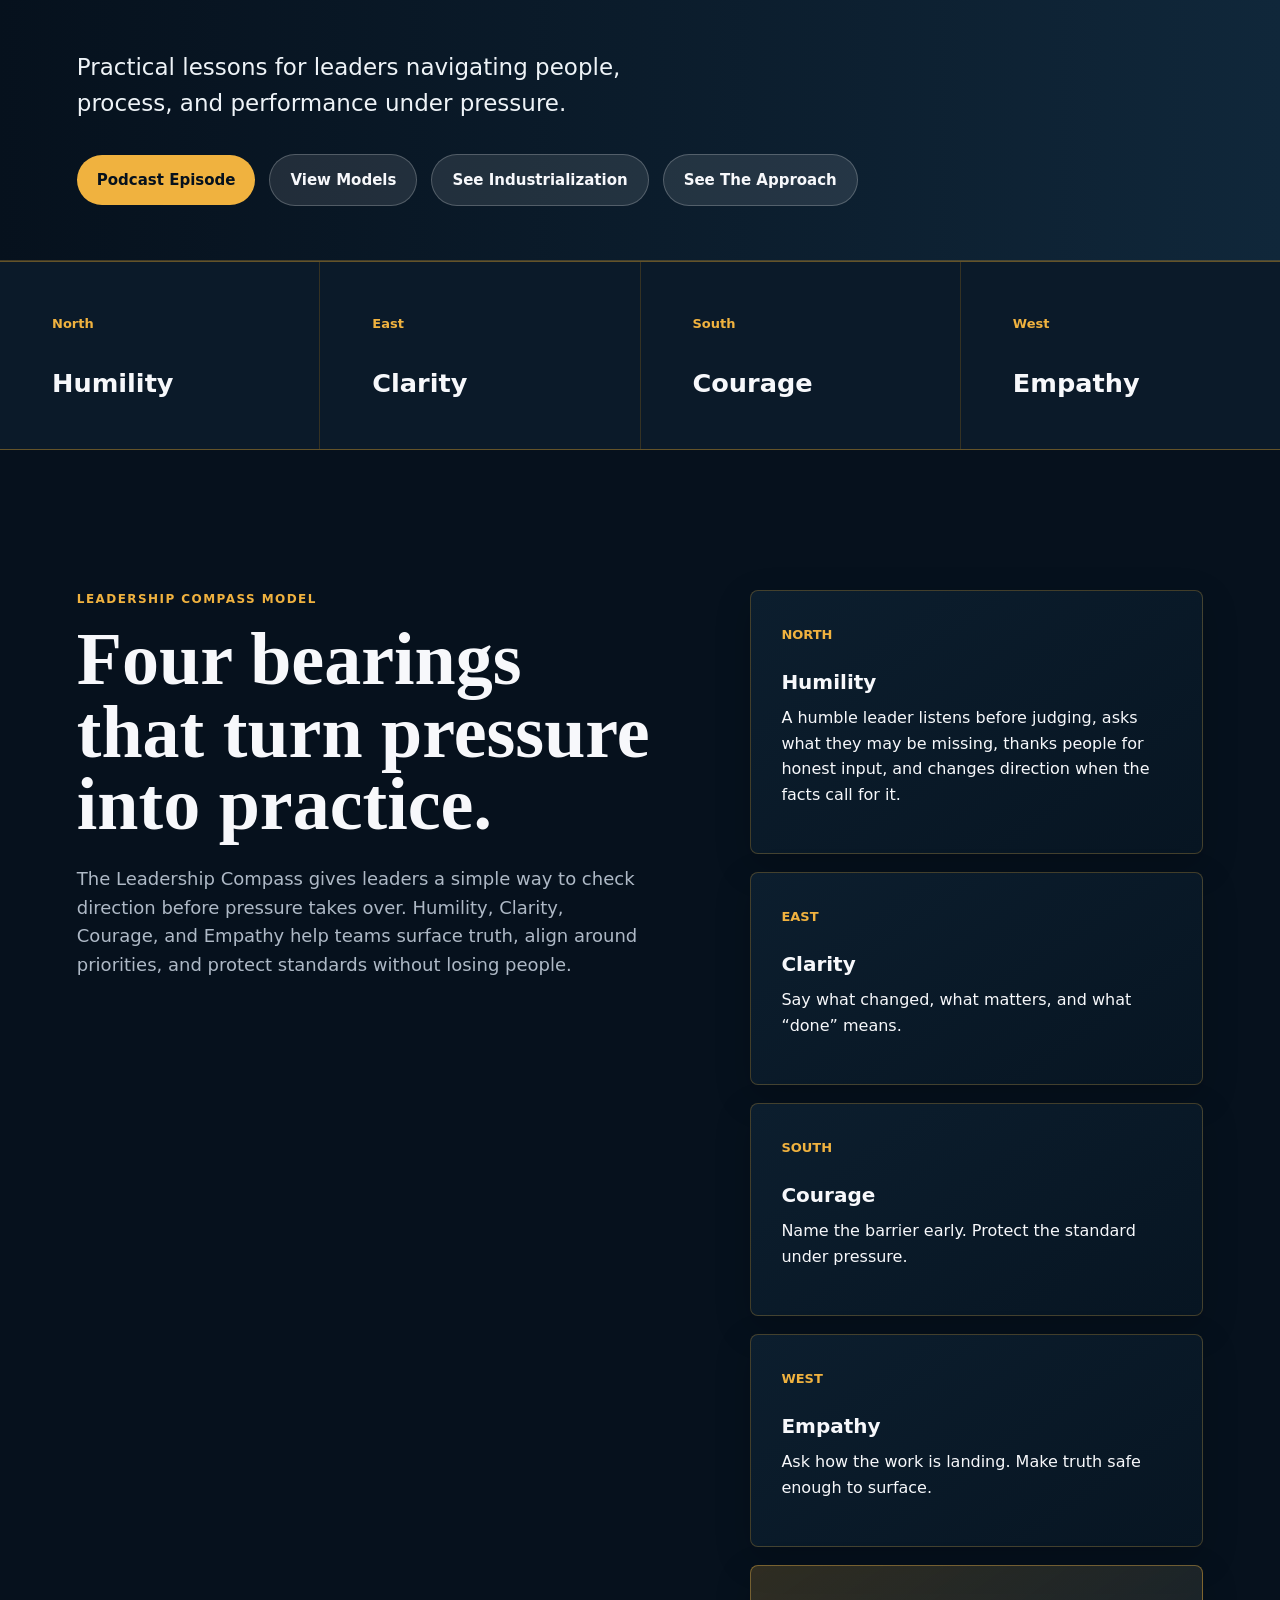
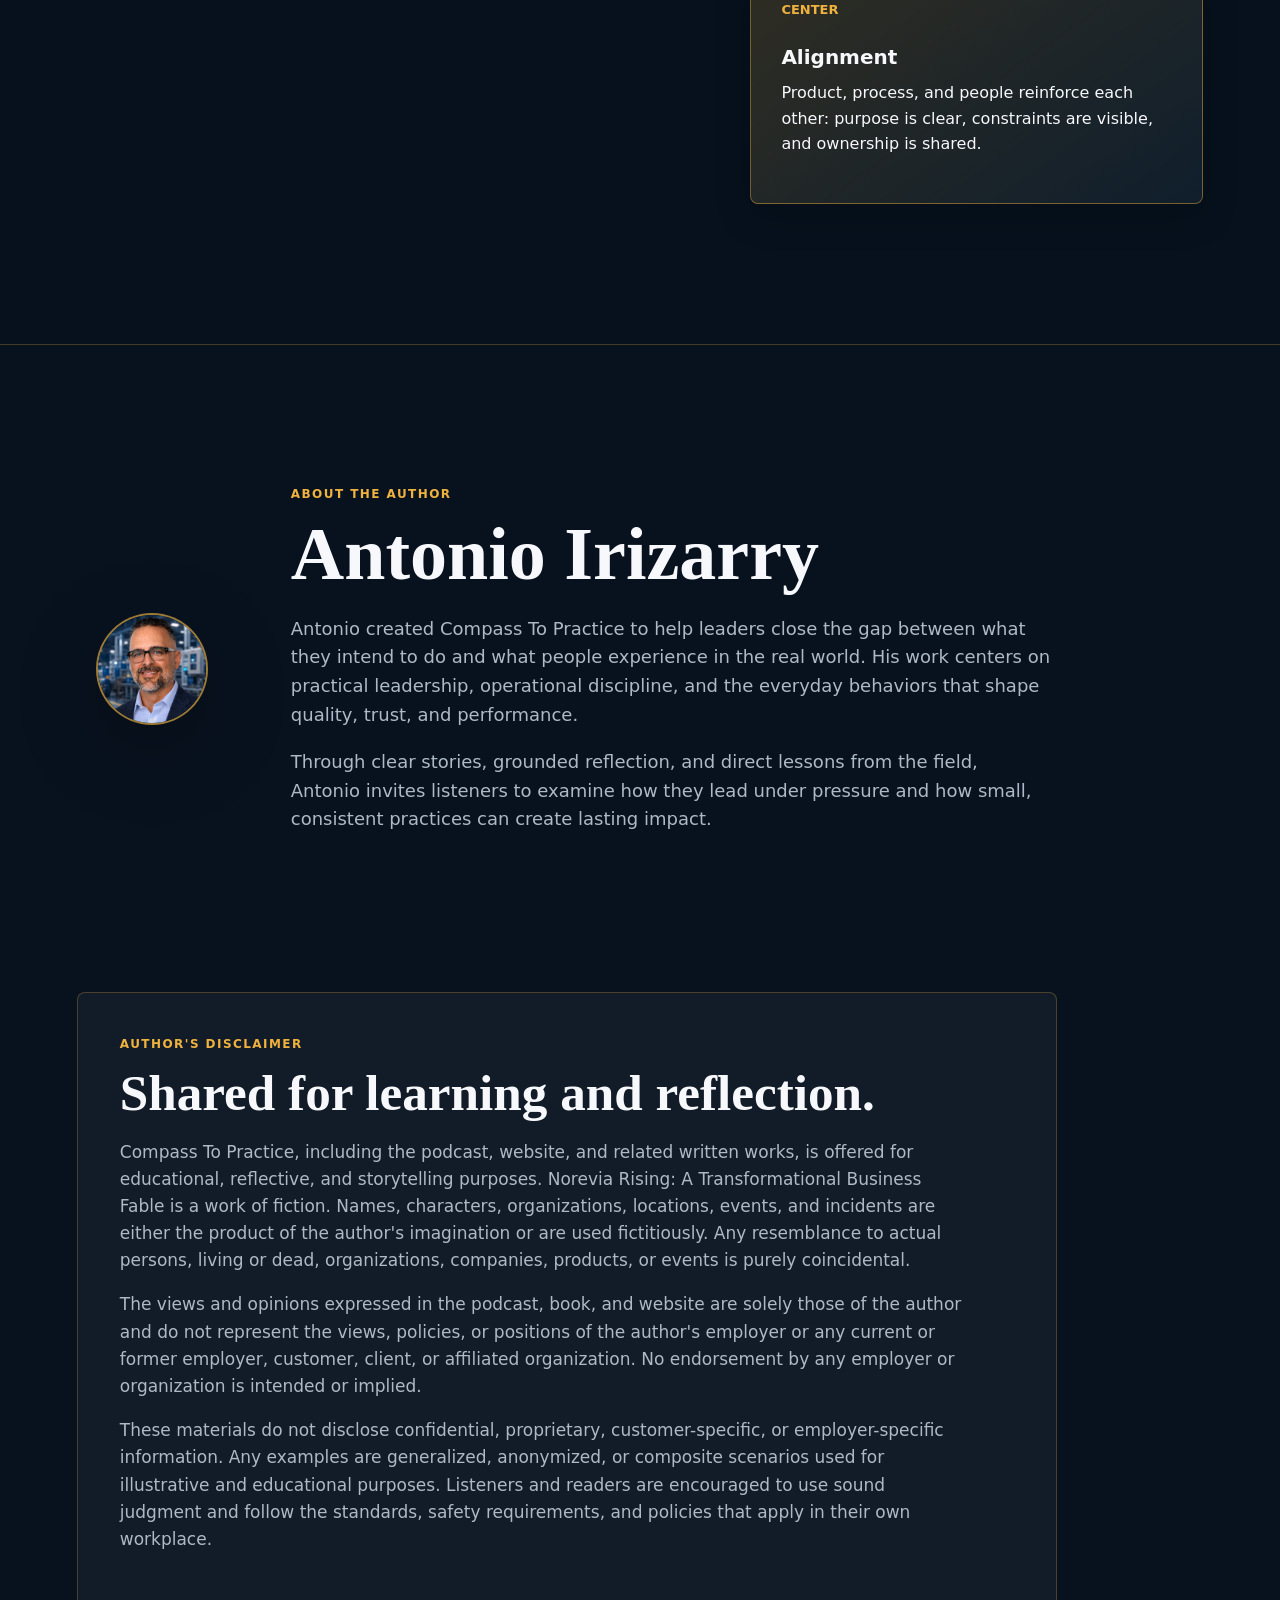
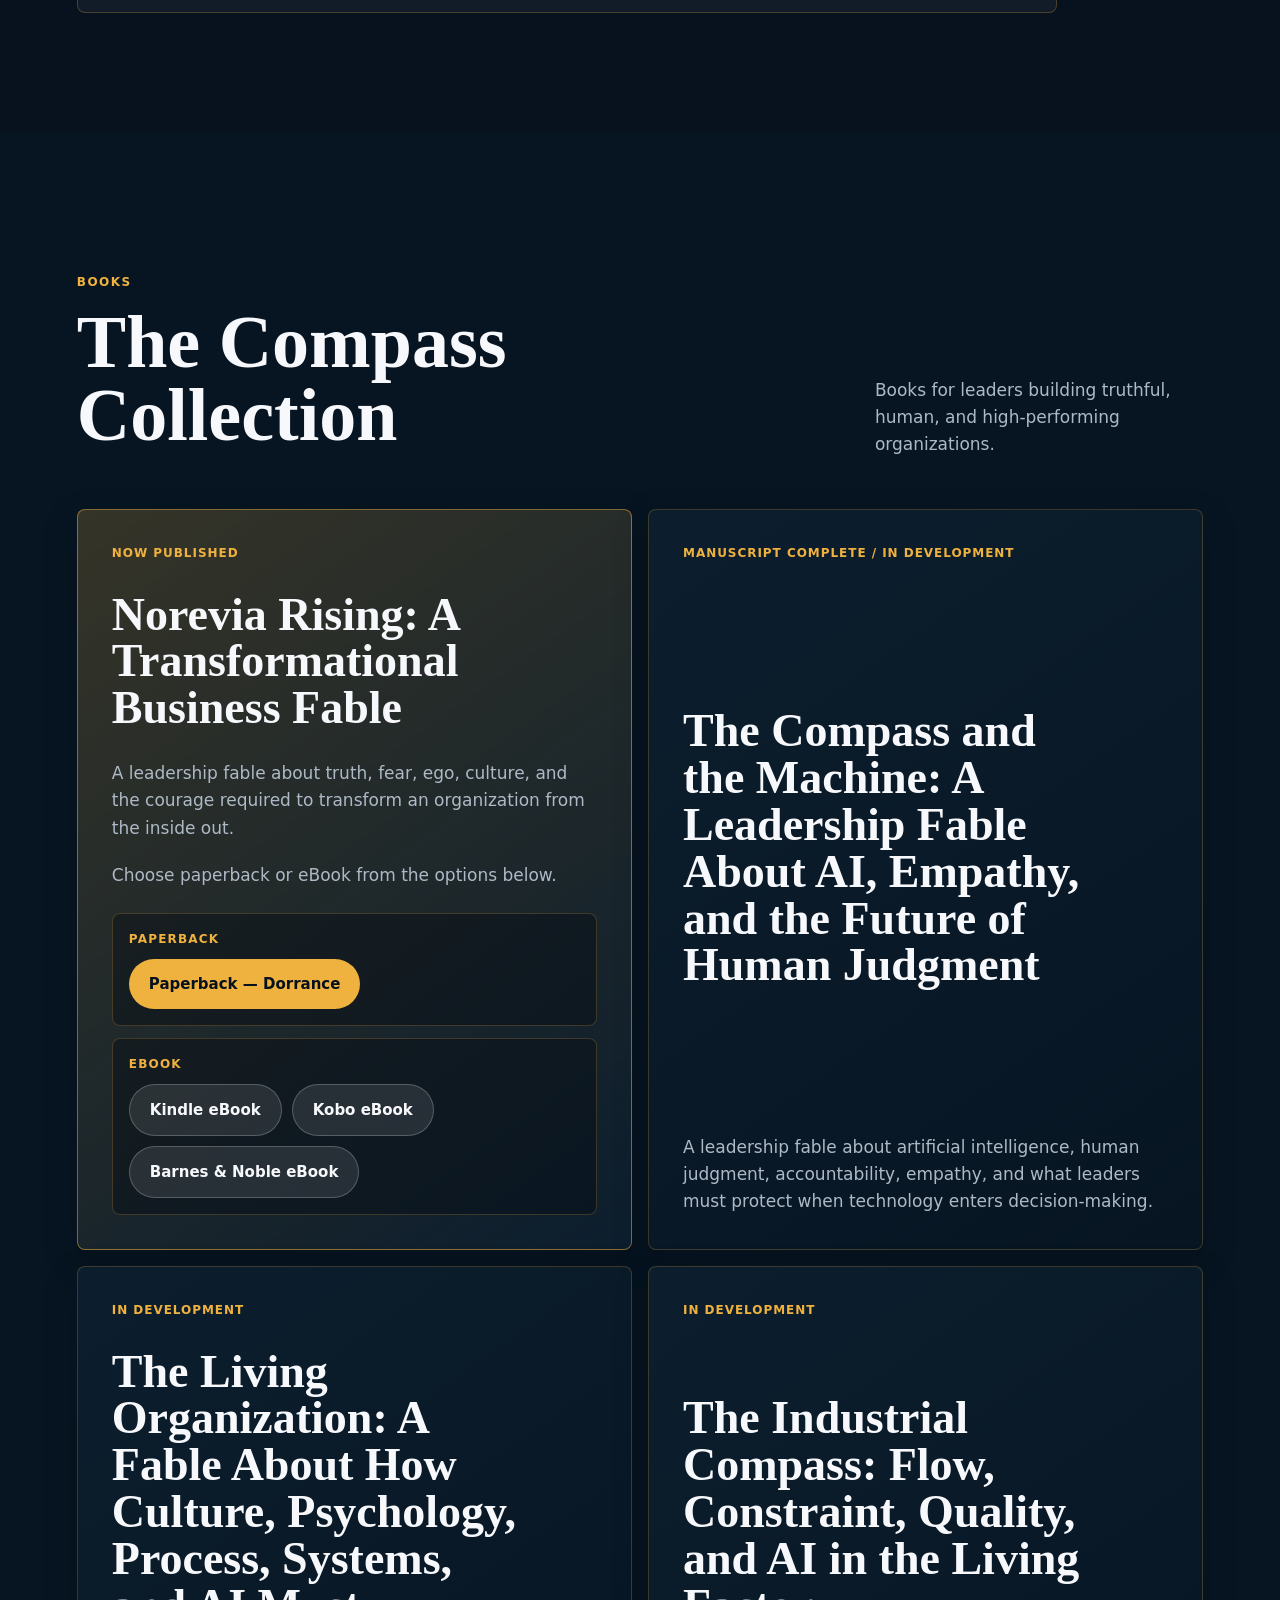
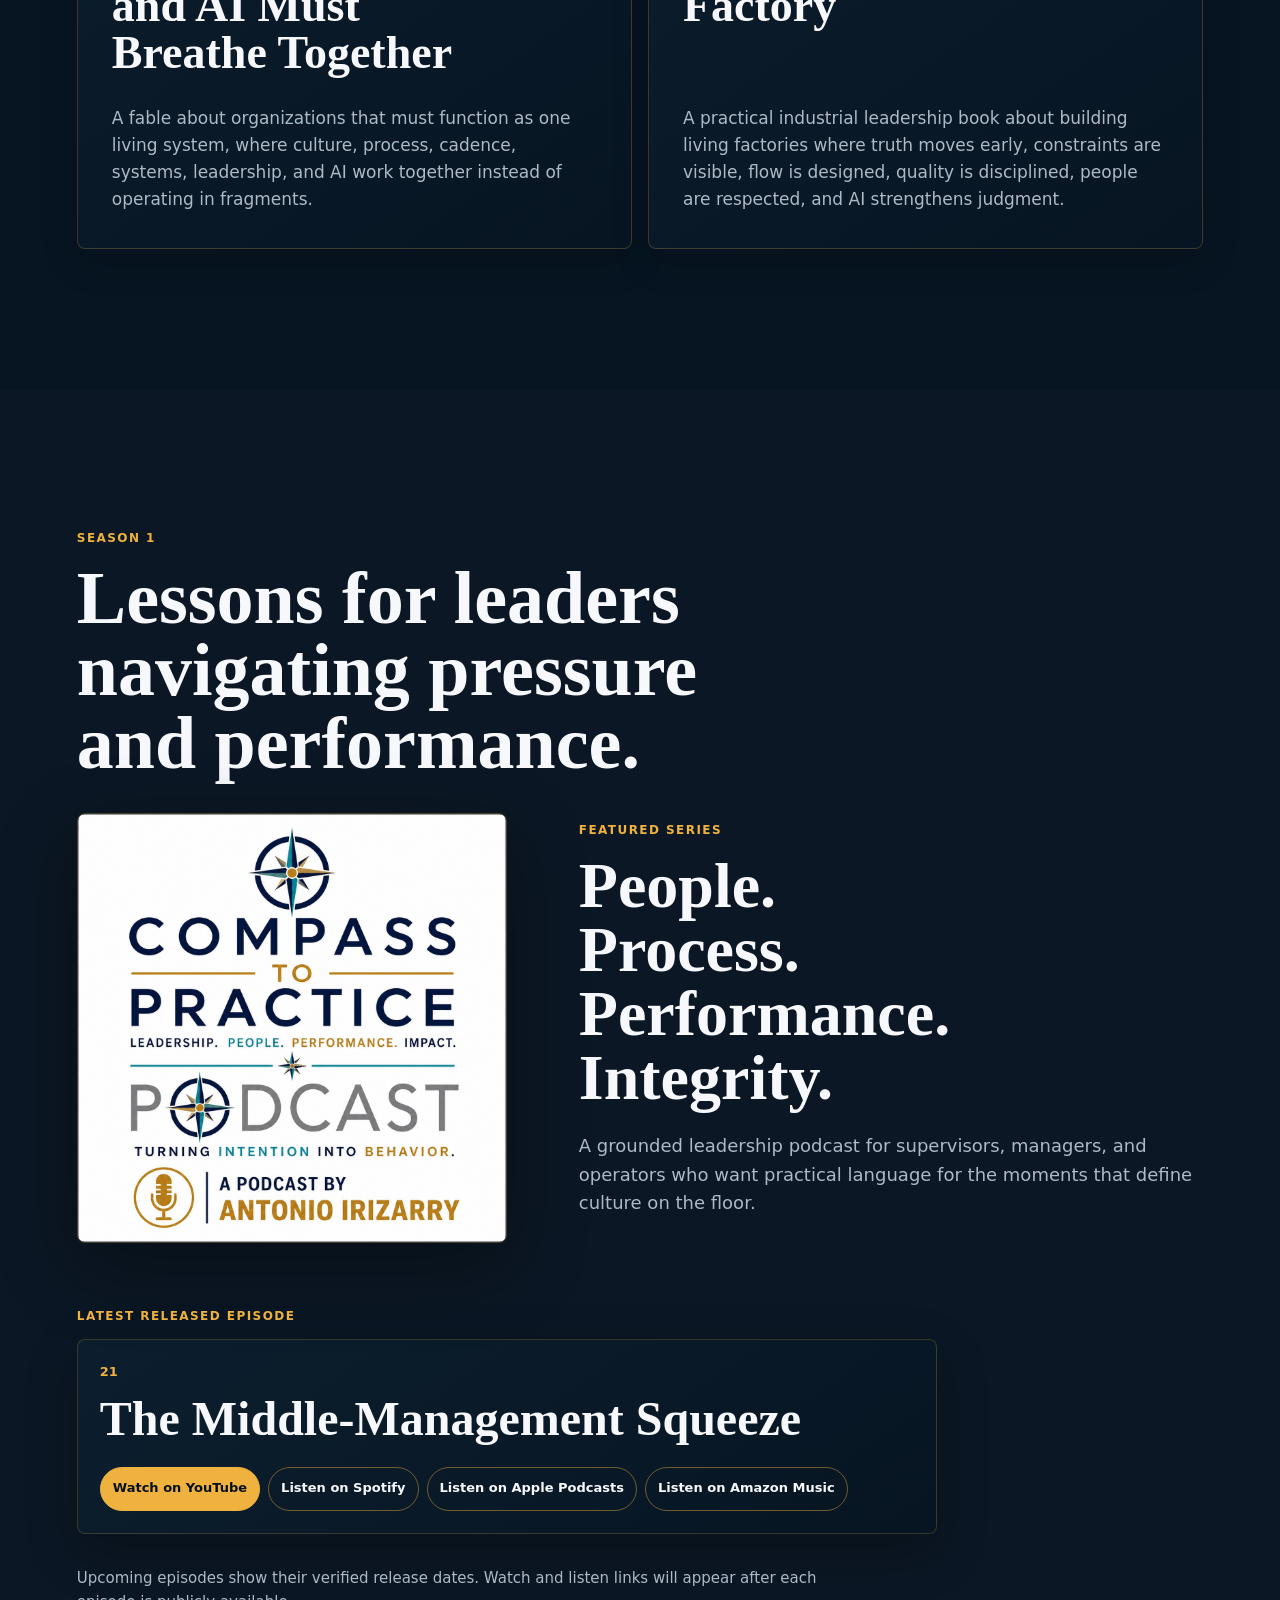
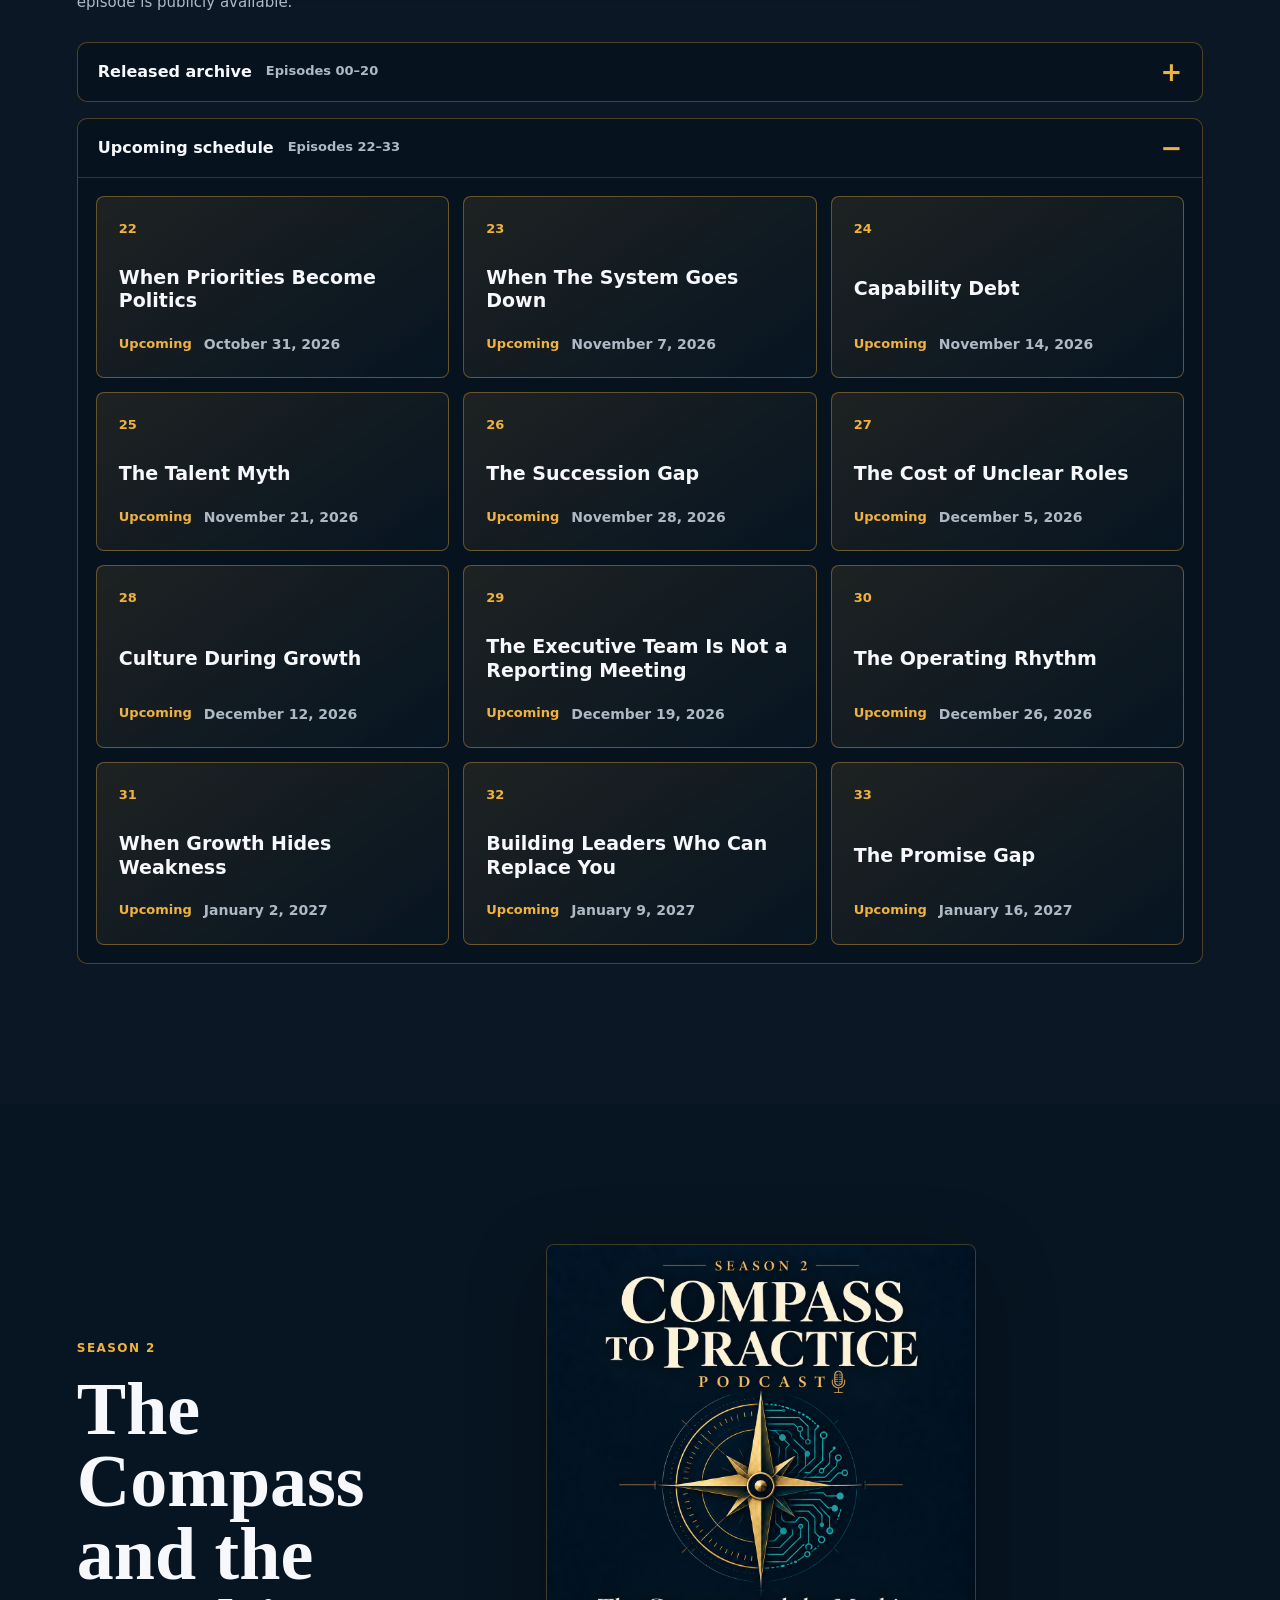
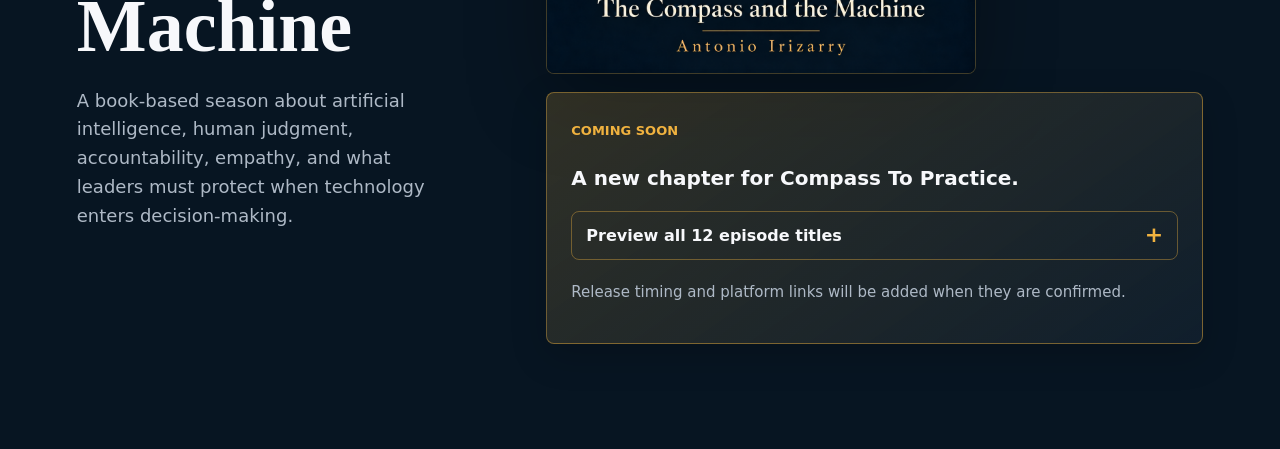
==== commit e39b4a52: "Unify website typography styles" ====
--- a/index.html
+++ b/index.html
@@ -37,7 +37,7 @@
       name="twitter:image"
       content="https://www.compasstopractice.com/assets/compass-revised-art.jpg"
     />
-    <link rel="stylesheet" href="styles.css?v=20261031-2" />
+    <link rel="stylesheet" href="styles.css?v=20261031-3" />
   </head>
   <body>
     <header class="site-header" aria-label="Primary navigation">
--- a/styles.css
+++ b/styles.css
@@ -9,6 +9,8 @@
   --gold-dark: #c98722;
   --line: rgba(240, 178, 63, 0.25);
   --shadow: 0 24px 80px rgba(0, 0, 0, 0.32);
+  --font-sans: ui-sans-serif, system-ui, -apple-system, BlinkMacSystemFont, "Segoe UI", sans-serif;
+  --font-serif: Georgia, "Times New Roman", serif;
 }
 
 * {
@@ -24,7 +26,7 @@
   margin: 0;
   color: var(--ink);
   background: var(--paper);
-  font-family: Inter, ui-sans-serif, system-ui, -apple-system, BlinkMacSystemFont, "Segoe UI", sans-serif;
+  font-family: var(--font-sans);
   line-height: 1.6;
 }
 
@@ -197,7 +199,7 @@
 
 h1,
 h2 {
-  font-family: Georgia, "Times New Roman", serif;
+  font-family: var(--font-serif);
   line-height: 0.98;
 }
 
@@ -306,7 +308,7 @@
 
 .intro h2 {
   margin-bottom: 0;
-  font-family: Inter, ui-sans-serif, system-ui, sans-serif;
+  font-family: var(--font-sans);
   font-size: clamp(22px, 2vw, 30px);
   line-height: 1.1;
 }
@@ -319,10 +321,10 @@
 }
 
 .intro p,
-.section-copy p,
-.author-copy p,
-.feature-copy p,
-.contact-band p,
+.section-copy p:not(.eyebrow),
+.author-copy p:not(.eyebrow),
+.feature-copy p:not(.eyebrow),
+.contact-band p:not(.eyebrow),
 .site-footer {
   color: var(--muted);
 }
@@ -349,8 +351,8 @@
   margin-bottom: 24px;
 }
 
-.section-copy p,
-.contact-band p {
+.section-copy p:not(.eyebrow),
+.contact-band p:not(.eyebrow) {
   max-width: 650px;
   font-size: 18px;
 }
@@ -446,7 +448,7 @@
   list-style: none;
   border: 1px solid rgba(240, 178, 63, 0.38);
   border-radius: 8px;
-  font-size: 14px;
+  font-size: 16px;
   font-weight: 800;
 }
 
@@ -474,18 +476,19 @@
 .season-episode-list li span {
   margin: 0;
   color: var(--gold);
-  font-family: Inter, ui-sans-serif, system-ui, sans-serif;
-  font-size: 12px;
-  font-weight: 700;
-  letter-spacing: 0.12em;
+  font-family: var(--font-sans);
+  font-size: 13px;
+  font-weight: 900;
+  letter-spacing: normal;
+  text-transform: none;
 }
 
 .season-episode-list strong {
   color: var(--ink);
-  font-family: Spectral, Georgia, serif;
-  font-size: 18px;
-  font-weight: 600;
-  line-height: 1.3;
+  font-family: var(--font-sans);
+  font-size: 19px;
+  font-weight: 700;
+  line-height: 1.25;
 }
 
 .author {
@@ -520,7 +523,7 @@
   margin-bottom: 24px;
 }
 
-.author-copy p {
+.author-copy p:not(.eyebrow) {
   max-width: 760px;
   font-size: 18px;
 }
@@ -594,12 +597,12 @@
 .book-card h3 {
   max-width: 18ch;
   margin-bottom: 28px;
-  font-family: Georgia, "Times New Roman", serif;
+  font-family: var(--font-serif);
   font-size: clamp(28px, 4vw, 46px);
   line-height: 1.02;
 }
 
-.book-card p:not(.book-status) {
+.book-card > p:not(.book-status) {
   margin-bottom: 0;
   color: var(--muted);
   font-size: 17px;
@@ -690,9 +693,15 @@
 .feature-copy h3 {
   max-width: 12ch;
   margin-bottom: 22px;
-  font-family: Georgia, "Times New Roman", serif;
+  font-family: var(--font-serif);
   font-size: clamp(36px, 5vw, 68px);
   line-height: 1;
+}
+
+#episodes .feature-copy p:not(.eyebrow) {
+  color: var(--muted);
+  font-size: 18px;
+  line-height: 1.6;
 }
 
 .episode-list {
@@ -719,9 +728,9 @@
   box-shadow: 0 18px 52px rgba(0, 0, 0, 0.24);
 }
 
-.latest-episode h3 {
+.episode-card.latest-episode h3 {
   margin: 12px 0 0;
-  font-family: Georgia, "Times New Roman", serif;
+  font-family: var(--font-serif);
   font-size: clamp(30px, 4vw, 48px);
   line-height: 1.05;
 }
@@ -741,15 +750,15 @@
 
 .episode-disclosure summary {
   display: flex;
-  min-height: 68px;
+  min-height: 48px;
   align-items: center;
   gap: 14px;
   padding: 16px 20px;
   color: var(--ink);
   cursor: pointer;
   list-style: none;
-  font-size: 18px;
-  font-weight: 900;
+  font-size: 16px;
+  font-weight: 800;
 }
 
 .episode-disclosure summary small {
@@ -781,8 +790,14 @@
 .episode-schedule-note {
   max-width: 760px;
   margin: 32px 0 0;
+}
+
+.episode-schedule-note,
+.season-preview-panel .alignment-card > p {
   color: var(--muted);
   font-size: 15px;
+  font-weight: 400;
+  line-height: 1.6;
 }
 
 .episode-card {
@@ -797,13 +812,17 @@
 
 .episode-card span {
   color: var(--gold);
+  font-family: var(--font-sans);
   font-size: 13px;
   font-weight: 900;
 }
 
 .episode-card h3 {
   margin: 26px 0 0;
+  font-family: var(--font-sans);
   font-size: 19px;
+  font-weight: 700;
+  line-height: 1.25;
 }
 
 .episode-actions {
@@ -868,8 +887,7 @@
   flex: 1 1 420px;
 }
 
-.contact-band .eyebrow,
-.contact-band p {
+.contact-band p:not(.eyebrow) {
   color: #f0c17f;
 }
 
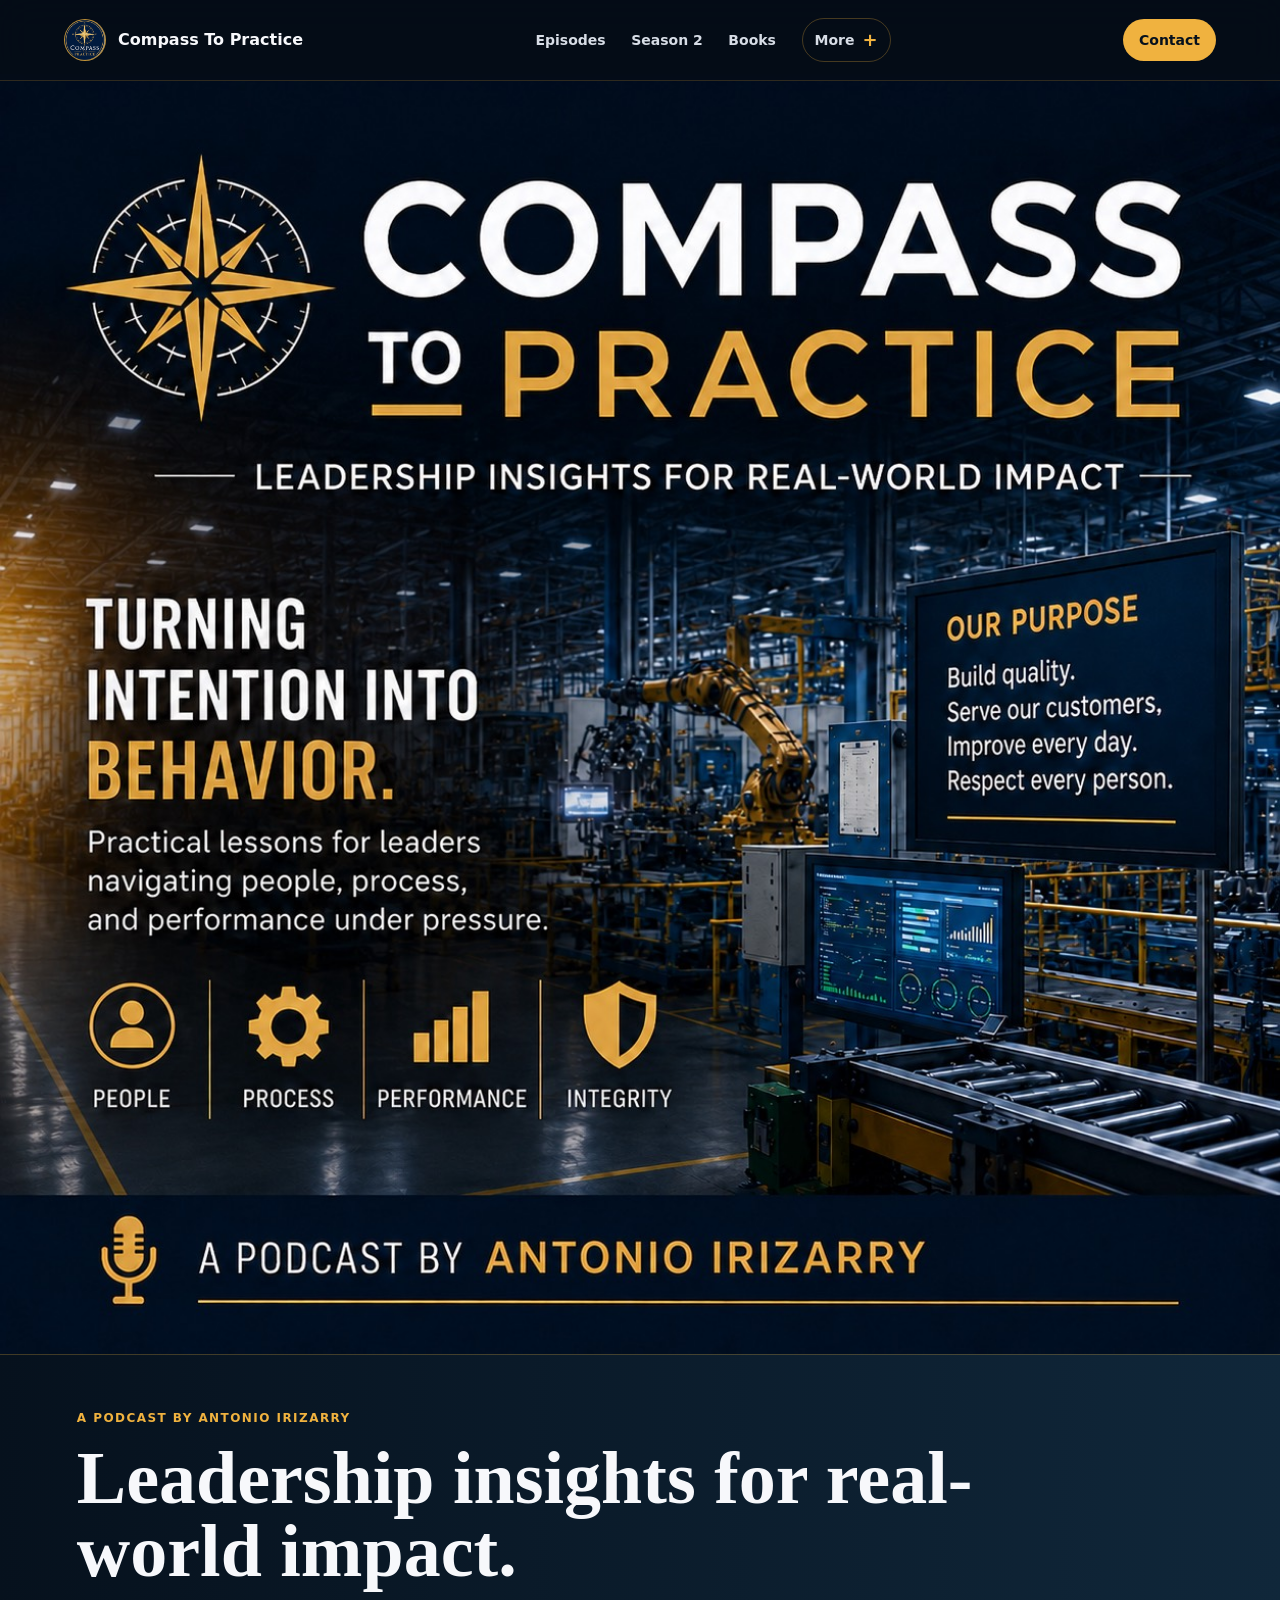
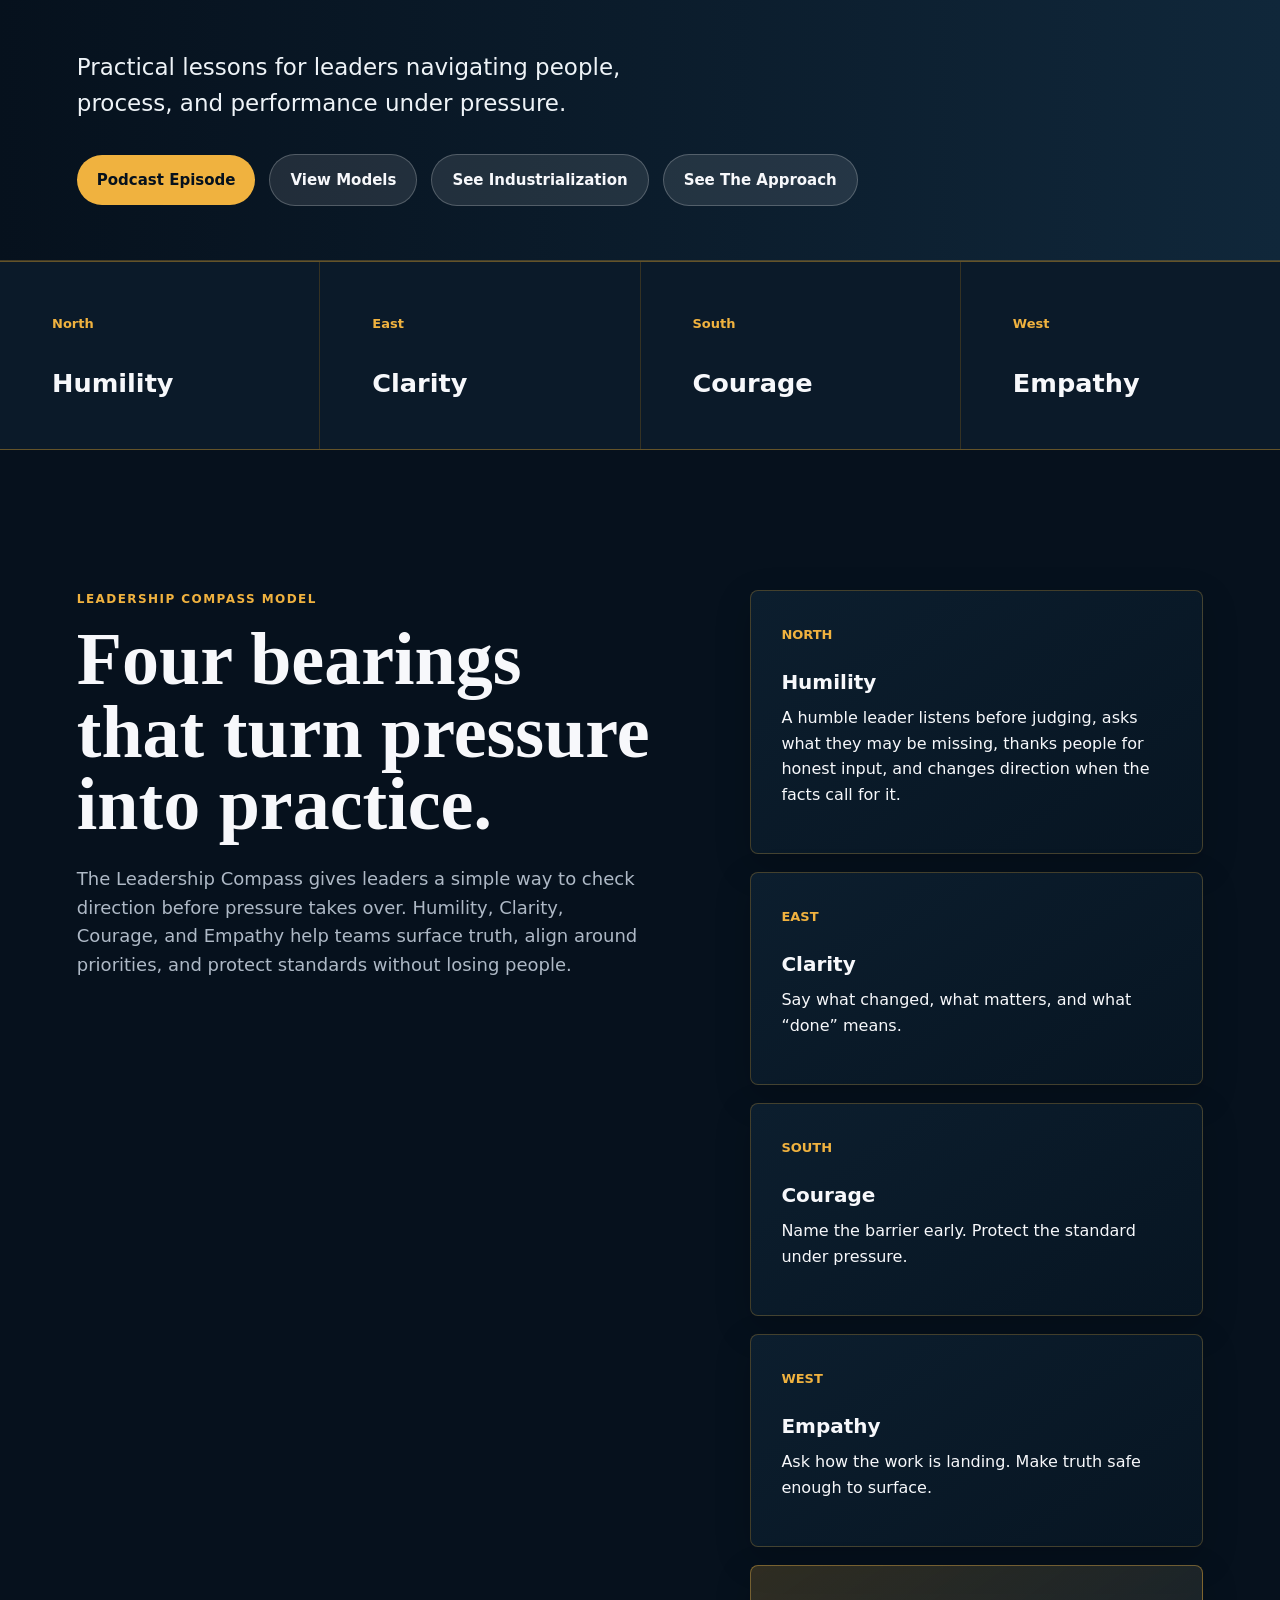
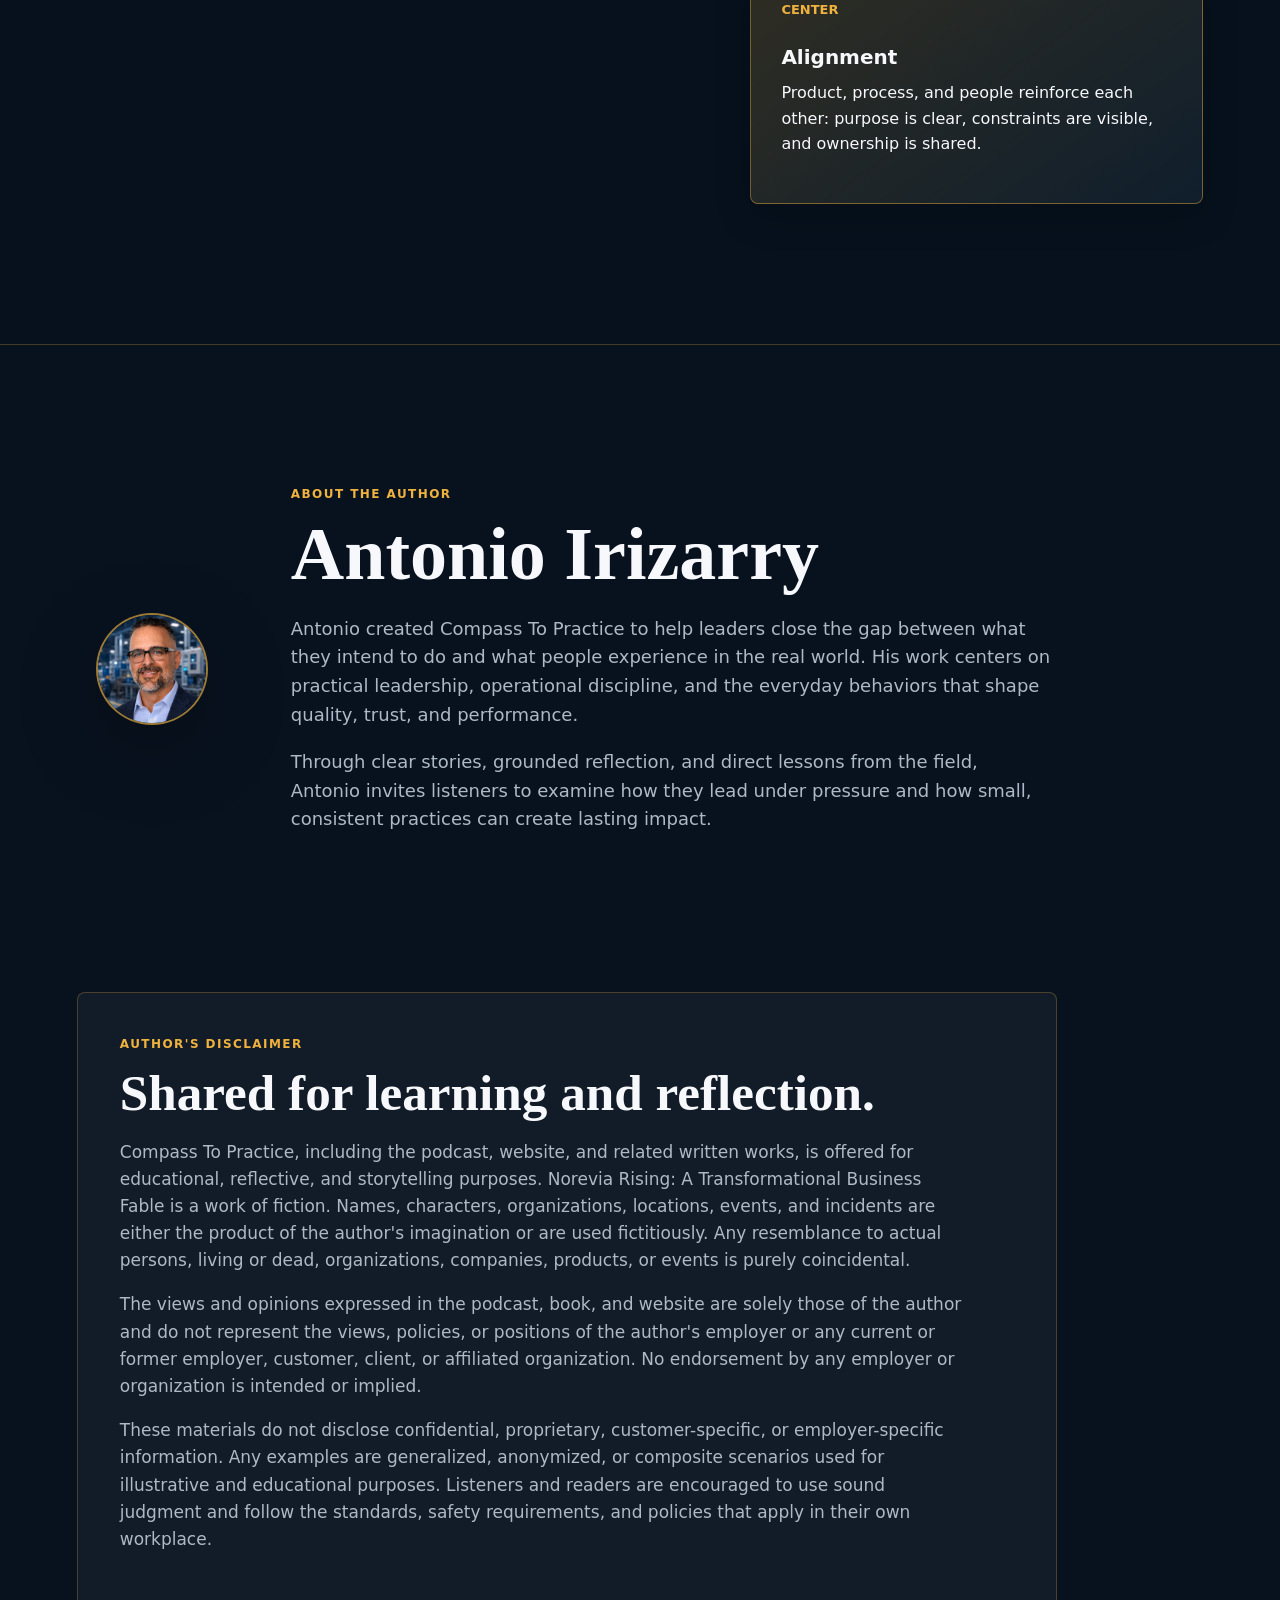
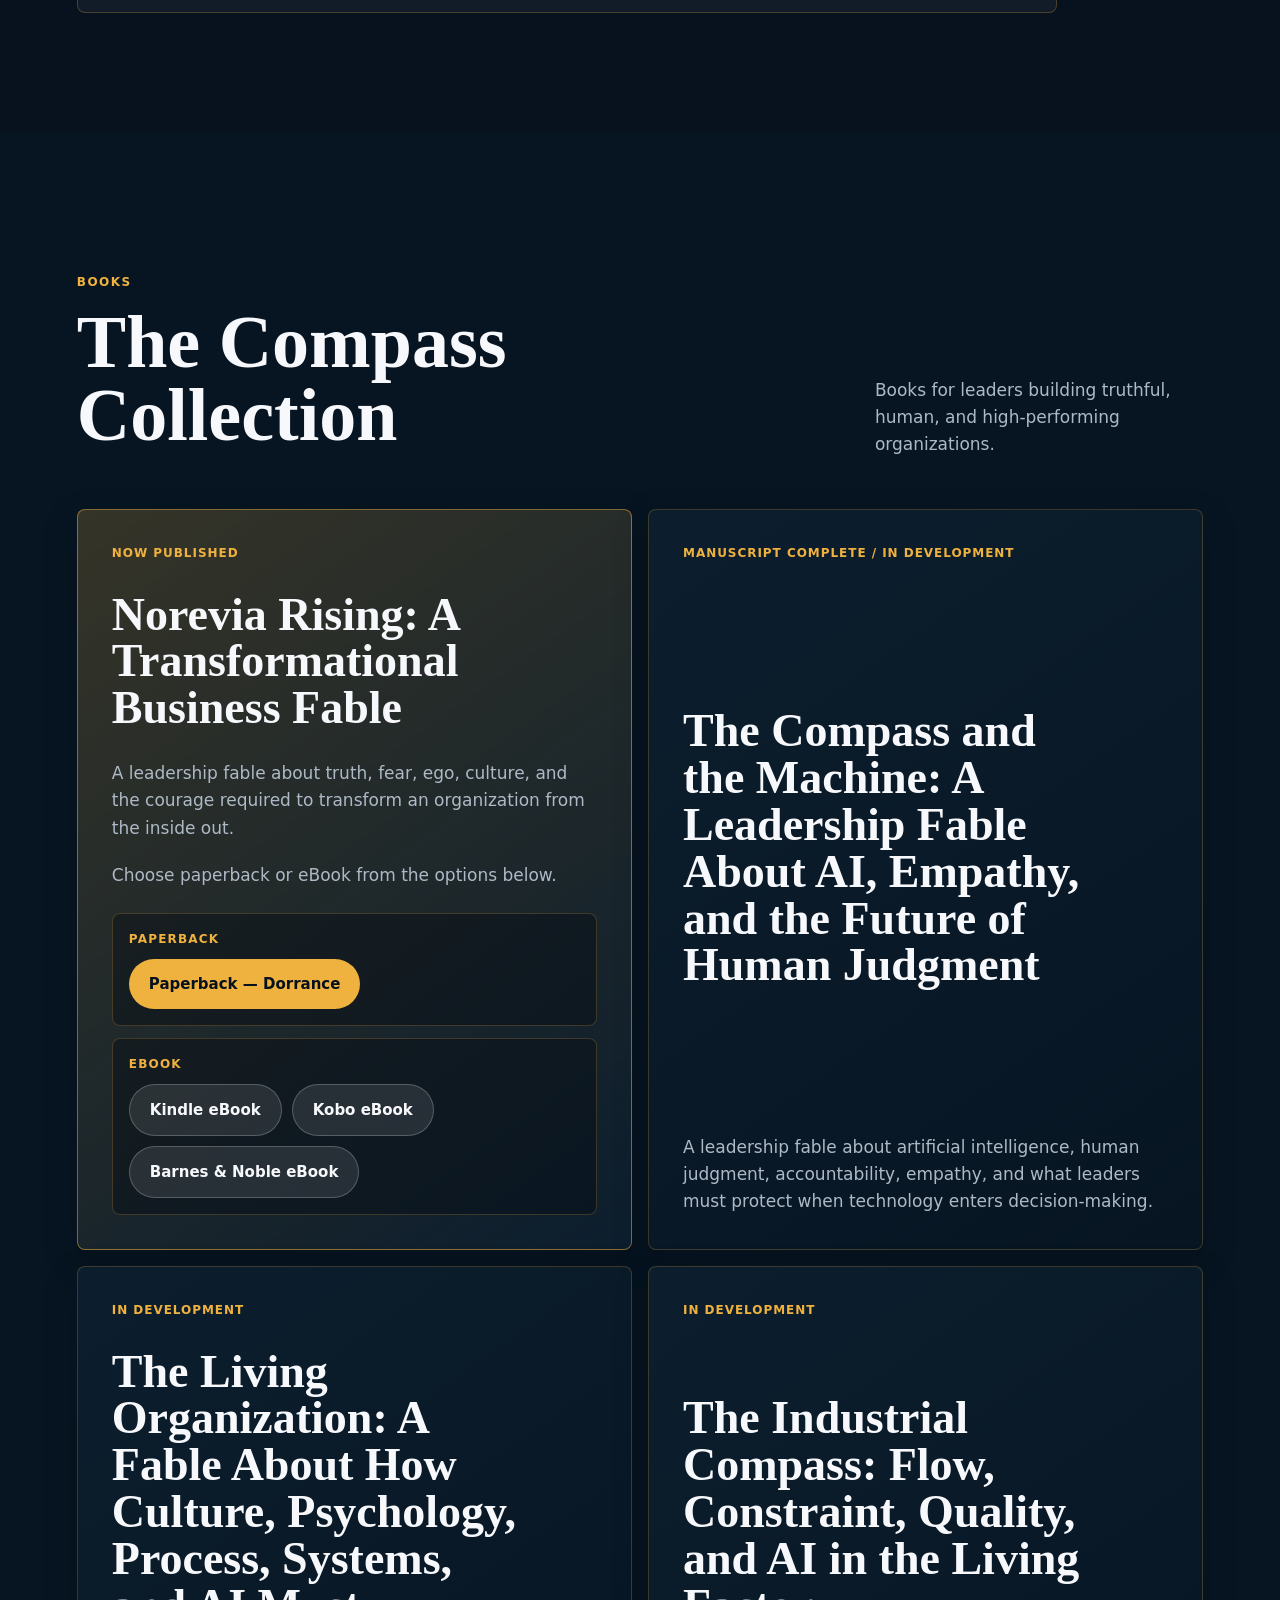
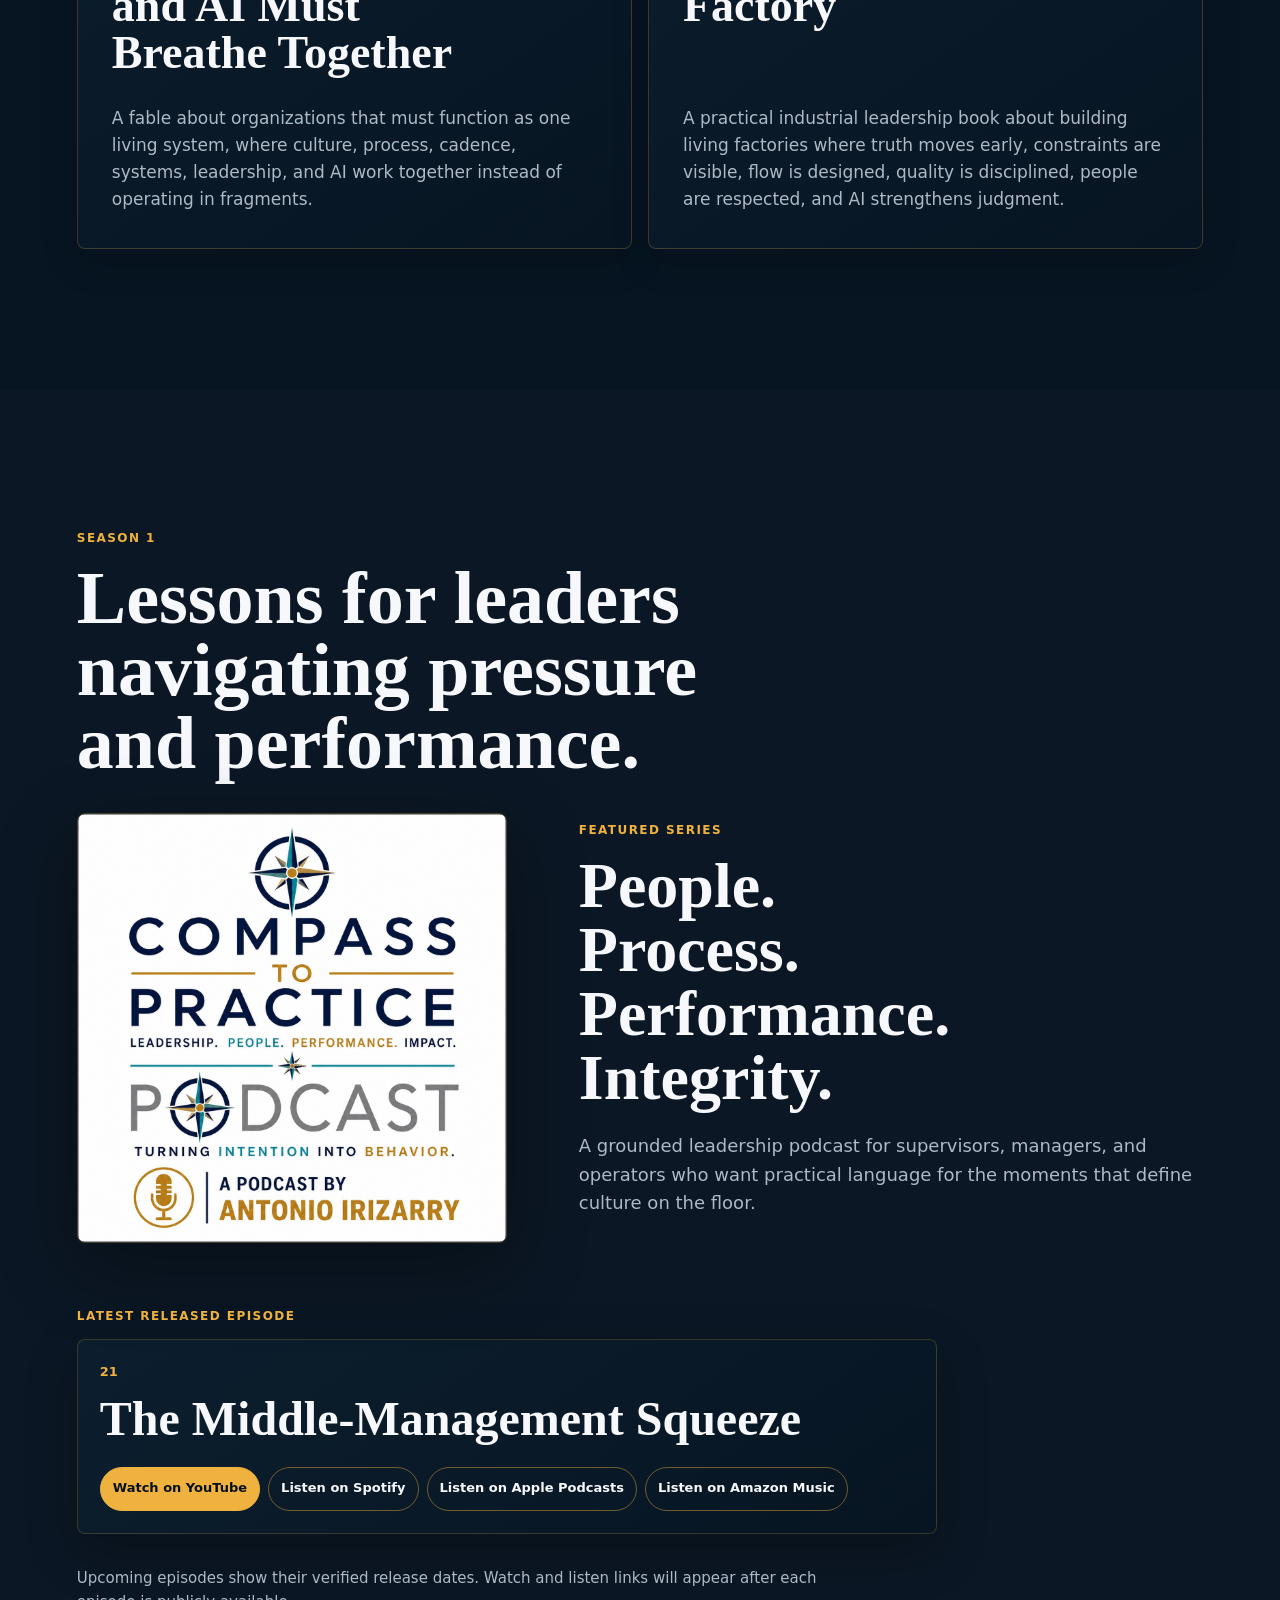
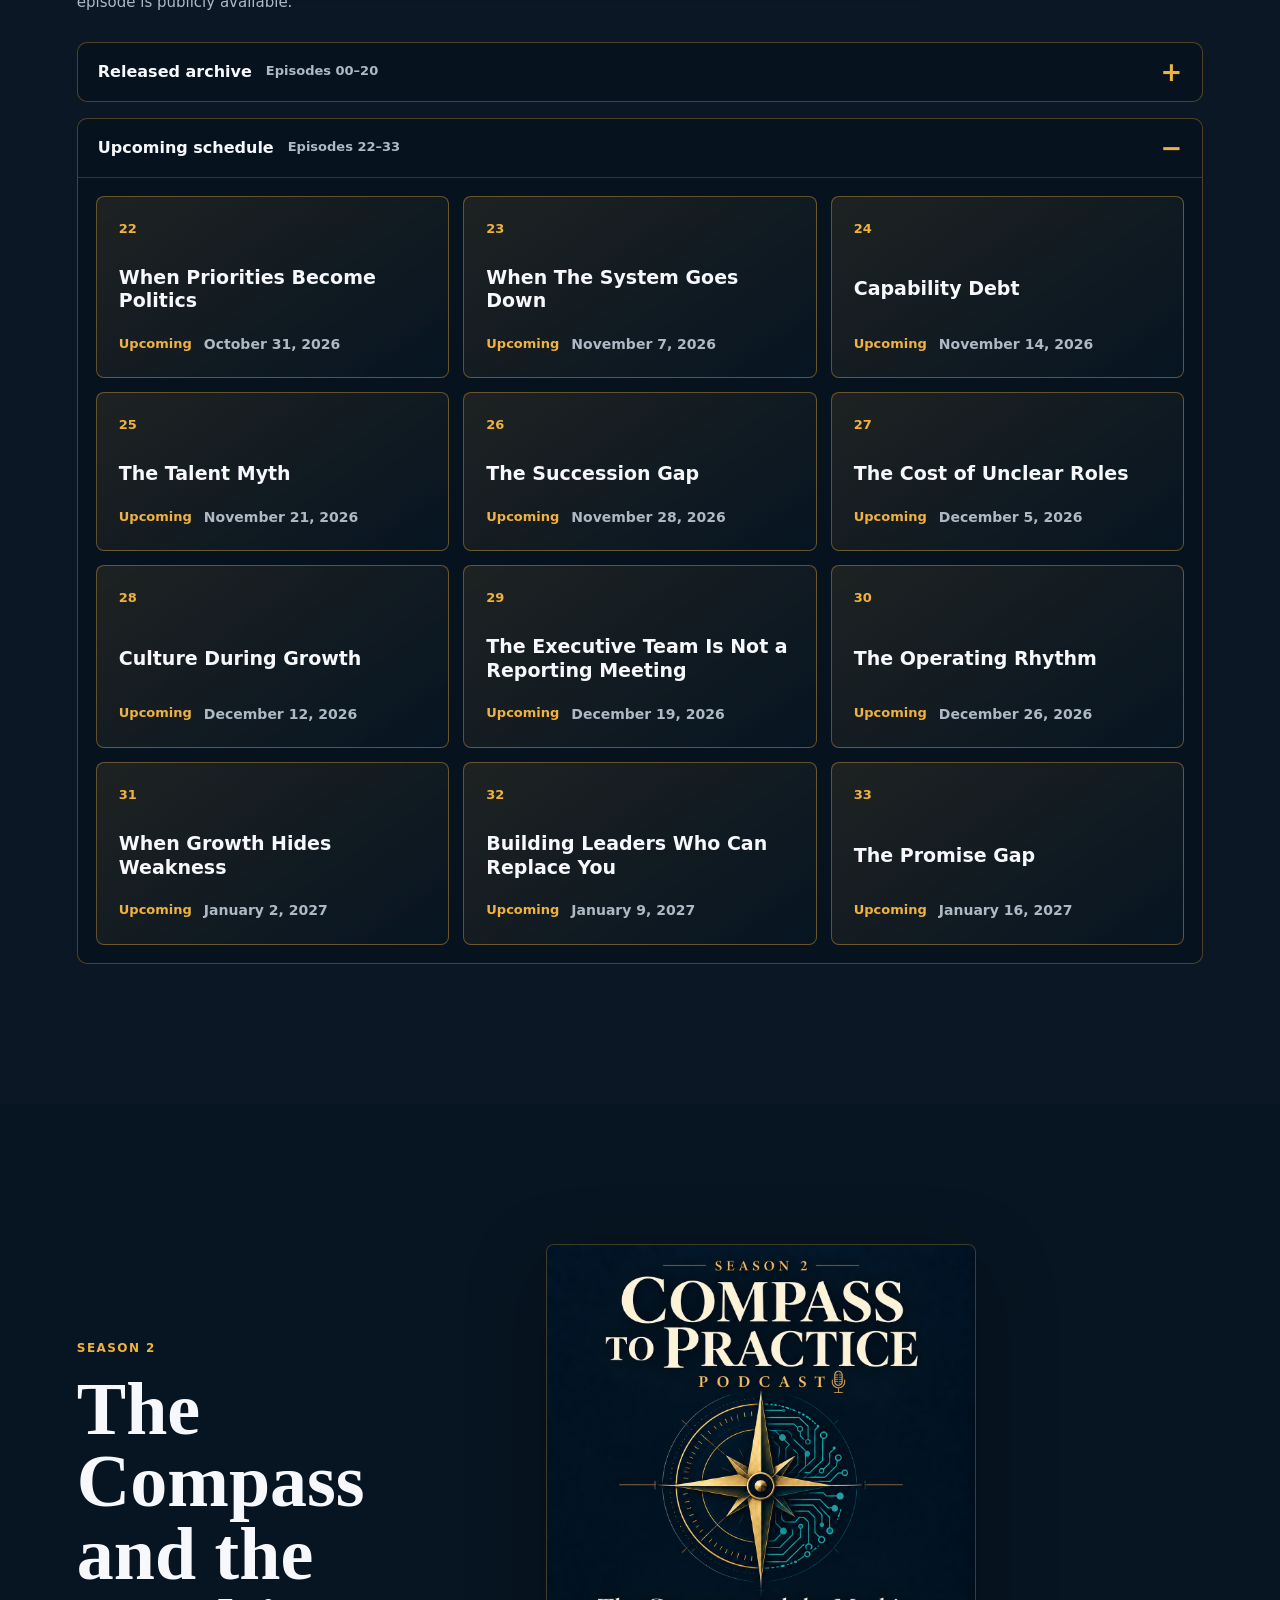
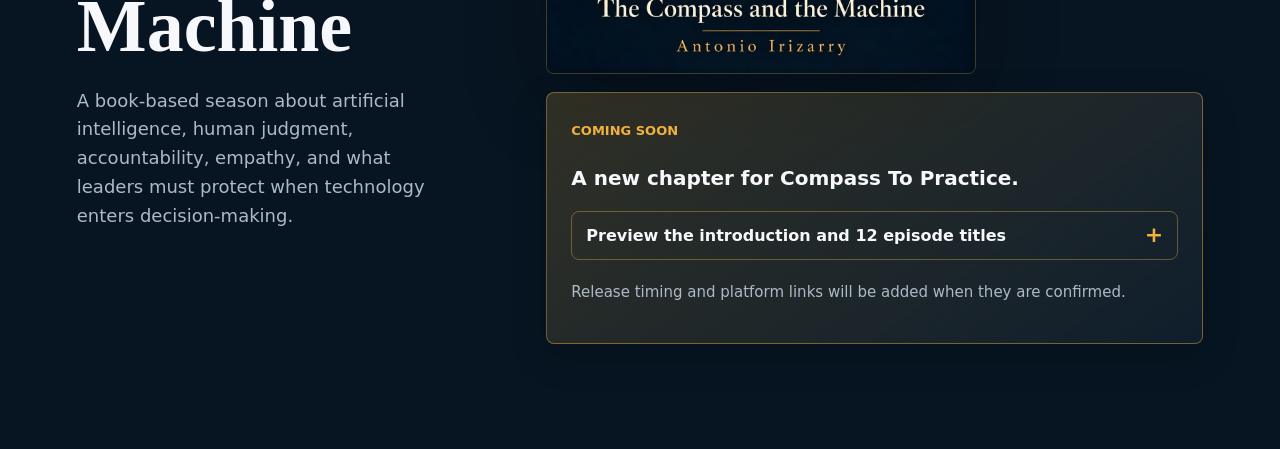
==== commit f65209e2: "Add Season 2 introduction episode" ====
--- a/index.html
+++ b/index.html
@@ -37,7 +37,7 @@
       name="twitter:image"
       content="https://www.compasstopractice.com/assets/compass-revised-art.jpg"
     />
-    <link rel="stylesheet" href="styles.css?v=20261031-3" />
+    <link rel="stylesheet" href="styles.css?v=20261031-4" />
   </head>
   <body>
     <header class="site-header" aria-label="Primary navigation">
@@ -1323,11 +1323,19 @@
             <span>Coming Soon</span>
             <h3>A new chapter for Compass To Practice.</h3>
             <details class="season-lineup">
-              <summary>Preview all 12 episode titles</summary>
+              <summary>Preview the introduction and 12 episode titles</summary>
               <ol
                 class="season-episode-list"
-                aria-label="Season 2 episode titles"
-              >
+                start="0"
+                aria-label="Season 2 introduction and 12 episode titles"
+              >
+                <li>
+                  <span aria-hidden="true">00</span>
+                  <div class="season-episode-copy">
+                    <strong>Introducing Season 2: The Compass and the Machine</strong>
+                    <small class="season-episode-status">Coming Soon</small>
+                  </div>
+                </li>
                 <li>
                   <span aria-hidden="true">01</span>
                   <strong>The Easiest Answer in the Room</strong>
--- a/styles.css
+++ b/styles.css
@@ -491,6 +491,22 @@
   line-height: 1.25;
 }
 
+.season-episode-copy {
+  min-width: 0;
+}
+
+.season-episode-status {
+  display: block;
+  margin-top: 6px;
+  color: var(--gold);
+  font-family: var(--font-sans);
+  font-size: 12px;
+  font-weight: 800;
+  line-height: 1.4;
+  letter-spacing: 0.08em;
+  text-transform: uppercase;
+}
+
 .author {
   display: grid;
   grid-template-columns: minmax(110px, 150px) minmax(0, 820px);
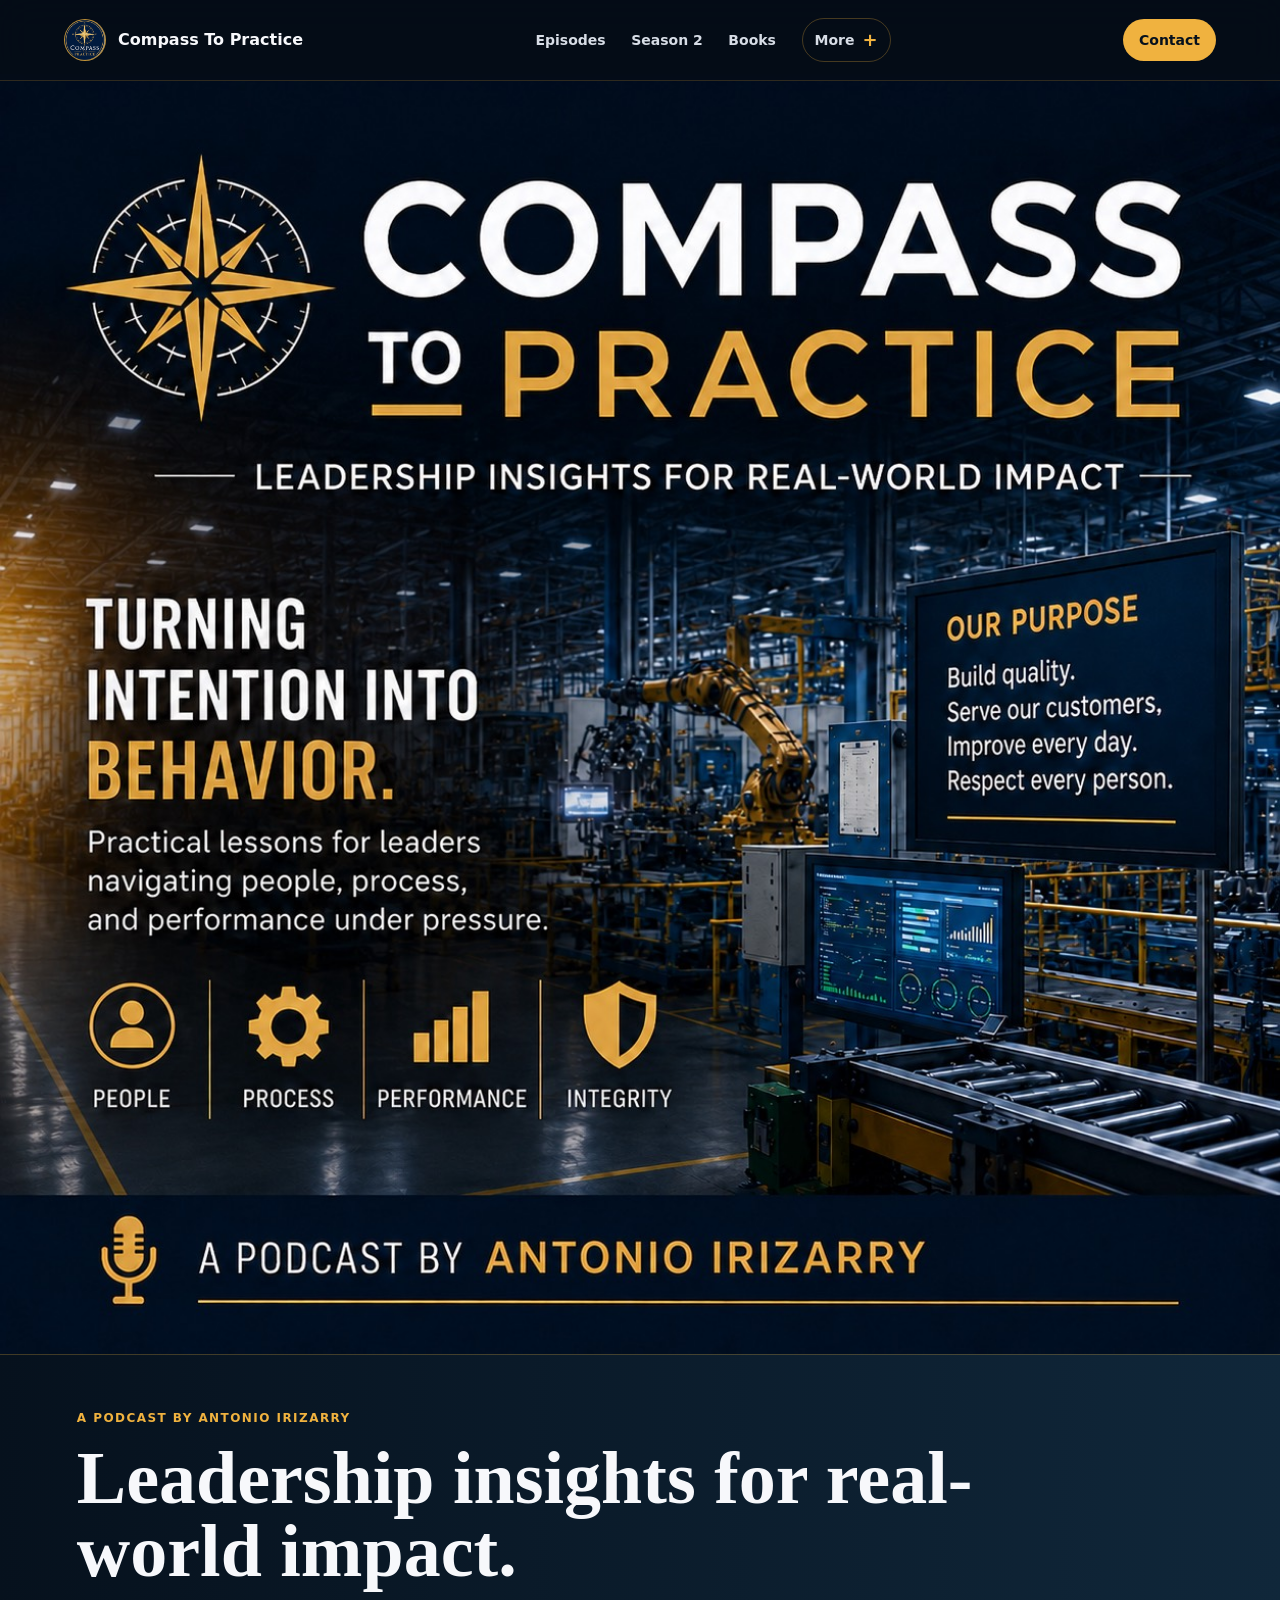
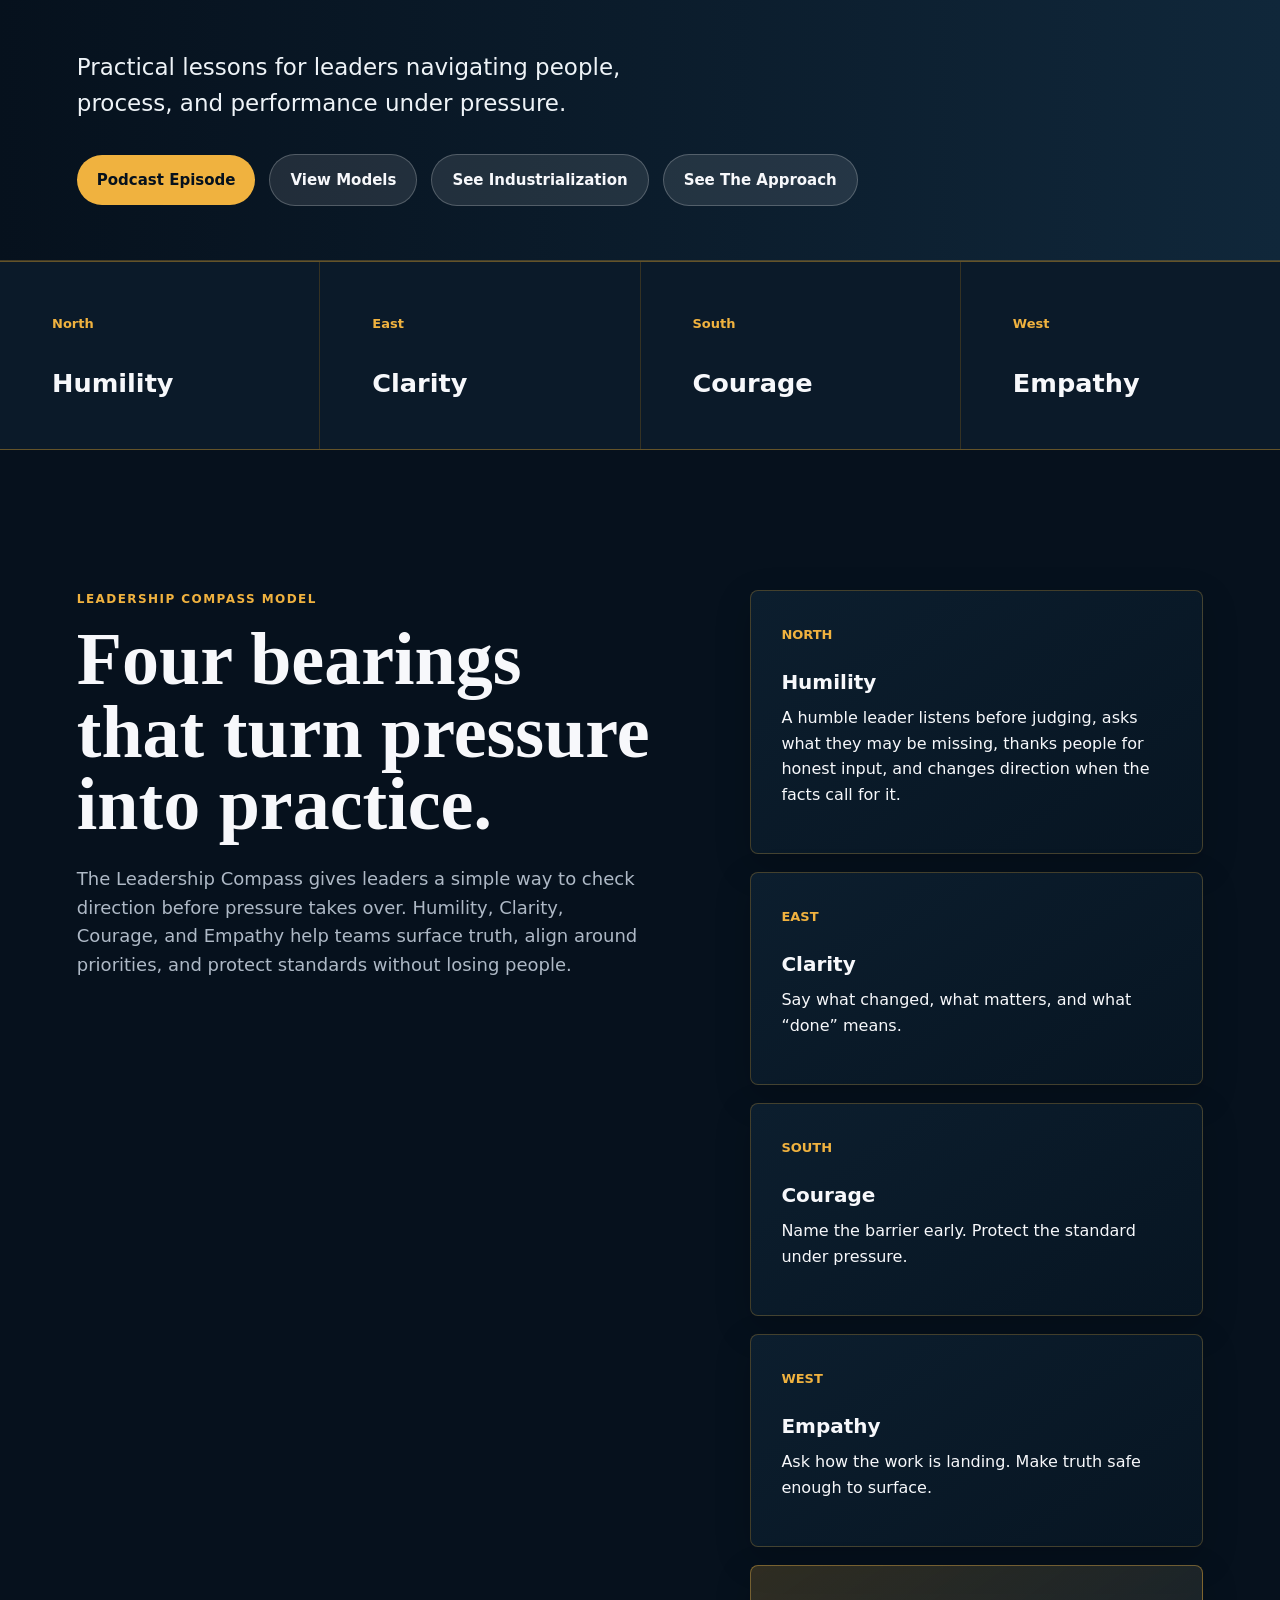
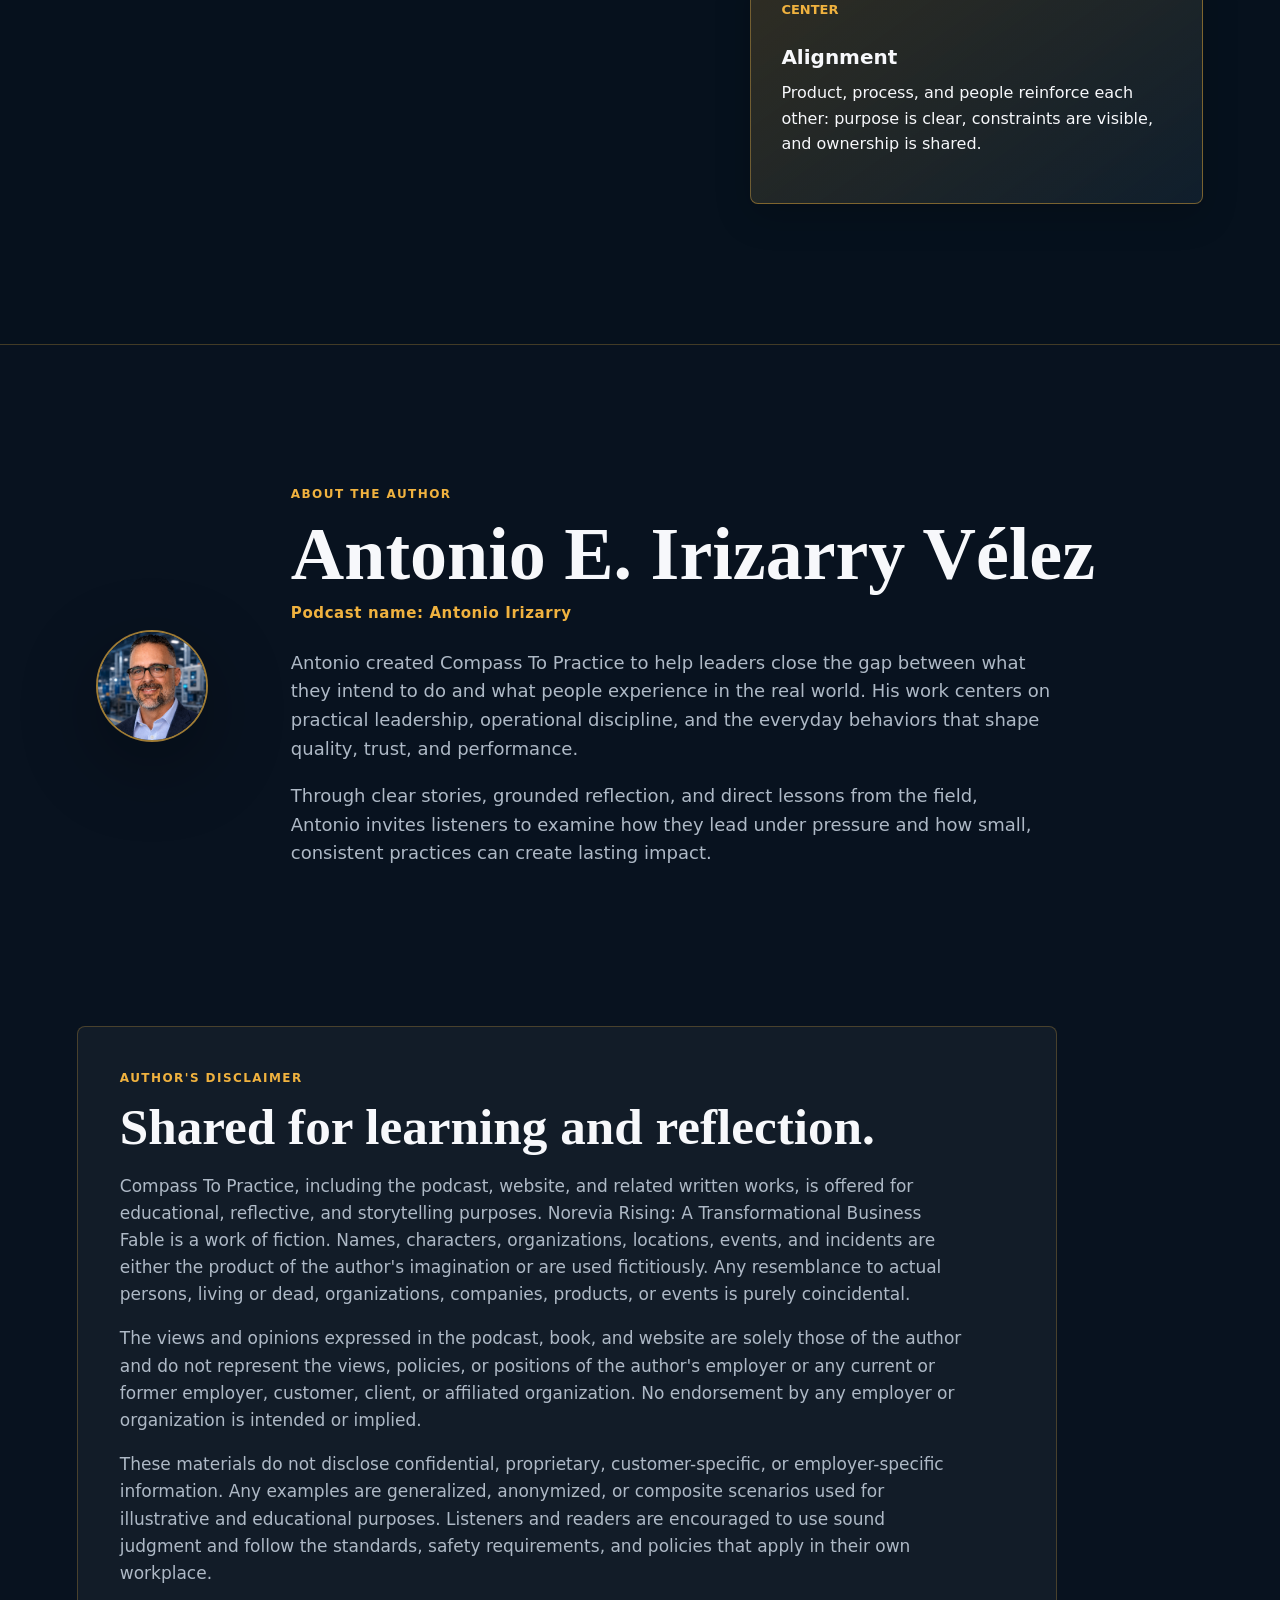
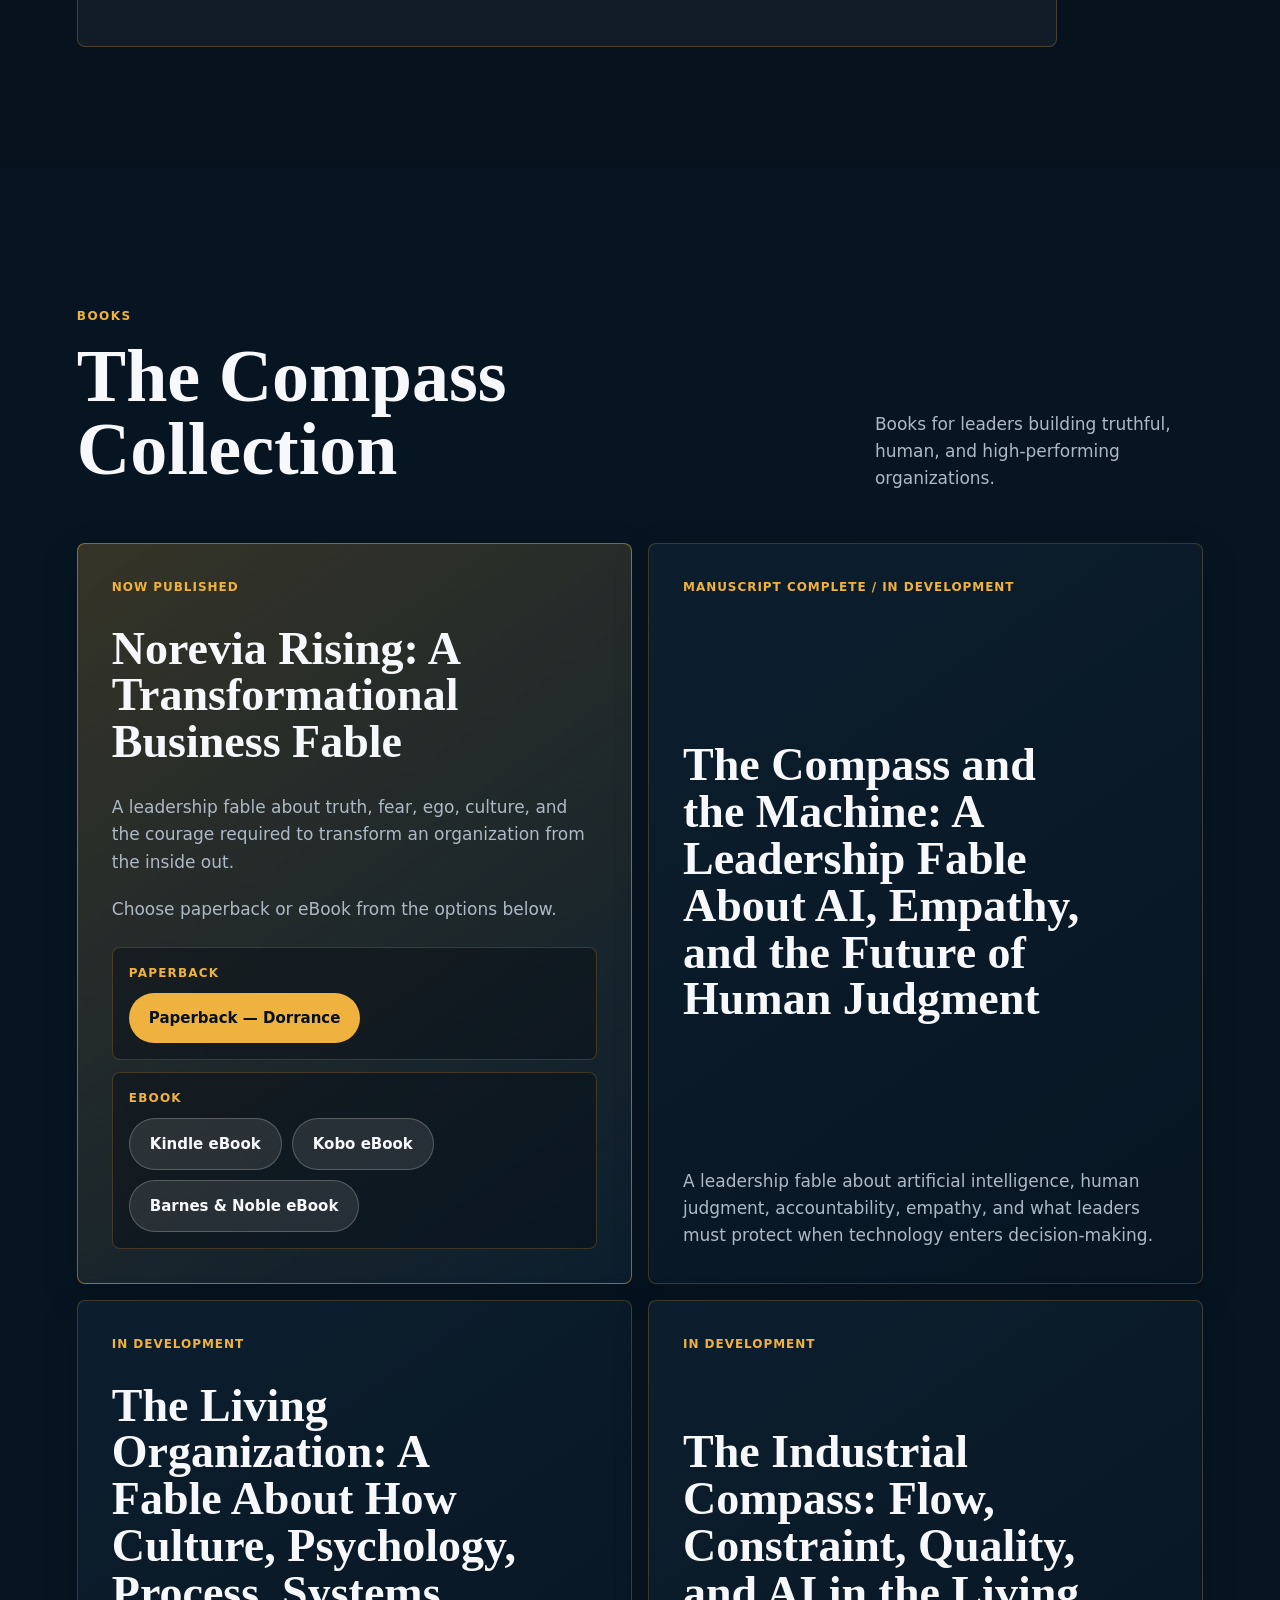
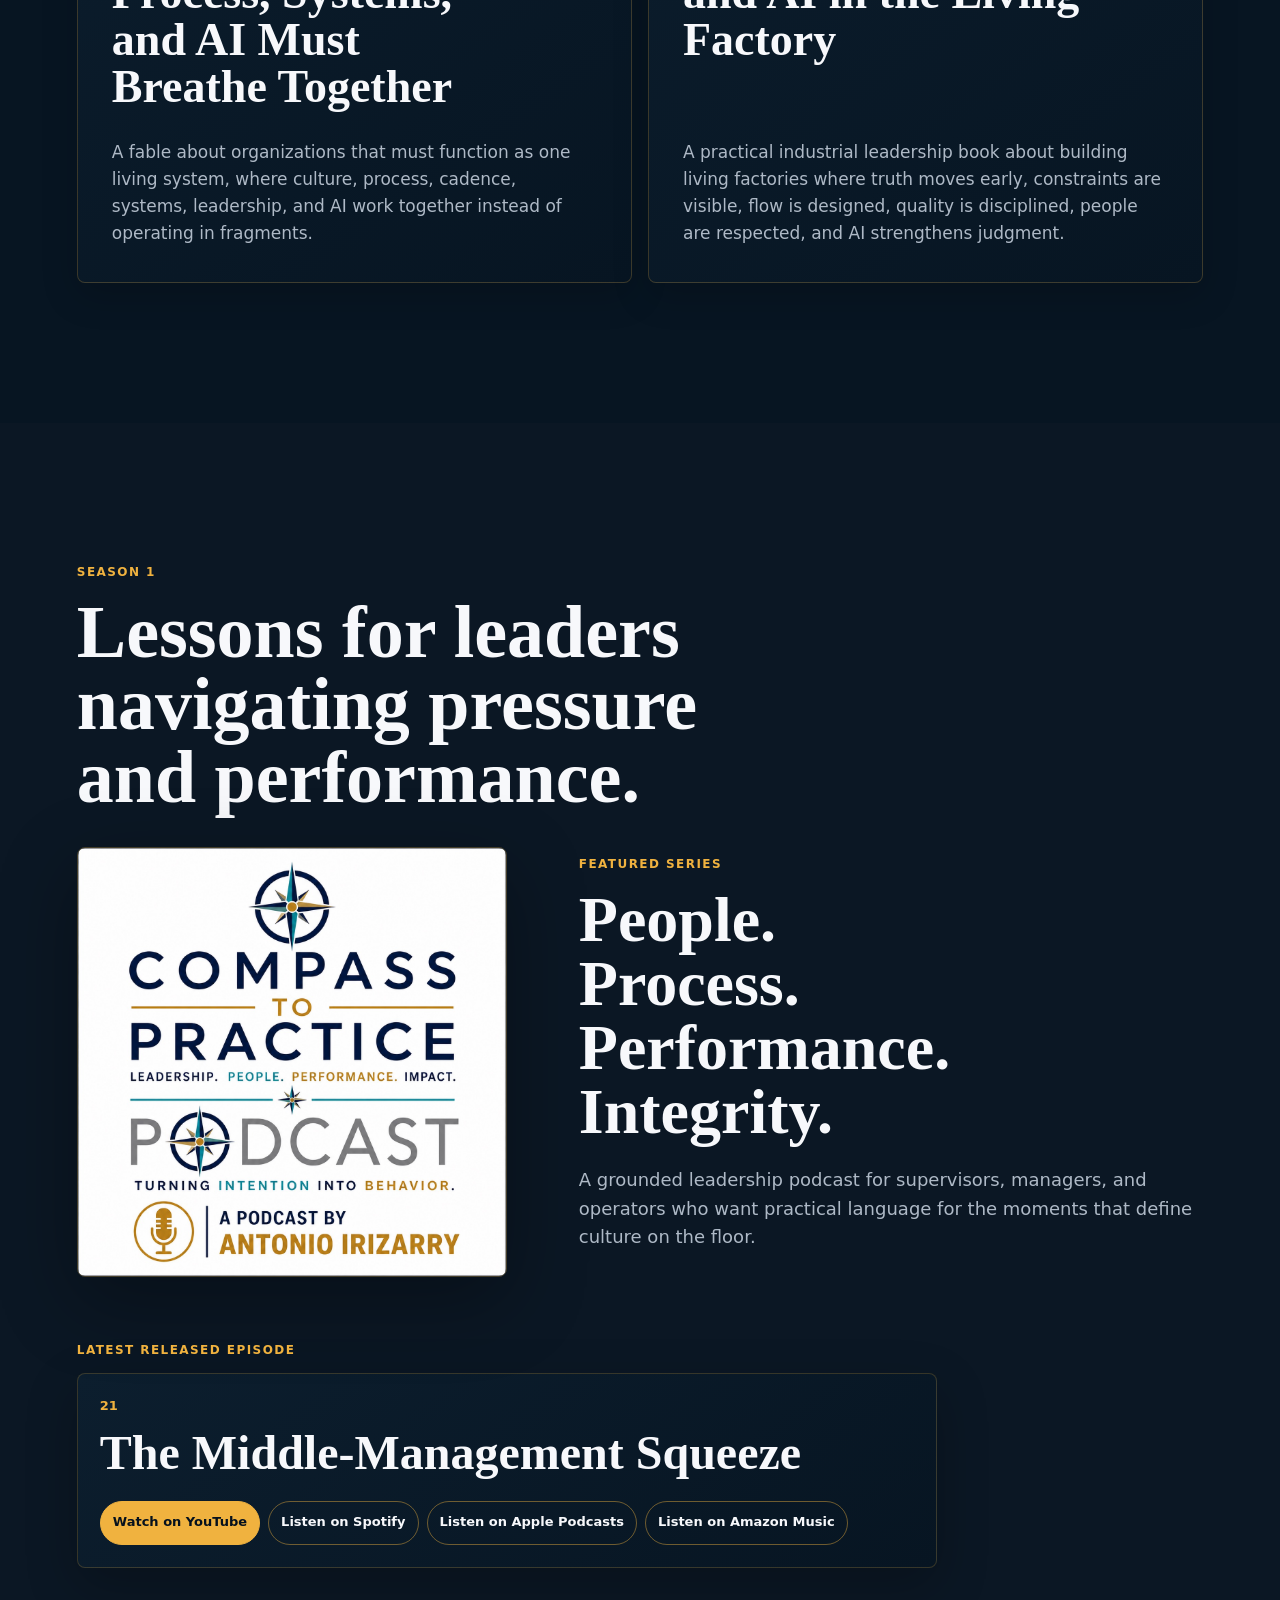
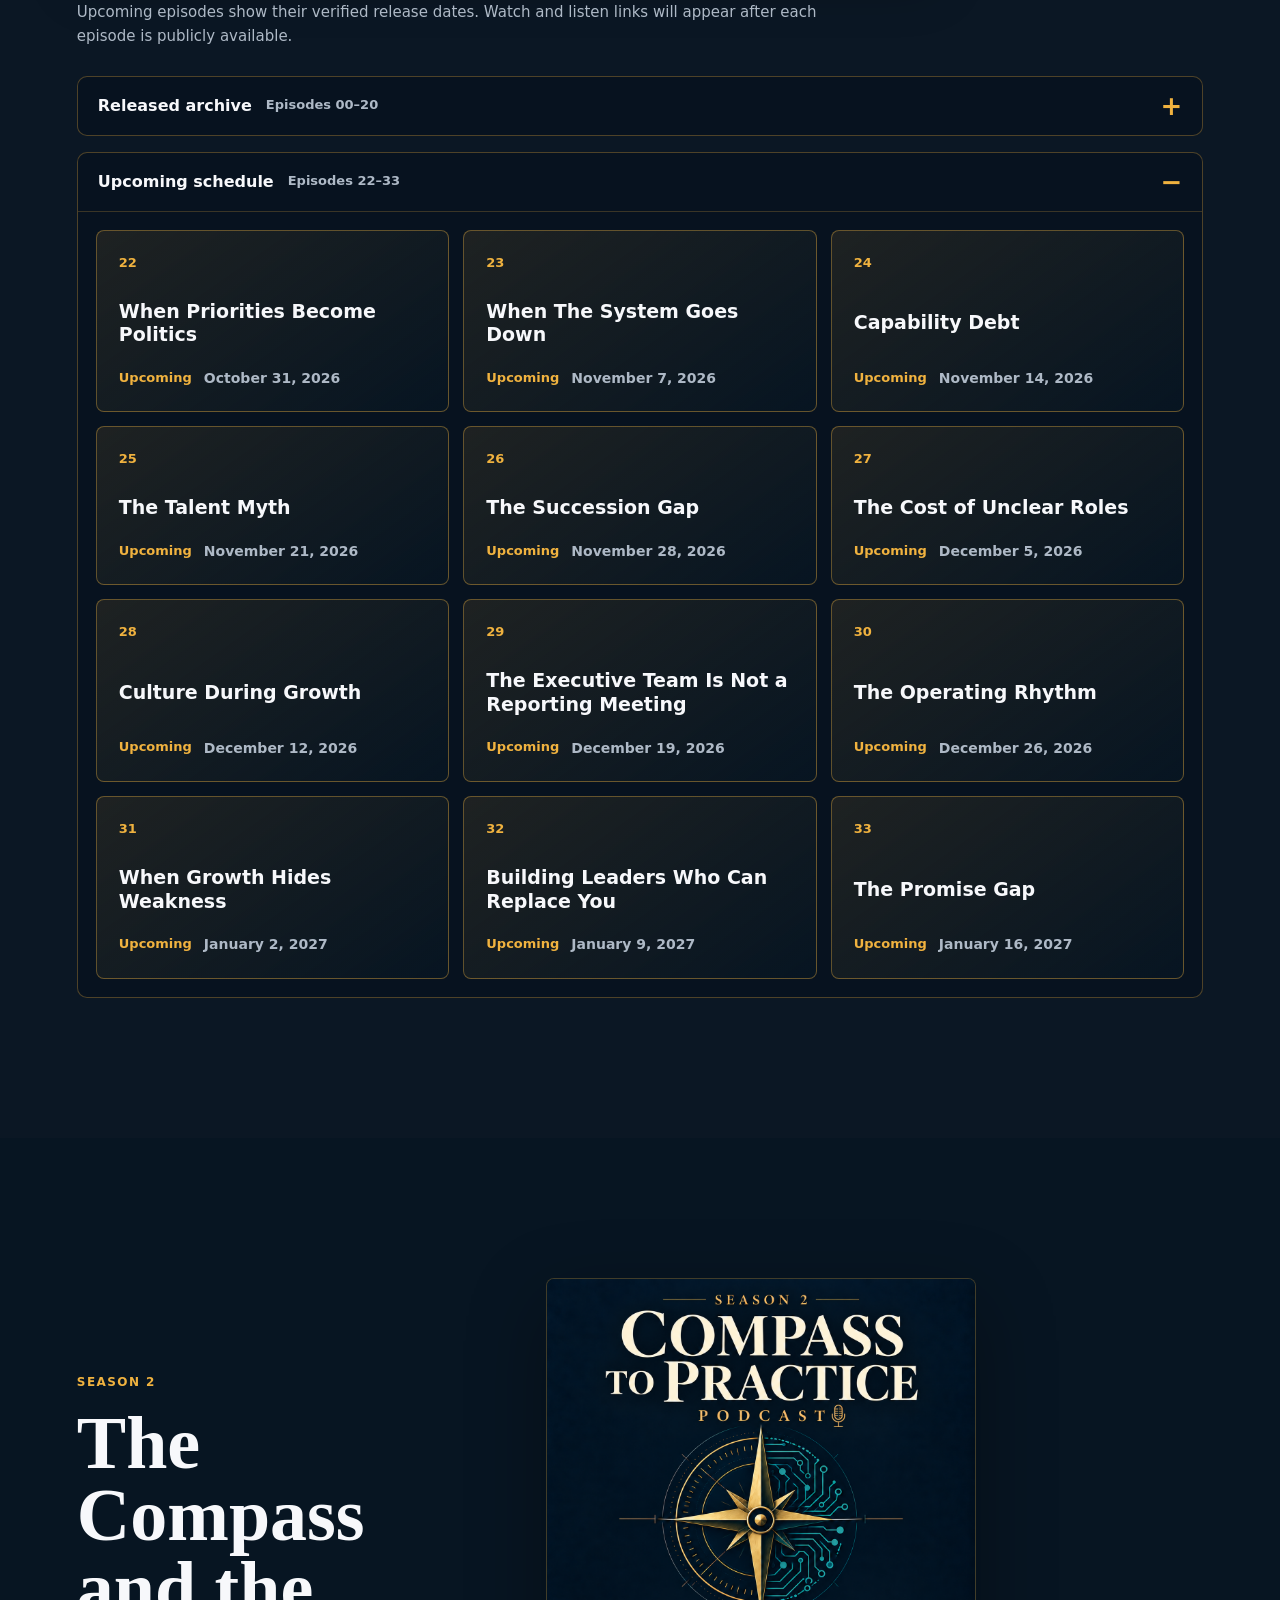
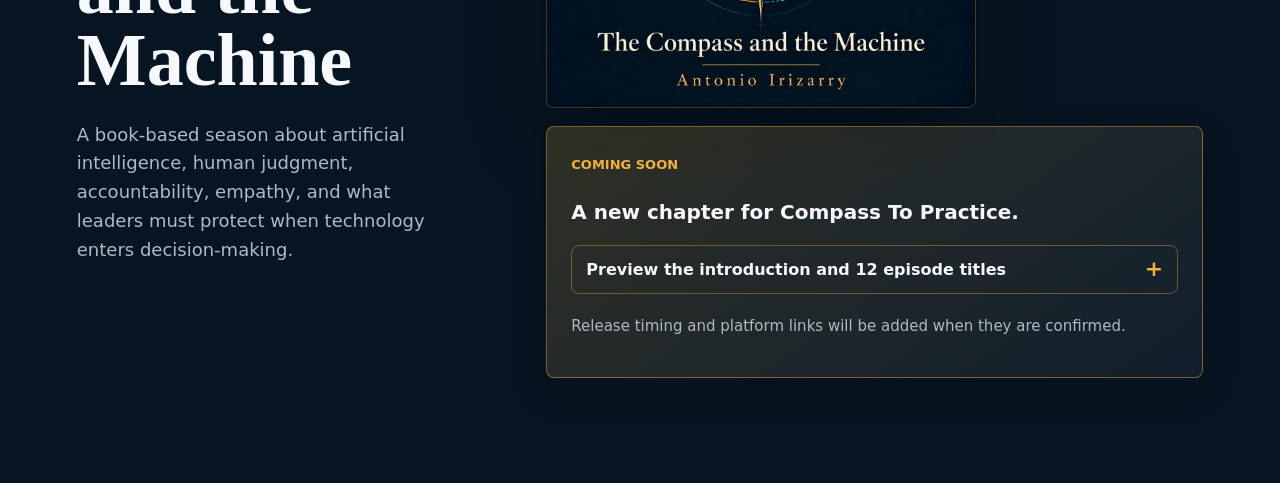
==== commit 5e15a068: "Enhance author metadata and site discovery" ====
--- a/index.html
+++ b/index.html
@@ -37,7 +37,94 @@
       name="twitter:image"
       content="https://www.compasstopractice.com/assets/compass-revised-art.jpg"
     />
-    <link rel="stylesheet" href="styles.css?v=20261031-4" />
+    <script type="application/ld+json">
+      {
+        "@context": "https://schema.org",
+        "@graph": [
+          {
+            "@type": "WebSite",
+            "@id": "https://www.compasstopractice.com/#website",
+            "url": "https://www.compasstopractice.com/",
+            "name": "Compass To Practice",
+            "creator": {
+              "@id": "https://www.compasstopractice.com/#author"
+            },
+            "inLanguage": "en"
+          },
+          {
+            "@type": "WebPage",
+            "@id": "https://www.compasstopractice.com/#webpage",
+            "url": "https://www.compasstopractice.com/",
+            "name": "Compass To Practice",
+            "description": "Compass To Practice is a podcast and book collection by Antonio Irizarry about turning leadership intention into real-world behavior.",
+            "isPartOf": {
+              "@id": "https://www.compasstopractice.com/#website"
+            },
+            "author": {
+              "@id": "https://www.compasstopractice.com/#author"
+            },
+            "about": [
+              {
+                "@id": "https://www.compasstopractice.com/#author"
+              },
+              {
+                "@id": "https://www.compasstopractice.com/#podcast-series"
+              },
+              {
+                "@id": "https://www.compasstopractice.com/#book-norevia-rising"
+              }
+            ],
+            "inLanguage": "en"
+          },
+          {
+            "@type": "Person",
+            "@id": "https://www.compasstopractice.com/#author",
+            "url": "https://www.compasstopractice.com/#author",
+            "name": "Antonio E. Irizarry Vélez",
+            "alternateName": "Antonio Irizarry",
+            "image": "https://www.compasstopractice.com/assets/author-antonio-irizarry.jpg",
+            "description": "Antonio created Compass To Practice to help leaders close the gap between what they intend to do and what people experience in the real world. His work centers on practical leadership, operational discipline, and the everyday behaviors that shape quality, trust, and performance. Through clear stories, grounded reflection, and direct lessons from the field, Antonio invites listeners to examine how they lead under pressure and how small, consistent practices can create lasting impact.",
+            "sameAs": [
+              "https://www.instagram.com/antonio.irizarry2/",
+              "https://www.linkedin.com/in/antonio-irizarry-035a1758/"
+            ]
+          },
+          {
+            "@type": "PodcastSeries",
+            "@id": "https://www.compasstopractice.com/#podcast-series",
+            "url": "https://www.compasstopractice.com/#episodes",
+            "name": "Compass To Practice",
+            "description": "A grounded leadership podcast for supervisors, managers, and operators who want practical language for the moments that define culture on the floor.",
+            "image": "https://www.compasstopractice.com/assets/podcast-focus-banner-20260711.jpg",
+            "author": {
+              "@id": "https://www.compasstopractice.com/#author"
+            },
+            "sameAs": [
+              "https://open.spotify.com/show/033obW82qcUDPaSTYLNRGe",
+              "https://podcasts.apple.com/us/podcast/compass-to-practice/id1896867569",
+              "https://www.youtube.com/@compasstopractice"
+            ]
+          },
+          {
+            "@type": "Book",
+            "@id": "https://www.compasstopractice.com/#book-norevia-rising",
+            "url": "https://www.compasstopractice.com/#books",
+            "name": "Norevia Rising: A Transformational Business Fable",
+            "description": "A leadership fable about truth, fear, ego, culture, and the courage required to transform an organization from the inside out.",
+            "author": {
+              "@id": "https://www.compasstopractice.com/#author"
+            },
+            "sameAs": [
+              "https://bookstore.dorrancepublishing.com/products/norevia-rising-a-transformational-business-fable",
+              "https://a.co/d/0aPA3TC6",
+              "https://www.kobo.com/us/en/ebook/norevia-rising",
+              "https://www.barnesandnoble.com/w/norevia-rising-antonio-e-irizarry-velez/1151705004?ean=9798902977032"
+            ]
+          }
+        ]
+      }
+    </script>
+    <link rel="stylesheet" href="styles.css?v=20261031-5" />
   </head>
   <body>
     <header class="site-header" aria-label="Primary navigation">
@@ -185,7 +272,8 @@
         </figure>
         <div class="author-copy">
           <p class="eyebrow">About the author</p>
-          <h2>Antonio Irizarry</h2>
+          <h2>Antonio E. Irizarry Vélez</h2>
+          <p class="author-podcast-name">Podcast name: Antonio Irizarry</p>
           <p>
             Antonio created Compass To Practice to help leaders close the gap
             between what they intend to do and what people experience in the
--- a/styles.css
+++ b/styles.css
@@ -536,12 +536,20 @@
 }
 
 .author-copy h2 {
-  margin-bottom: 24px;
+  margin-bottom: 10px;
 }
 
 .author-copy p:not(.eyebrow) {
   max-width: 760px;
   font-size: 18px;
+}
+
+.author-copy p.author-podcast-name {
+  margin: 0 0 24px;
+  color: var(--gold);
+  font-size: 15px;
+  font-weight: 800;
+  letter-spacing: 0.04em;
 }
 
 .disclaimer {
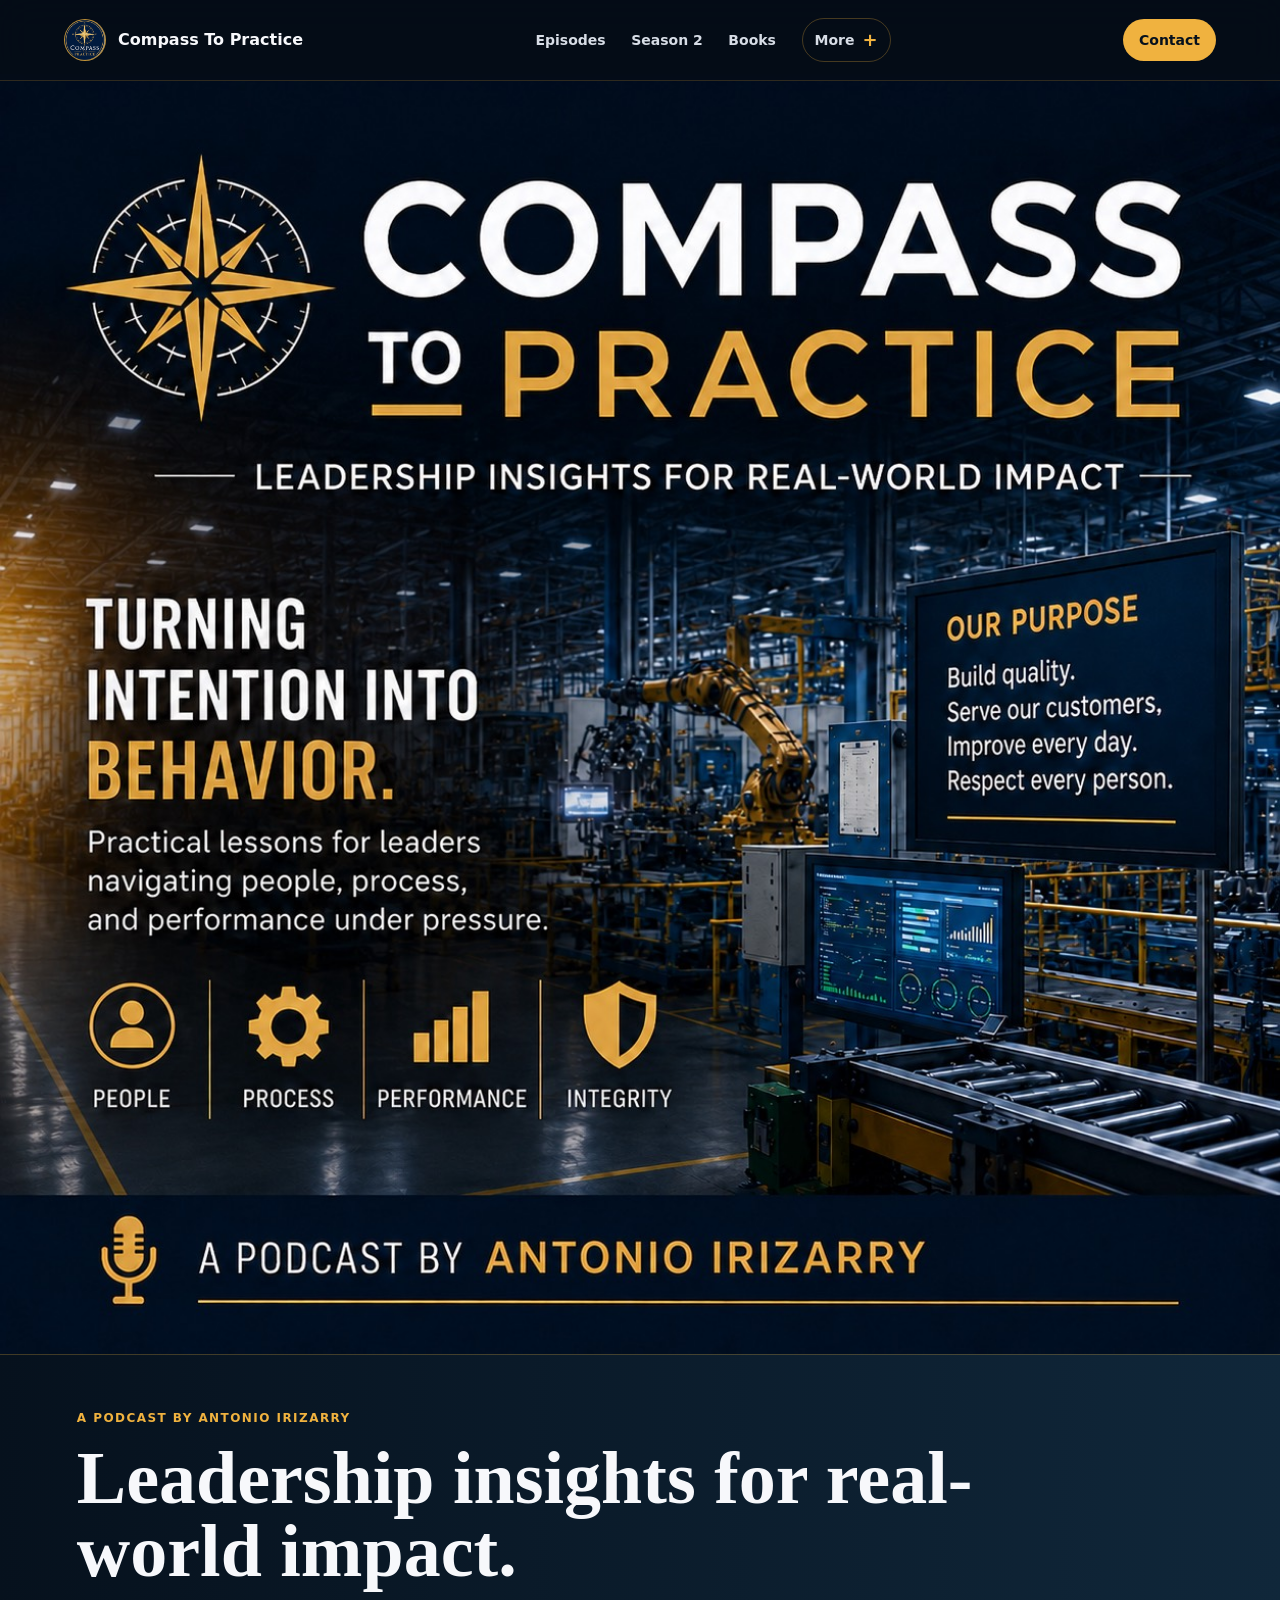
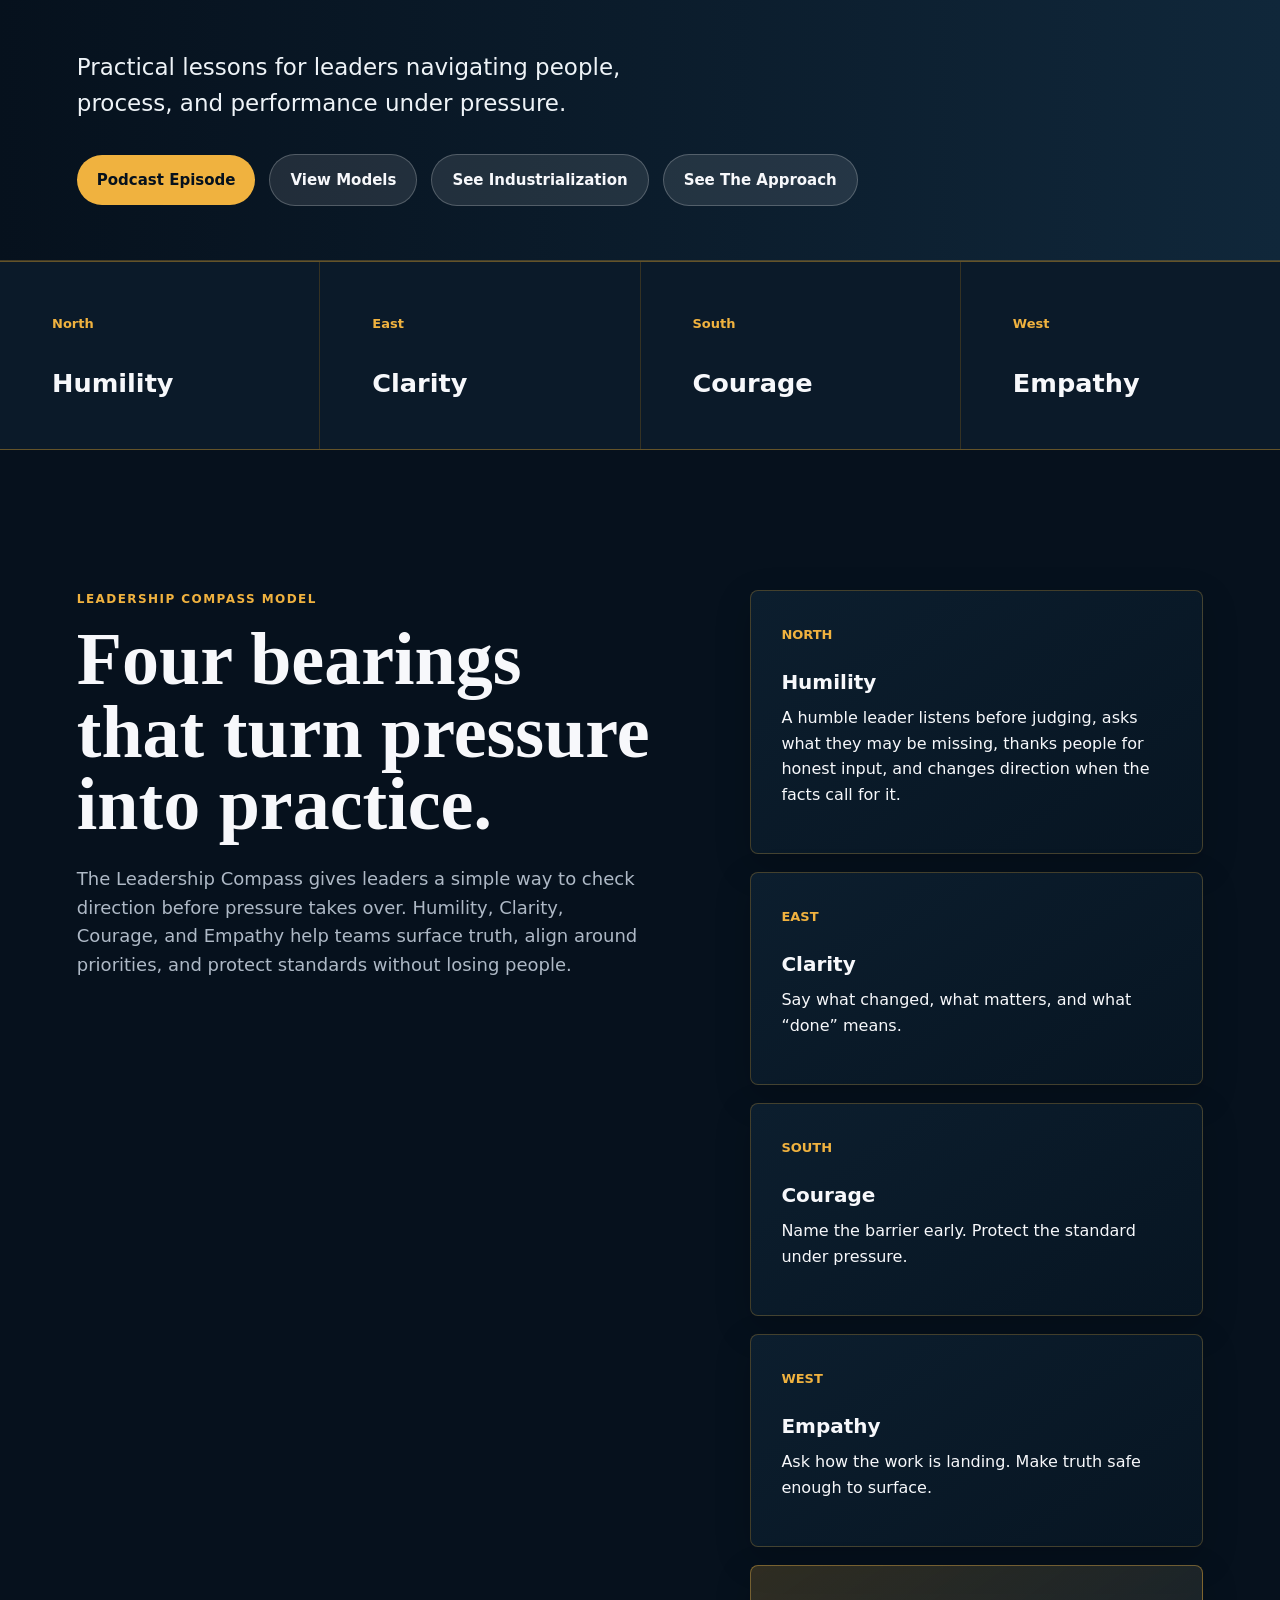
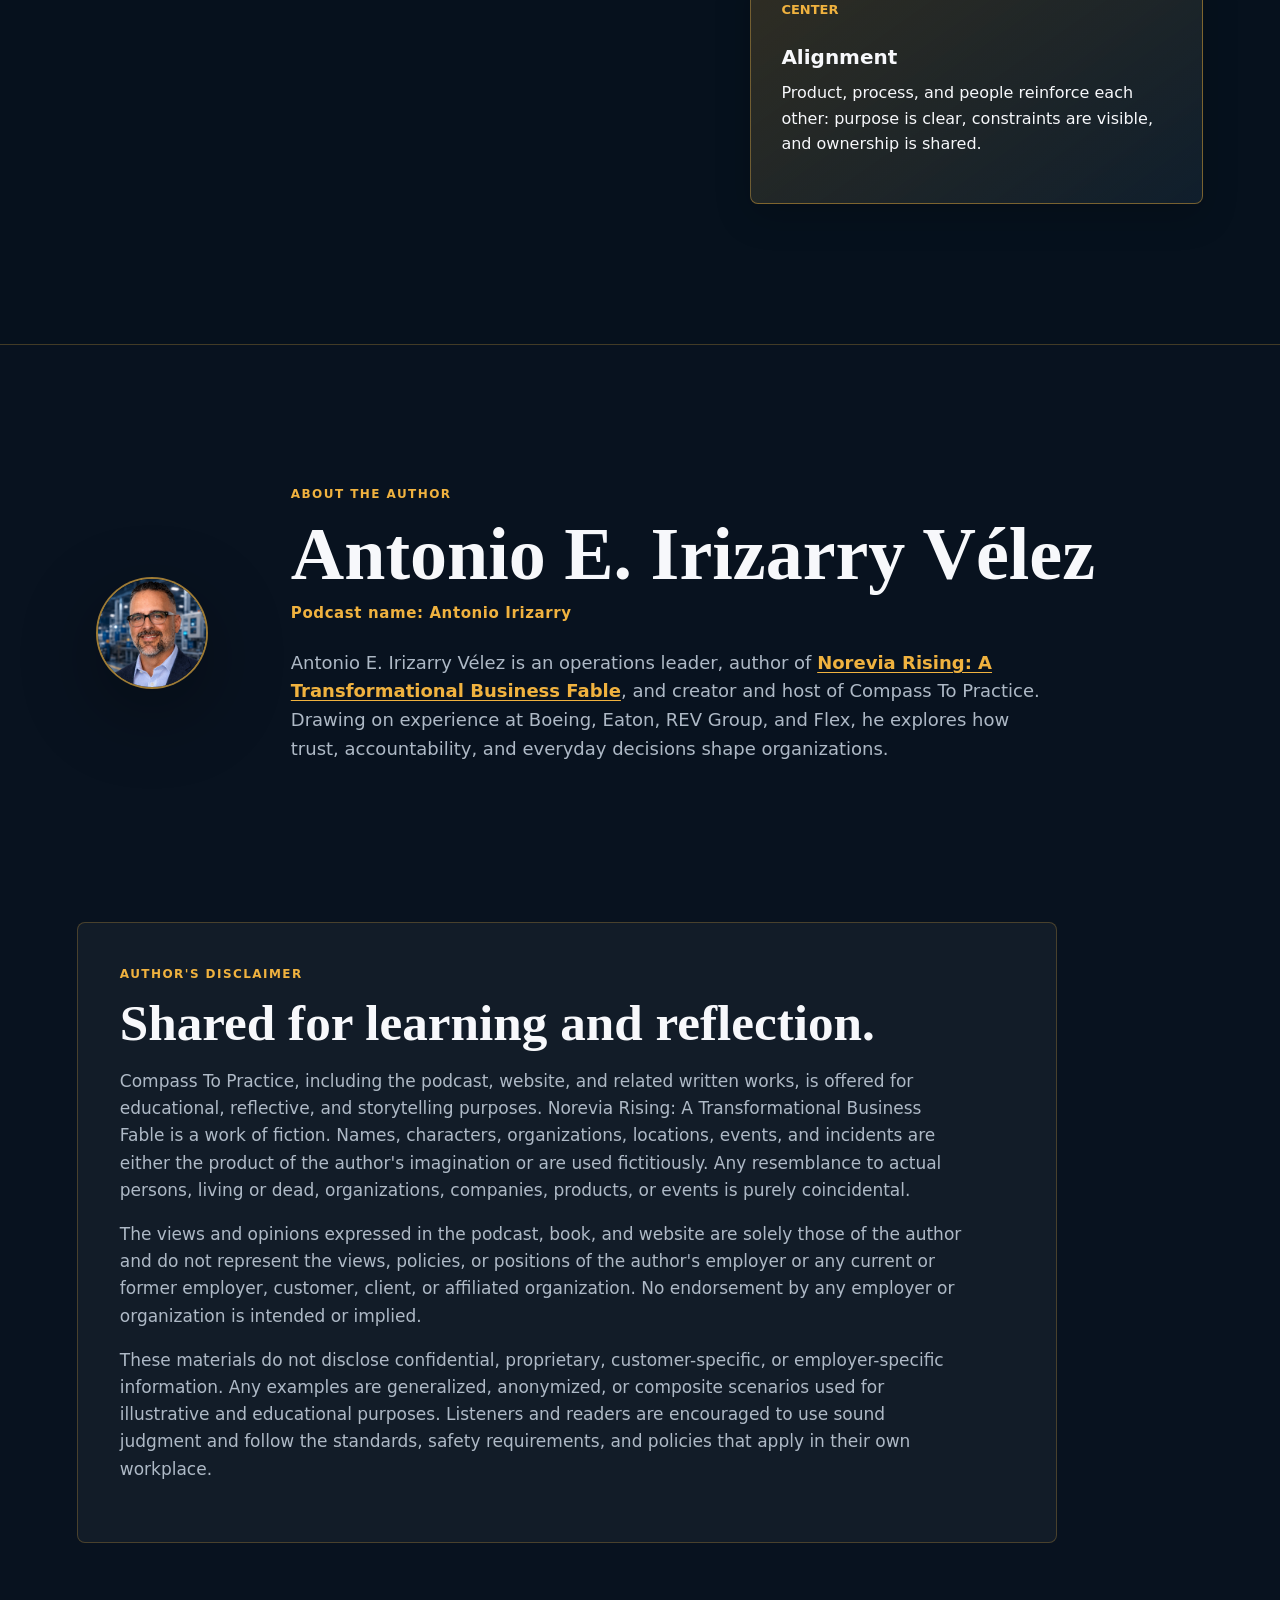
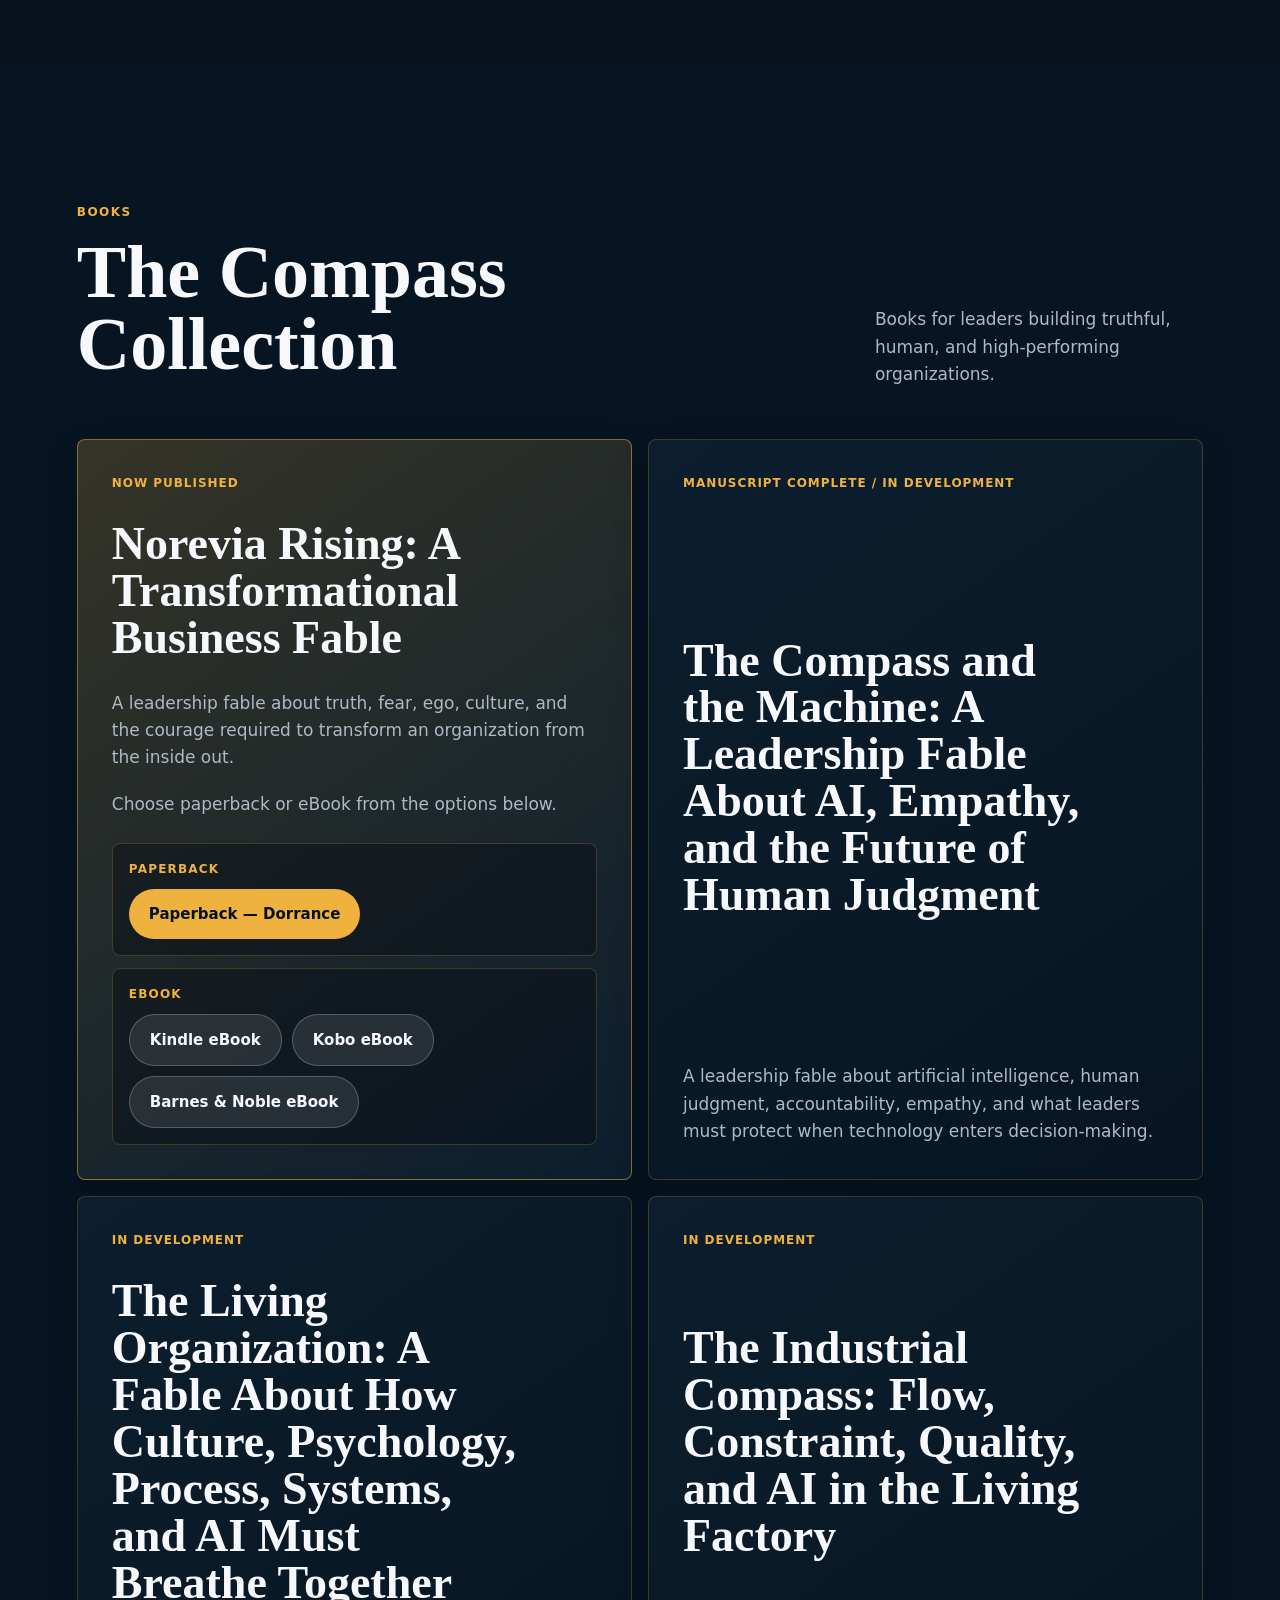
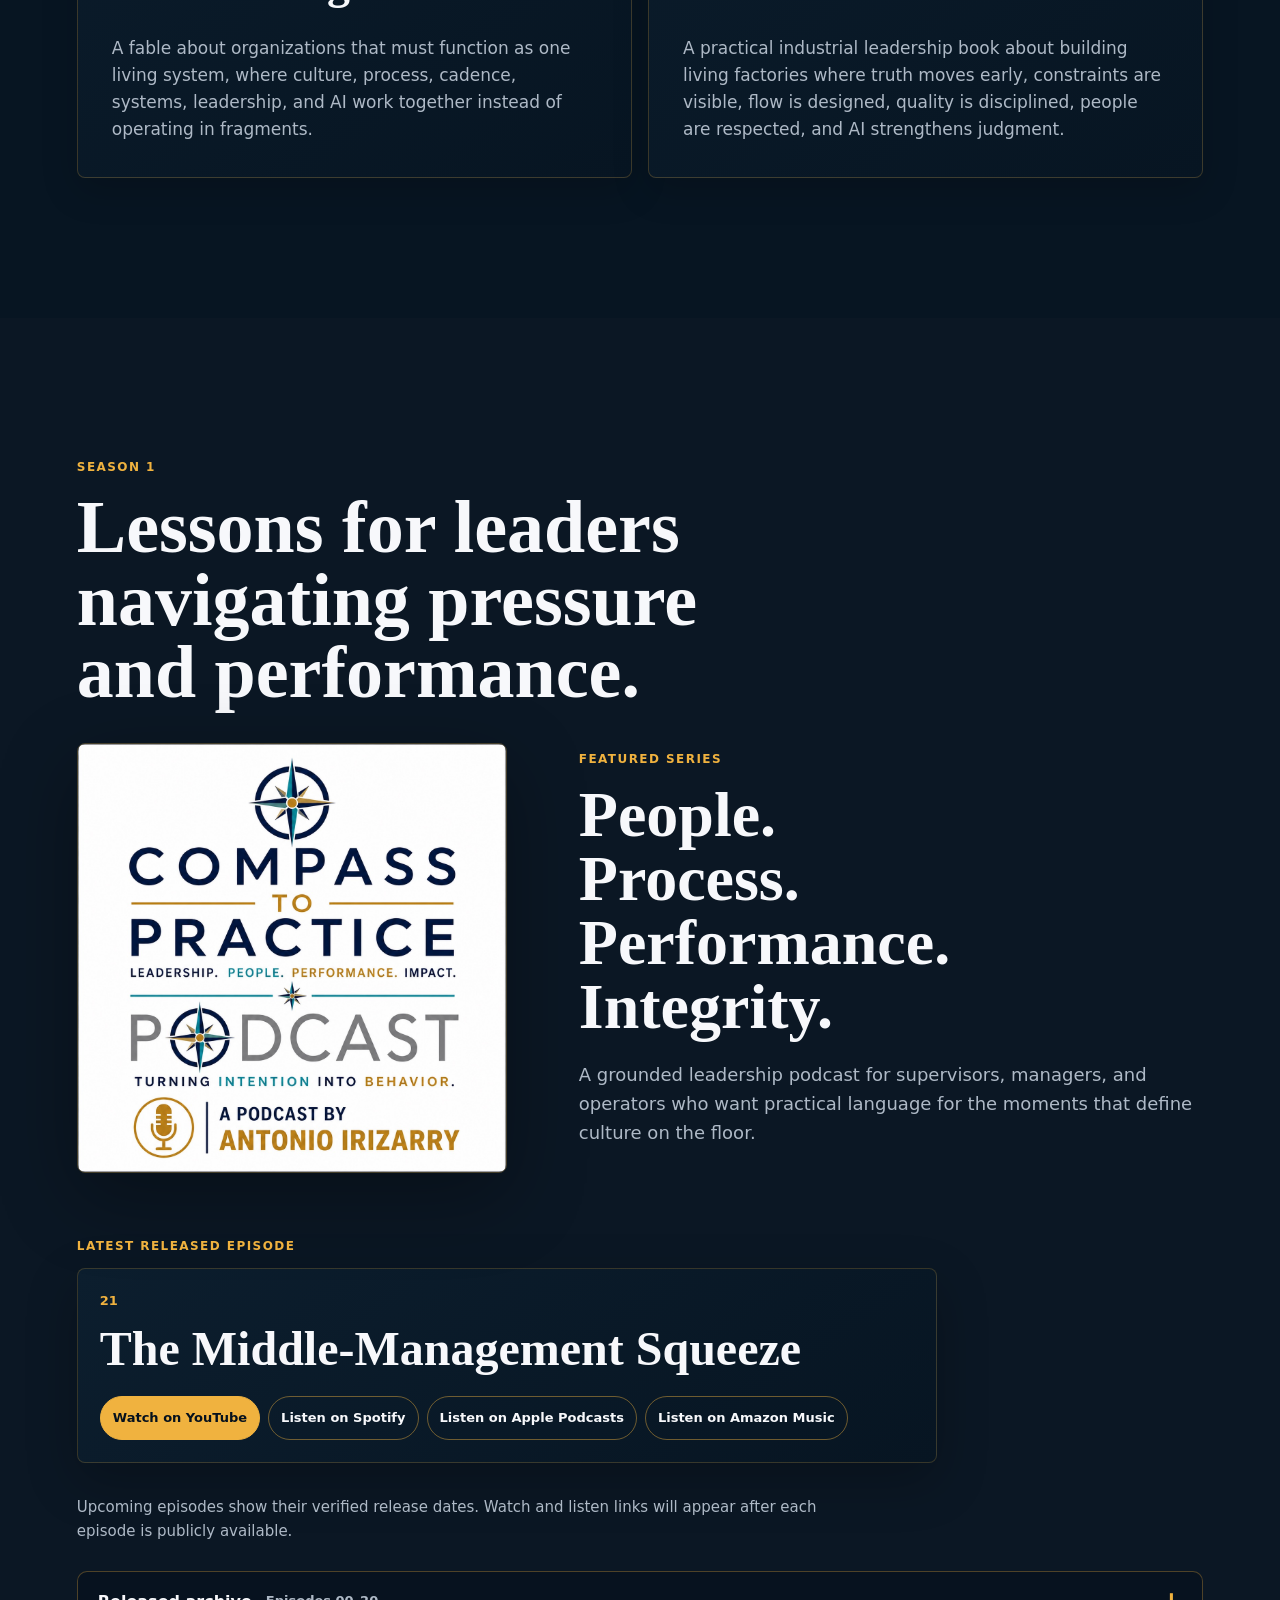
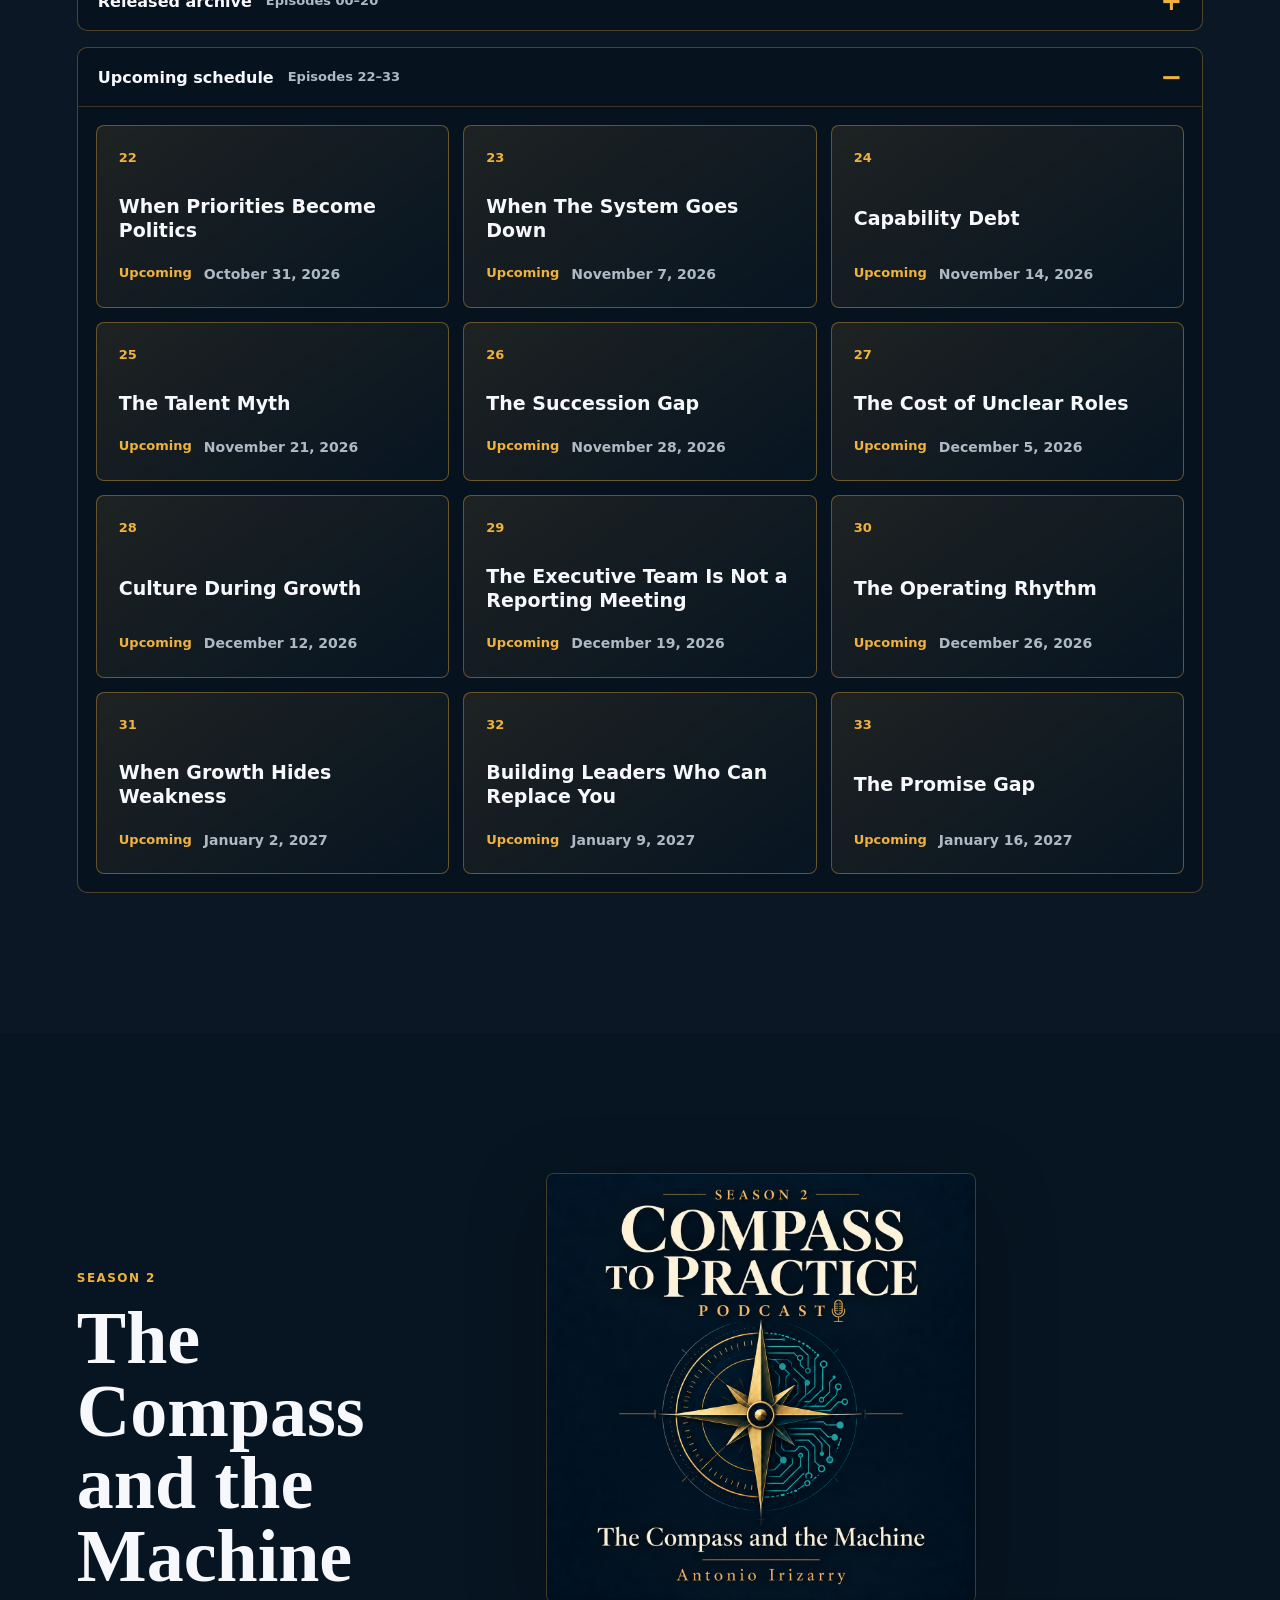
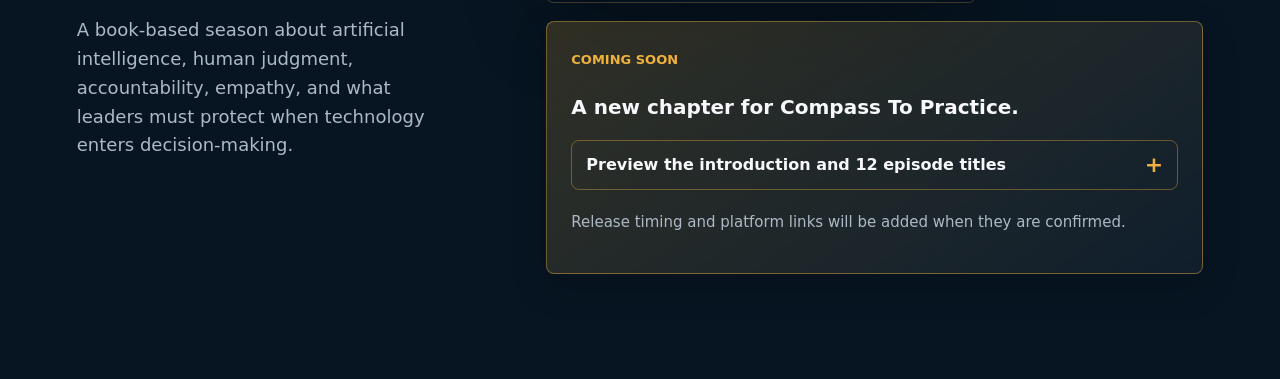
==== commit 952c88d9: "Shorten author bio and link Norevia" ====
--- a/index.html
+++ b/index.html
@@ -83,7 +83,7 @@
             "name": "Antonio E. Irizarry Vélez",
             "alternateName": "Antonio Irizarry",
             "image": "https://www.compasstopractice.com/assets/author-antonio-irizarry.jpg",
-            "description": "Antonio created Compass To Practice to help leaders close the gap between what they intend to do and what people experience in the real world. His work centers on practical leadership, operational discipline, and the everyday behaviors that shape quality, trust, and performance. Through clear stories, grounded reflection, and direct lessons from the field, Antonio invites listeners to examine how they lead under pressure and how small, consistent practices can create lasting impact.",
+            "description": "Antonio E. Irizarry Vélez is an operations leader, author of Norevia Rising: A Transformational Business Fable, and creator and host of Compass To Practice. Drawing on experience at Boeing, Eaton, REV Group, and Flex, he explores how trust, accountability, and everyday decisions shape organizations.",
             "sameAs": [
               "https://www.instagram.com/antonio.irizarry2/",
               "https://www.linkedin.com/in/antonio-irizarry-035a1758/"
@@ -124,7 +124,7 @@
         ]
       }
     </script>
-    <link rel="stylesheet" href="styles.css?v=20261031-5" />
+    <link rel="stylesheet" href="styles.css?v=20261031-6" />
   </head>
   <body>
     <header class="site-header" aria-label="Primary navigation">
@@ -275,17 +275,13 @@
           <h2>Antonio E. Irizarry Vélez</h2>
           <p class="author-podcast-name">Podcast name: Antonio Irizarry</p>
           <p>
-            Antonio created Compass To Practice to help leaders close the gap
-            between what they intend to do and what people experience in the
-            real world. His work centers on practical leadership, operational
-            discipline, and the everyday behaviors that shape quality, trust,
-            and performance.
-          </p>
-          <p>
-            Through clear stories, grounded reflection, and direct lessons from
-            the field, Antonio invites listeners to examine how they lead under
-            pressure and how small, consistent practices can create lasting
-            impact.
+            Antonio E. Irizarry Vélez is an operations leader, author of
+            <a class="author-book-link" href="#books"
+              >Norevia Rising: A Transformational Business Fable</a
+            >,
+            and creator and host of Compass To Practice. Drawing on experience
+            at Boeing, Eaton, REV Group, and Flex, he explores how trust,
+            accountability, and everyday decisions shape organizations.
           </p>
         </div>
       </section>
--- a/styles.css
+++ b/styles.css
@@ -552,6 +552,19 @@
   letter-spacing: 0.04em;
 }
 
+.author-book-link {
+  color: var(--gold);
+  font-weight: 700;
+  text-decoration: underline;
+  text-decoration-thickness: 1px;
+  text-underline-offset: 3px;
+}
+
+.author-book-link:hover,
+.author-book-link:focus-visible {
+  color: #ffd07a;
+}
+
 .disclaimer {
   padding: 0 clamp(20px, 6vw, 84px) clamp(72px, 10vw, 120px);
   background: #08121f;
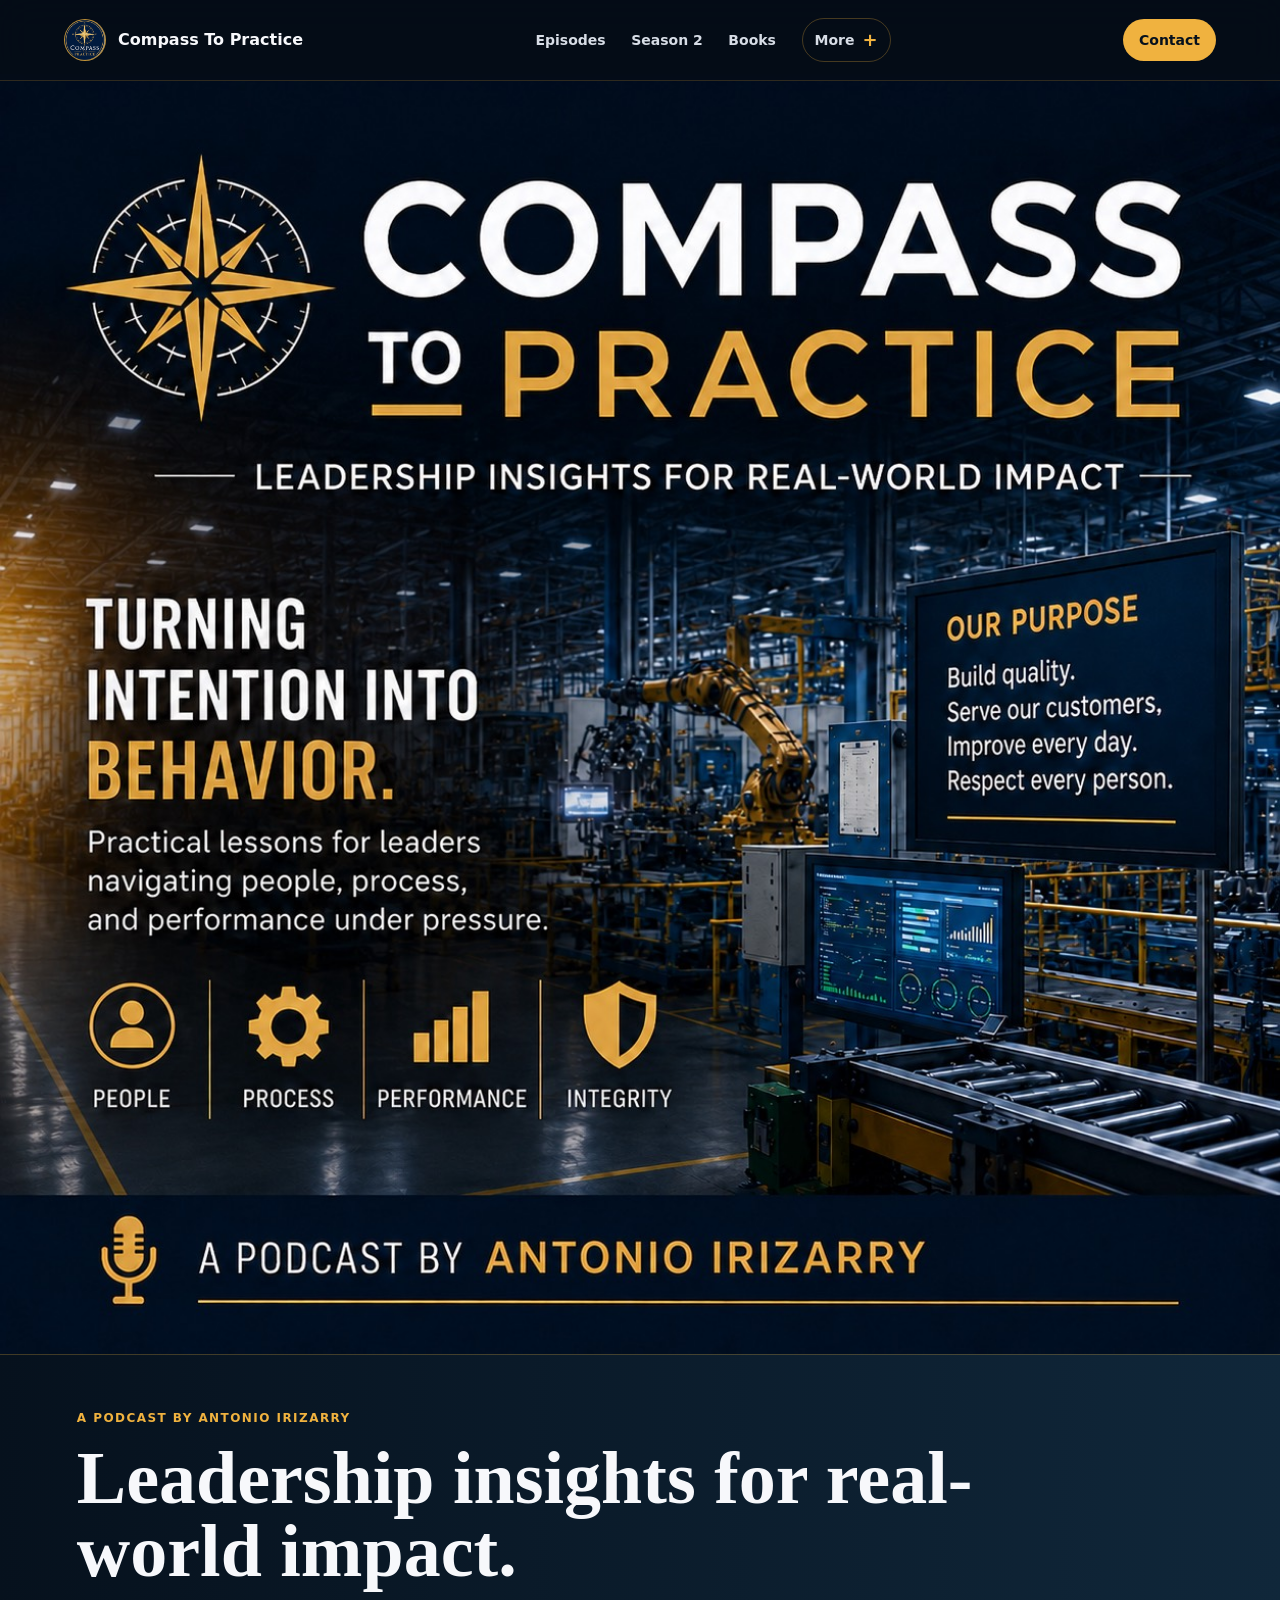
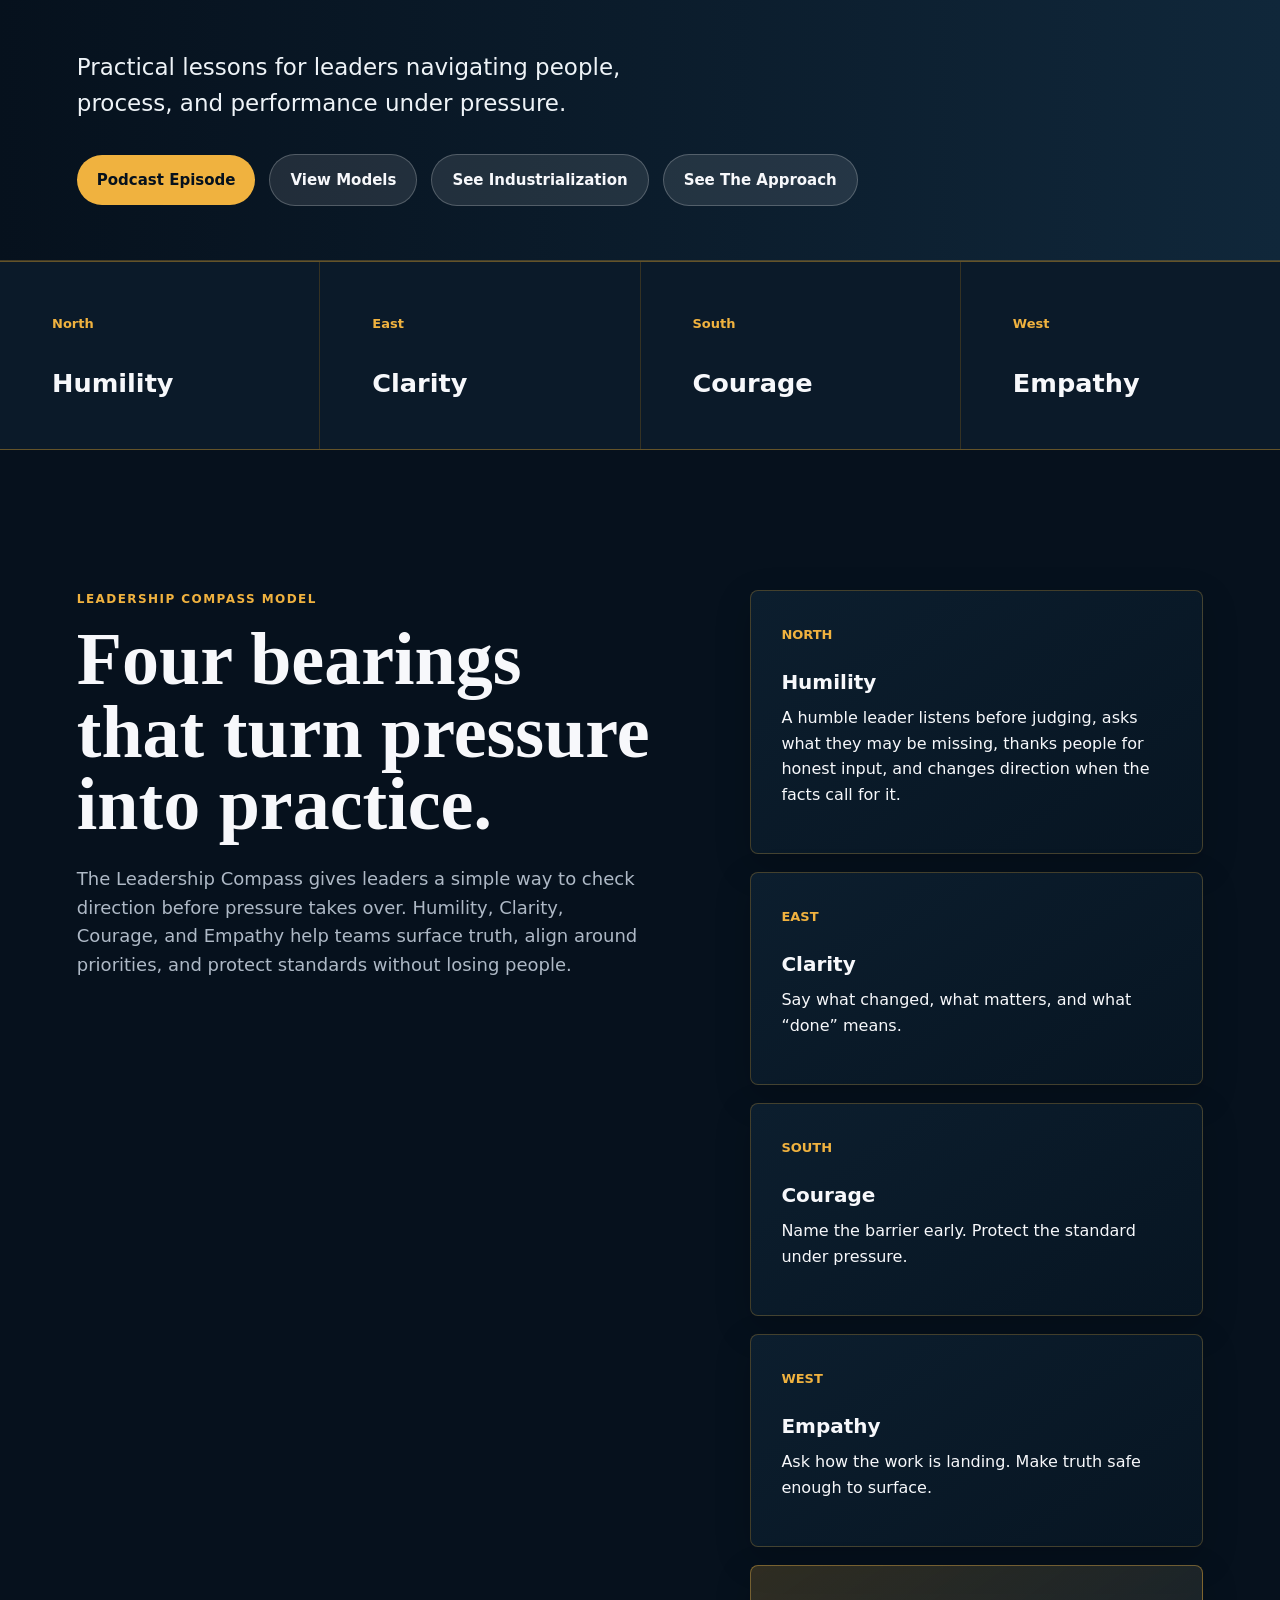
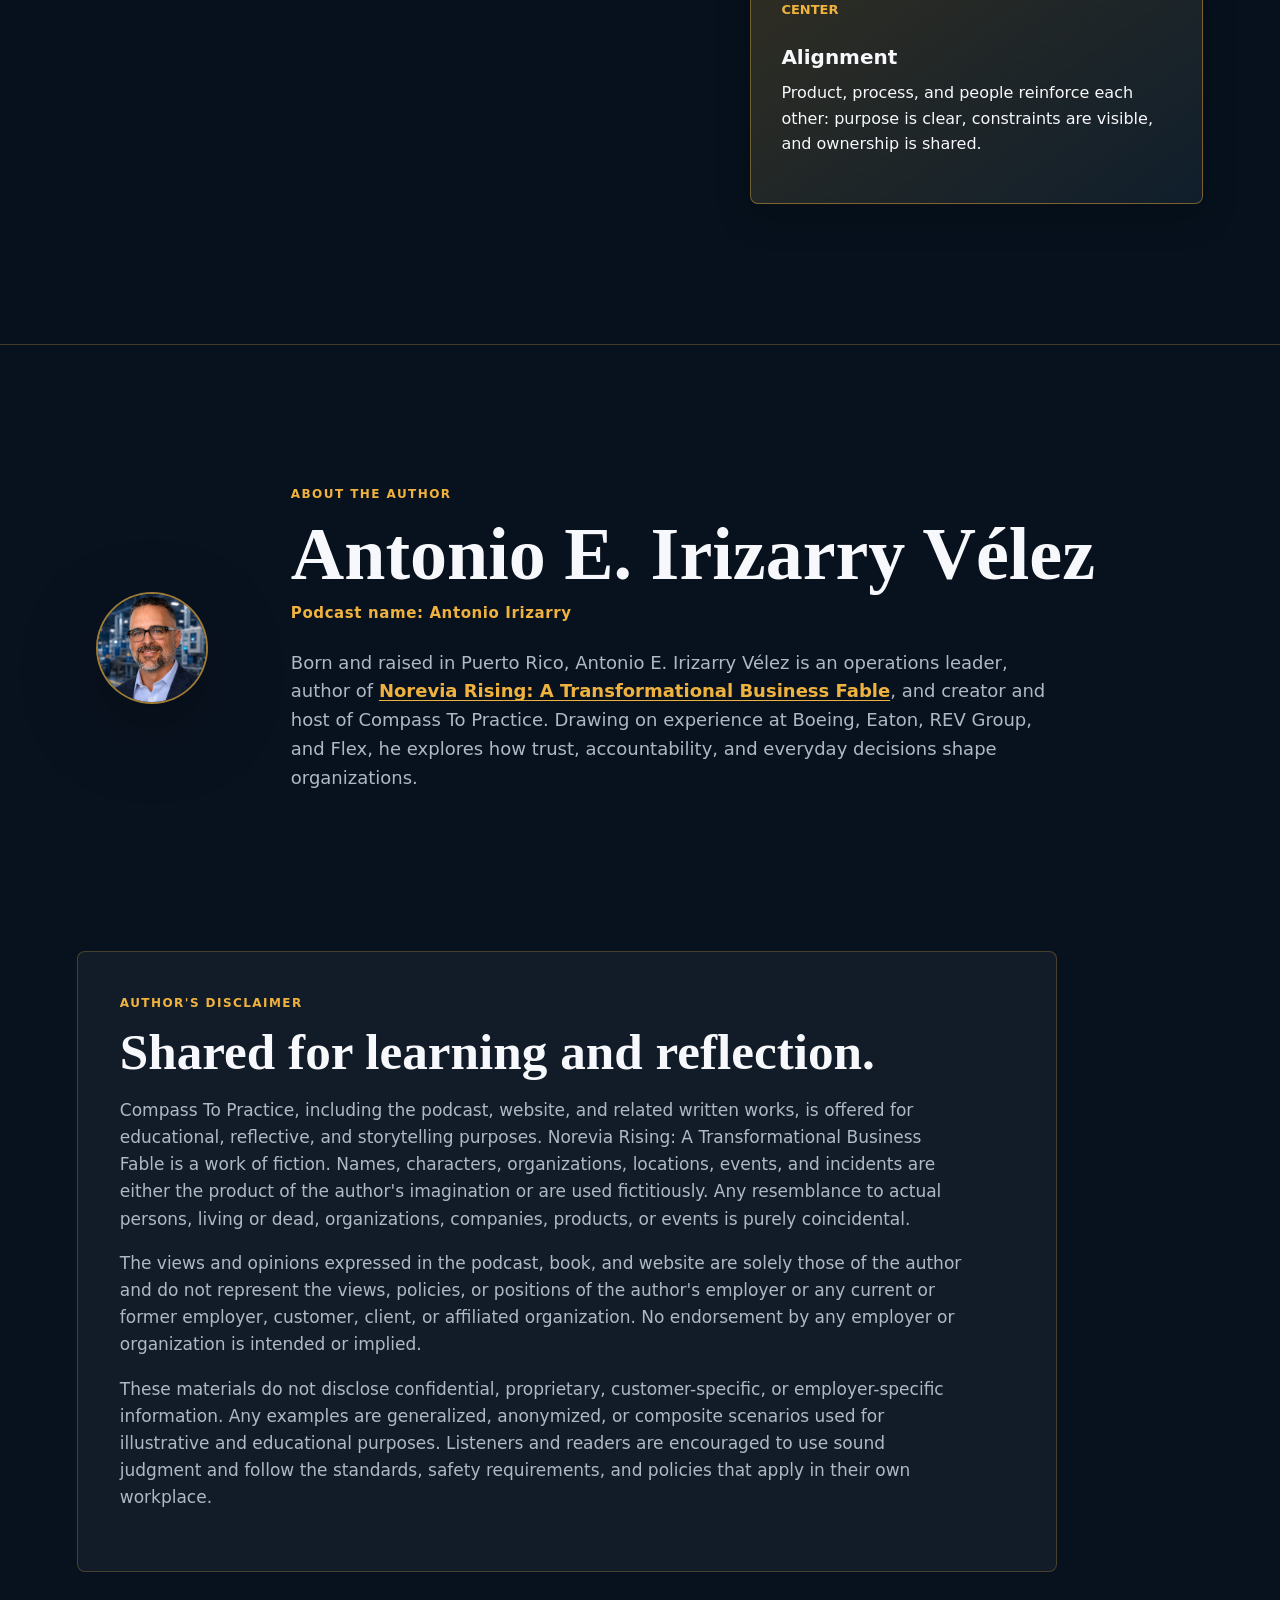
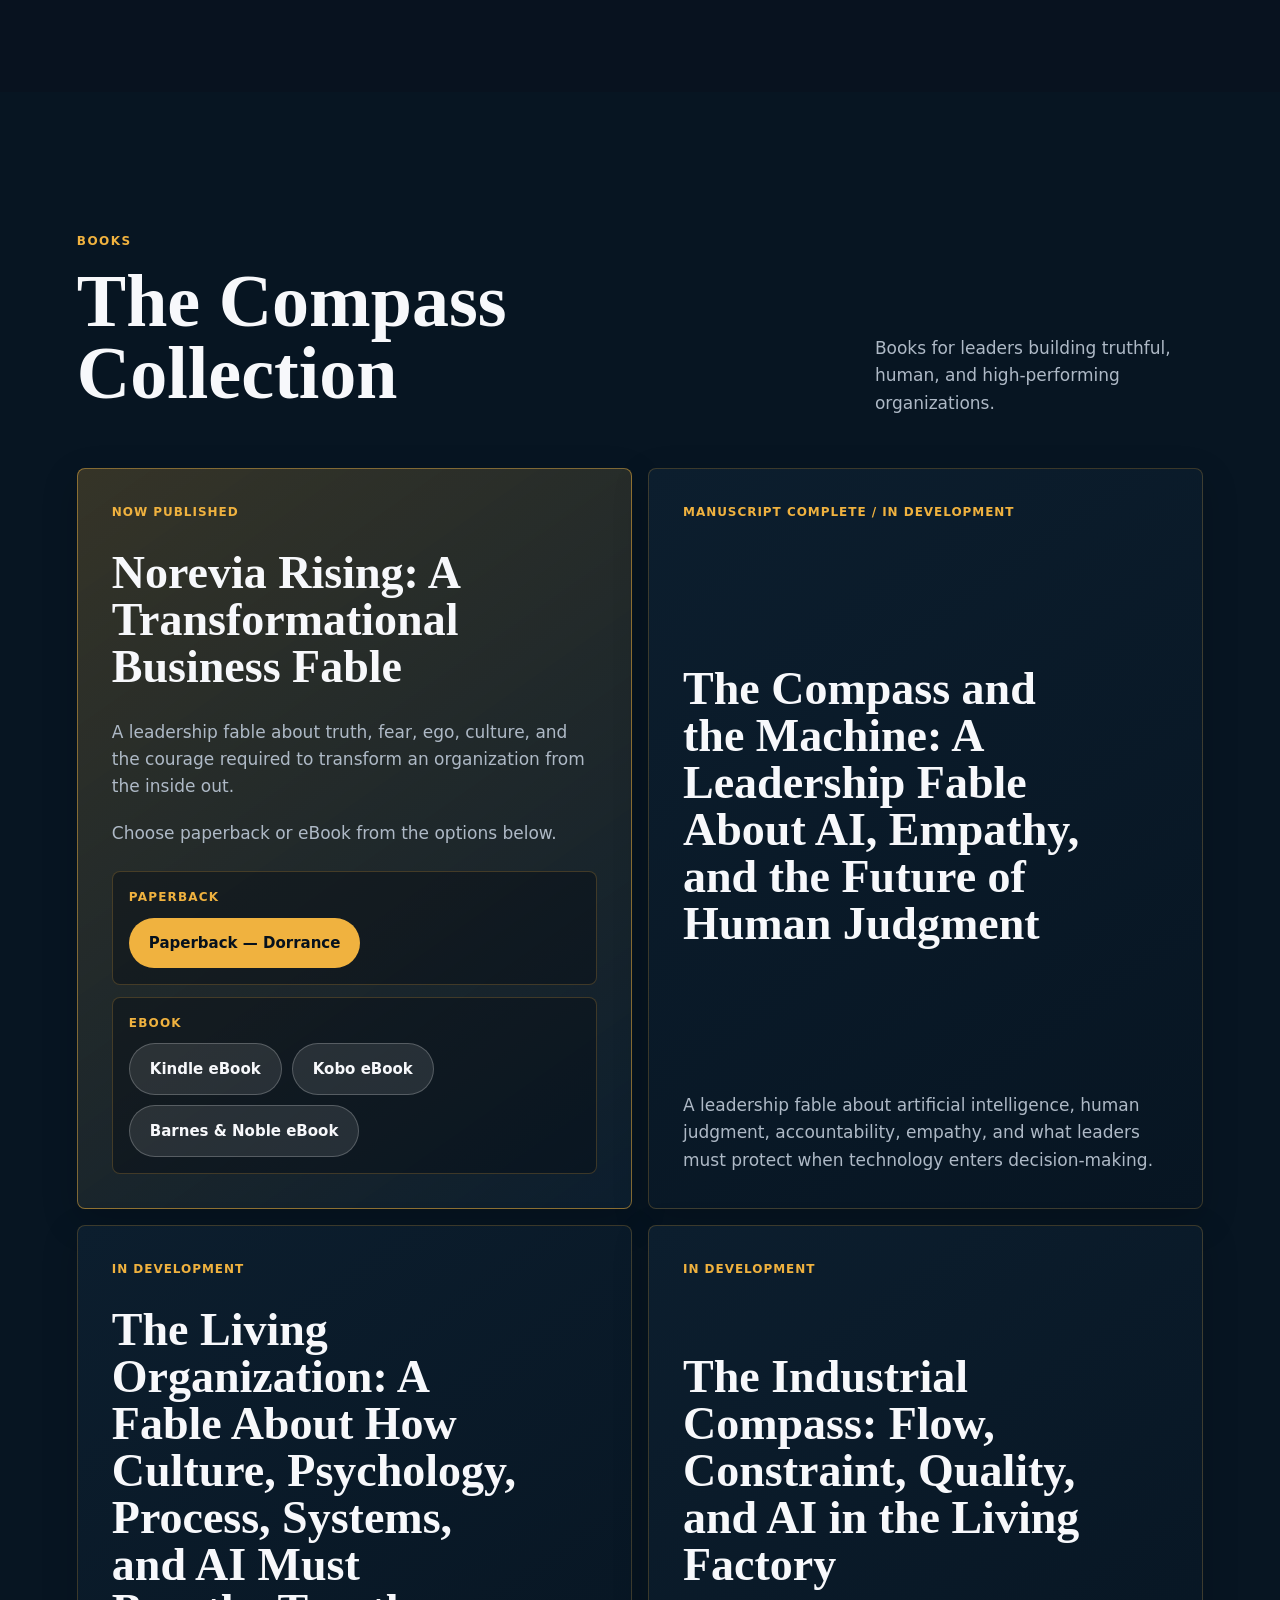
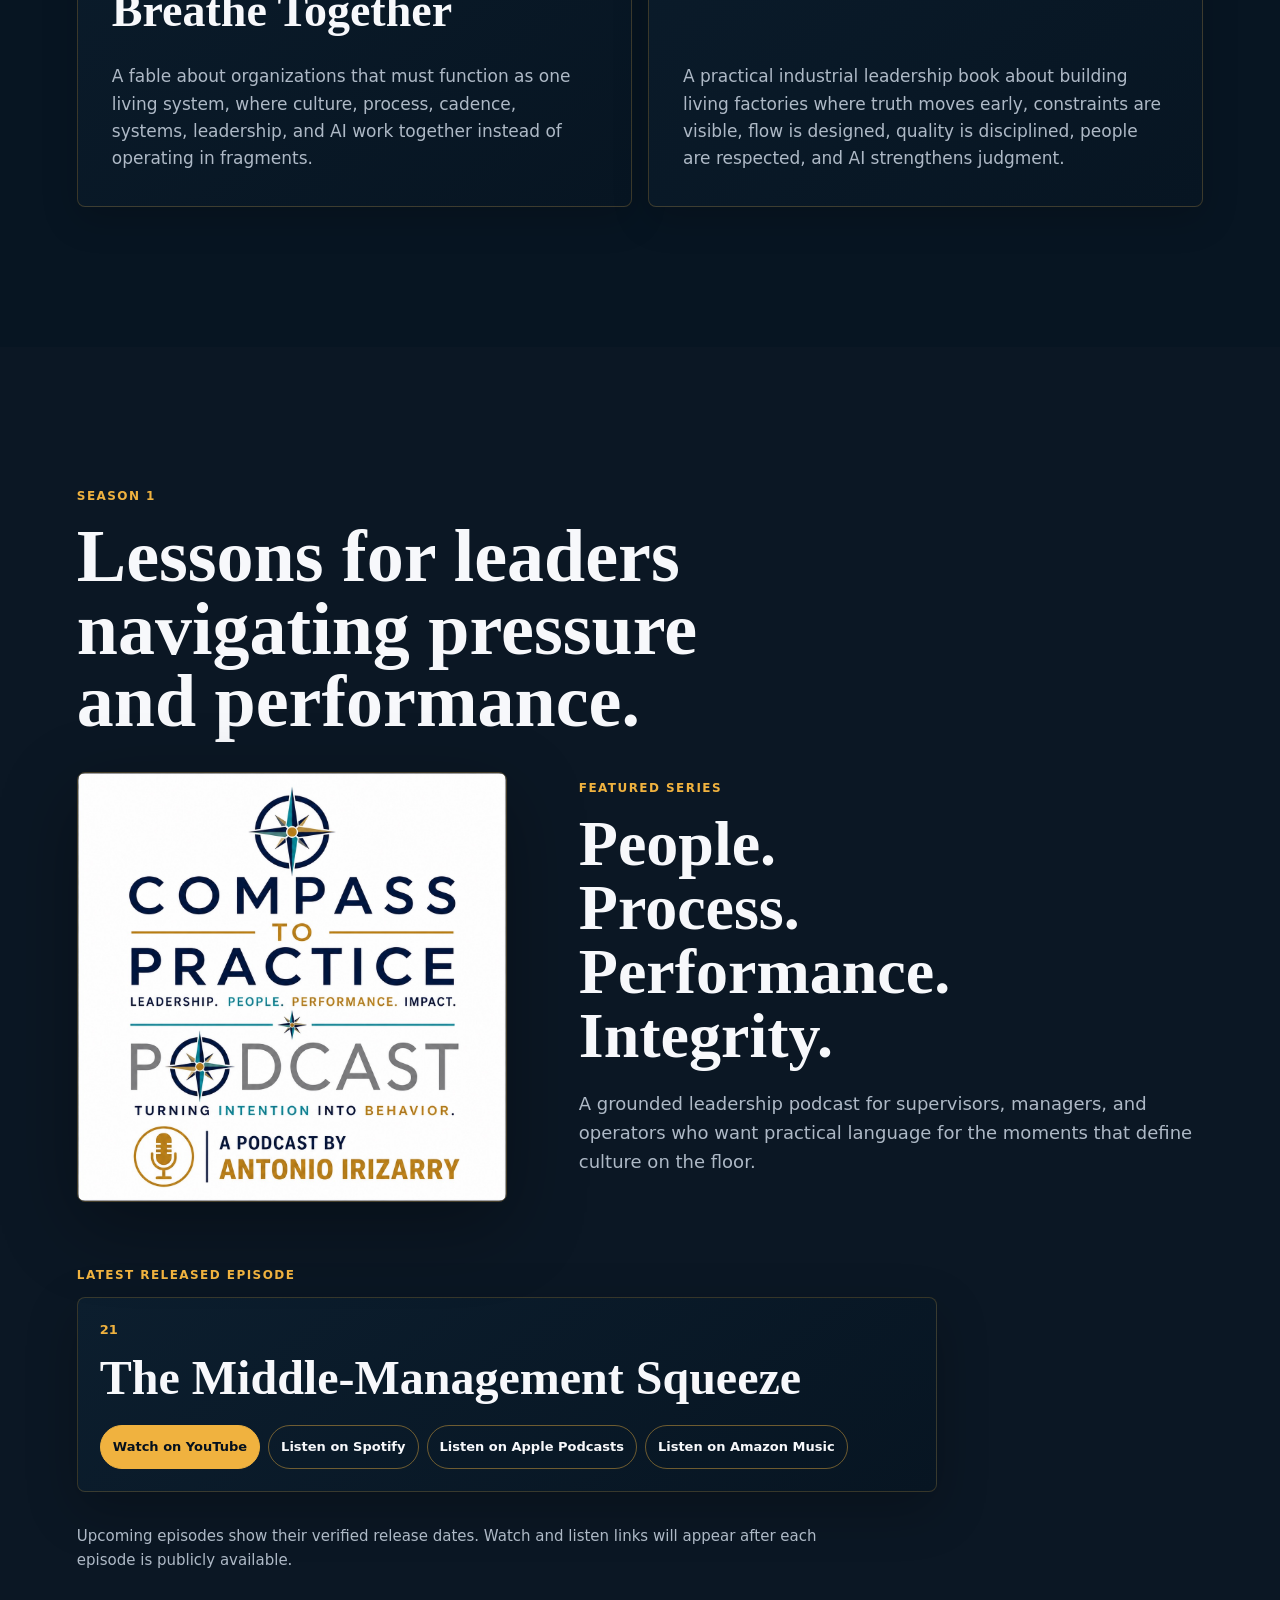
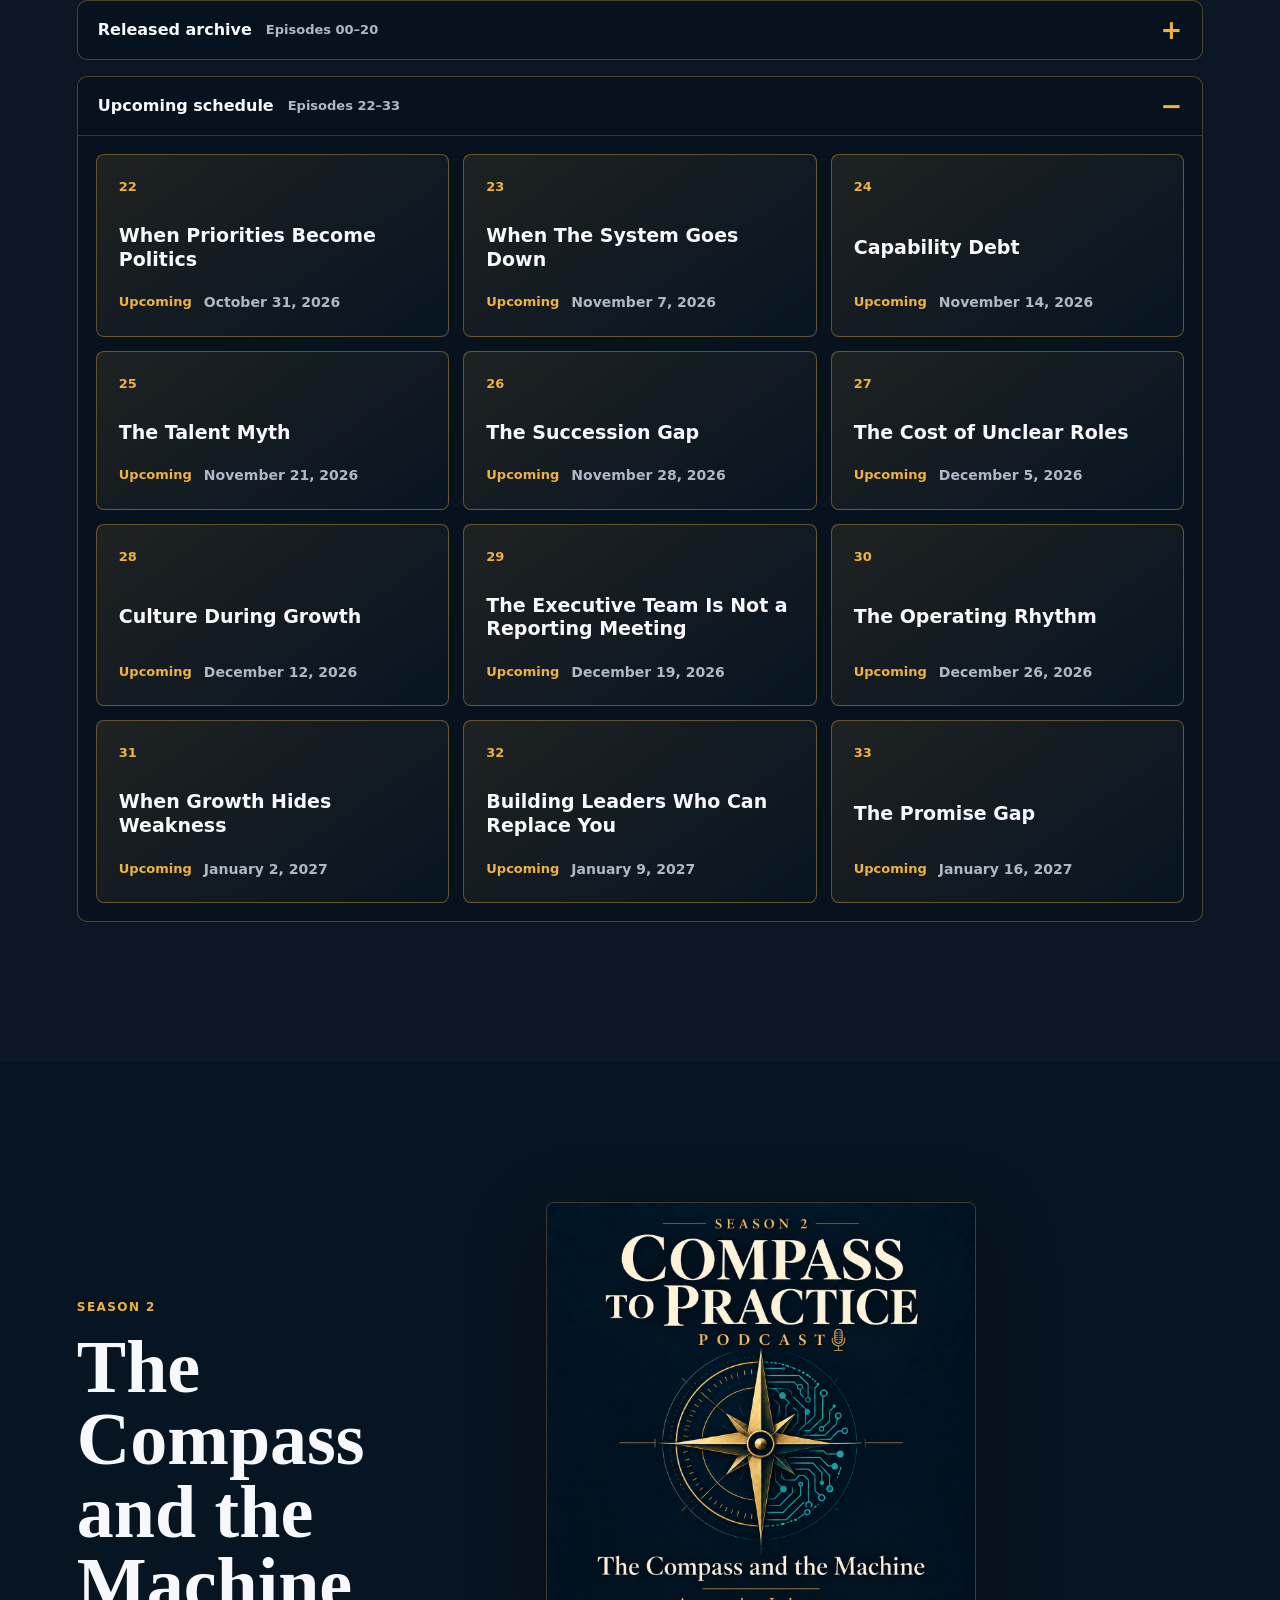
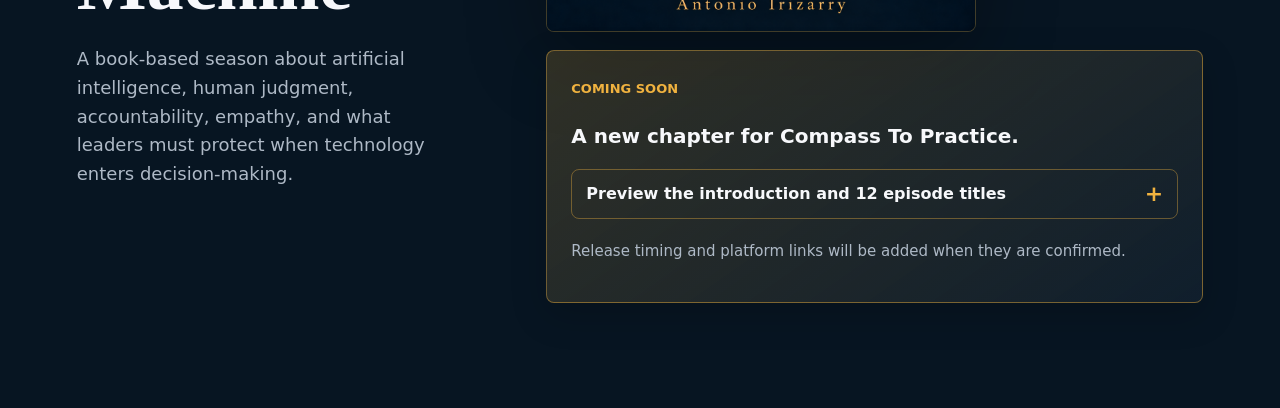
==== commit 20bb37d5: "Add Puerto Rico to author bio" ====
--- a/index.html
+++ b/index.html
@@ -83,7 +83,7 @@
             "name": "Antonio E. Irizarry Vélez",
             "alternateName": "Antonio Irizarry",
             "image": "https://www.compasstopractice.com/assets/author-antonio-irizarry.jpg",
-            "description": "Antonio E. Irizarry Vélez is an operations leader, author of Norevia Rising: A Transformational Business Fable, and creator and host of Compass To Practice. Drawing on experience at Boeing, Eaton, REV Group, and Flex, he explores how trust, accountability, and everyday decisions shape organizations.",
+            "description": "Born and raised in Puerto Rico, Antonio E. Irizarry Vélez is an operations leader, author of Norevia Rising: A Transformational Business Fable, and creator and host of Compass To Practice. Drawing on experience at Boeing, Eaton, REV Group, and Flex, he explores how trust, accountability, and everyday decisions shape organizations.",
             "sameAs": [
               "https://www.instagram.com/antonio.irizarry2/",
               "https://www.linkedin.com/in/antonio-irizarry-035a1758/"
@@ -275,7 +275,8 @@
           <h2>Antonio E. Irizarry Vélez</h2>
           <p class="author-podcast-name">Podcast name: Antonio Irizarry</p>
           <p>
-            Antonio E. Irizarry Vélez is an operations leader, author of
+            Born and raised in Puerto Rico, Antonio E. Irizarry Vélez is an
+            operations leader, author of
             <a class="author-book-link" href="#books"
               >Norevia Rising: A Transformational Business Fable</a
             >,
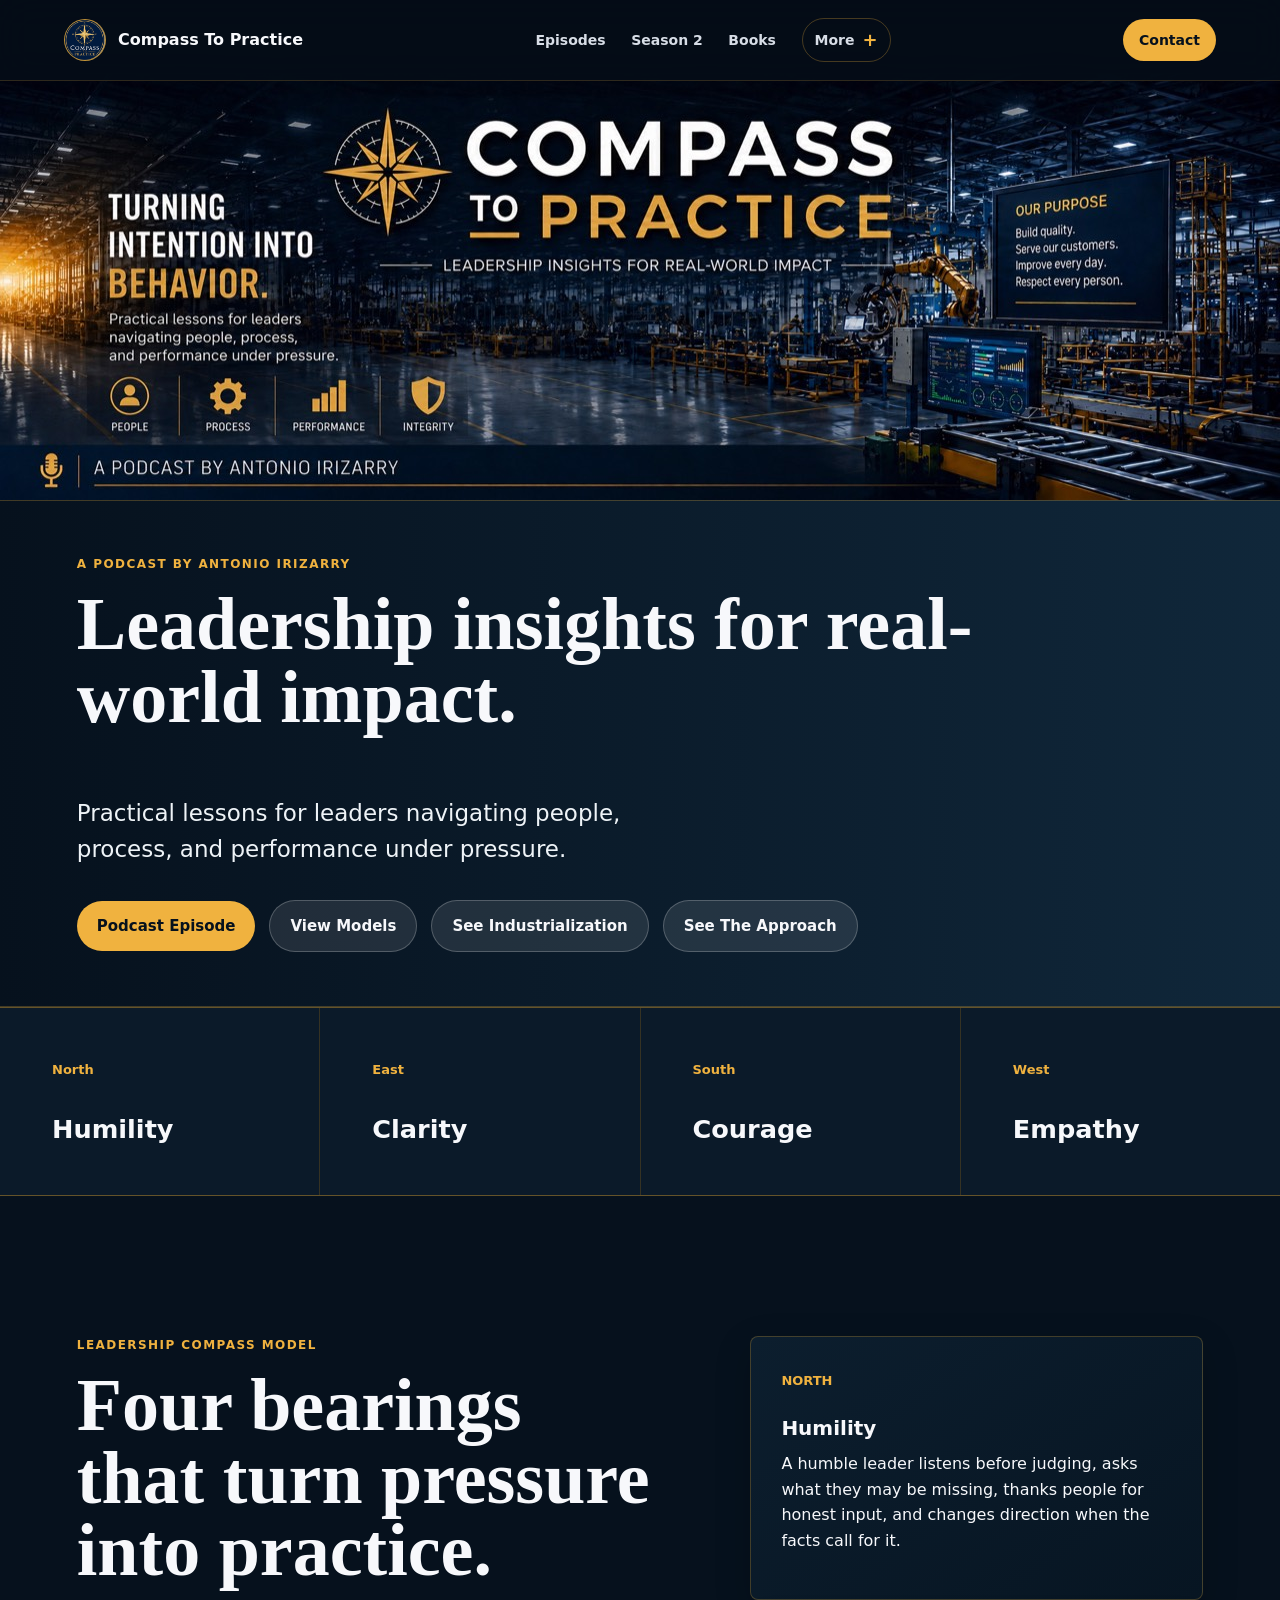
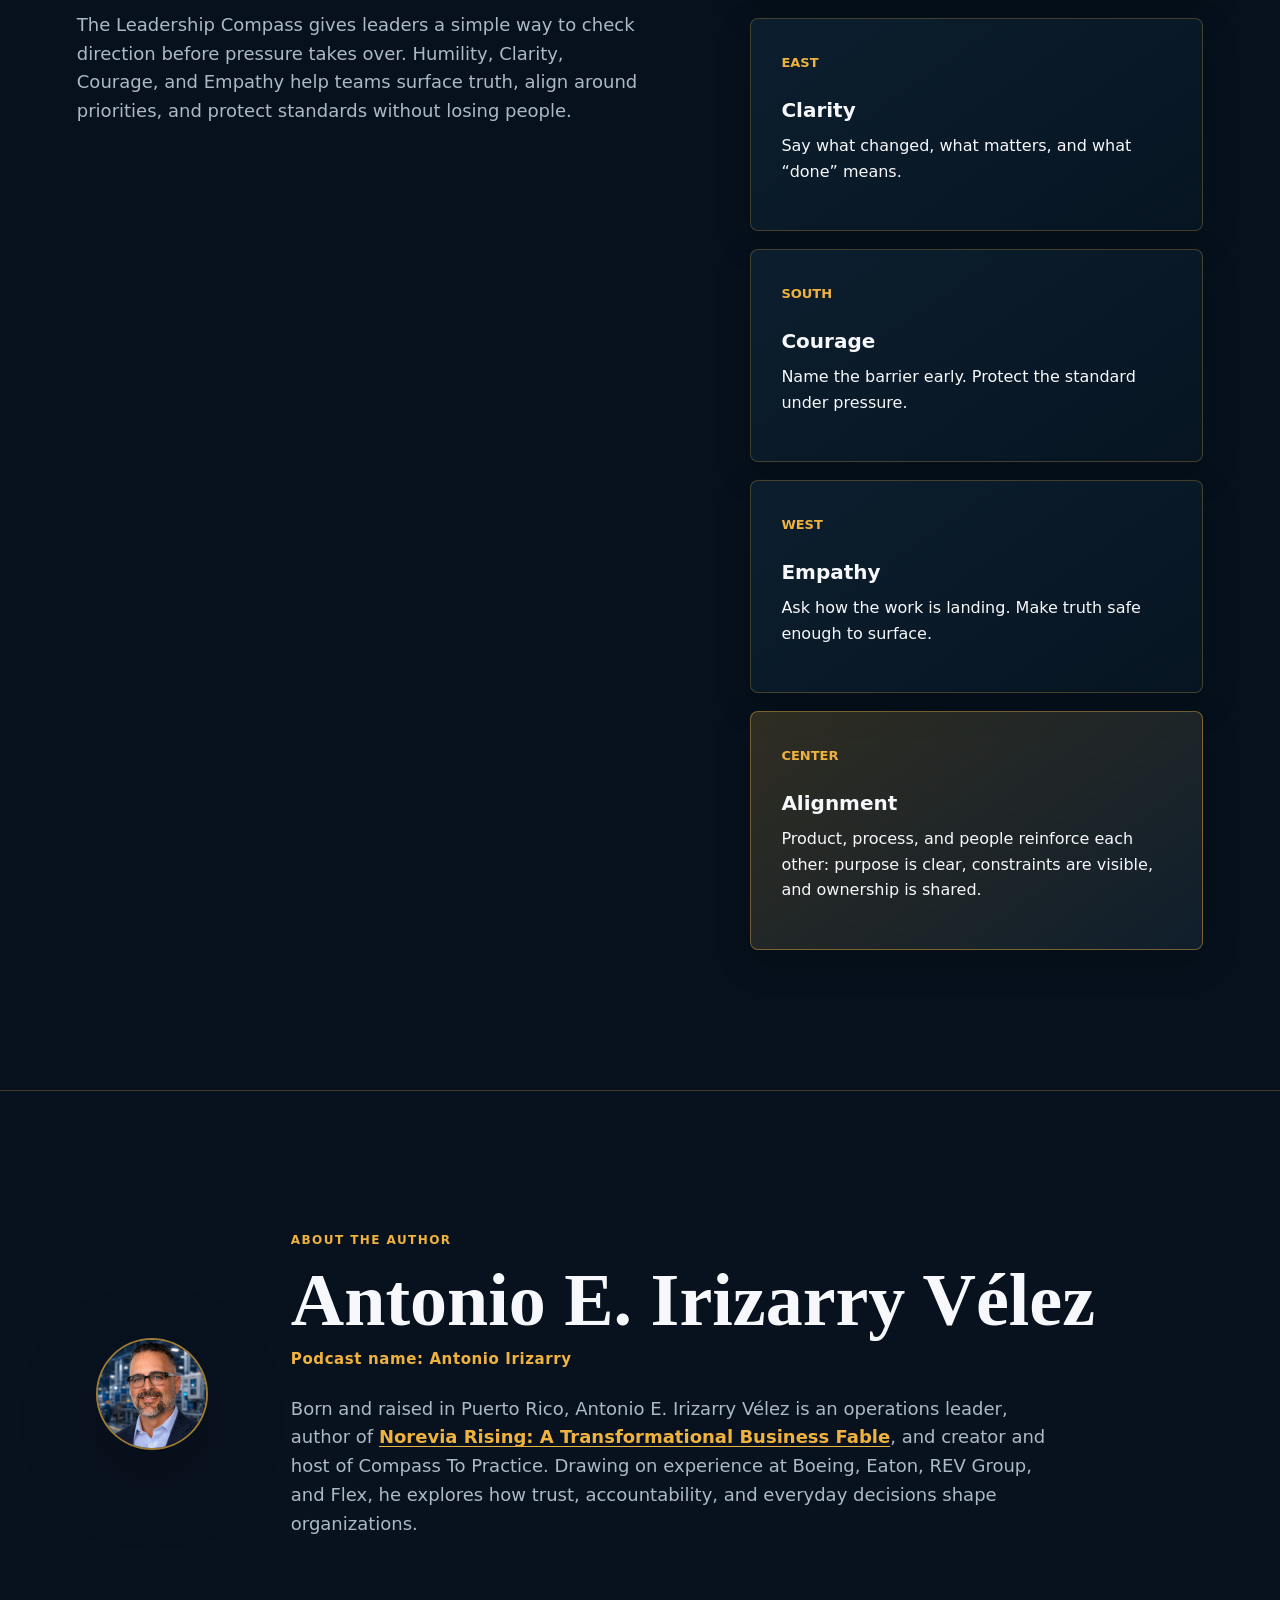
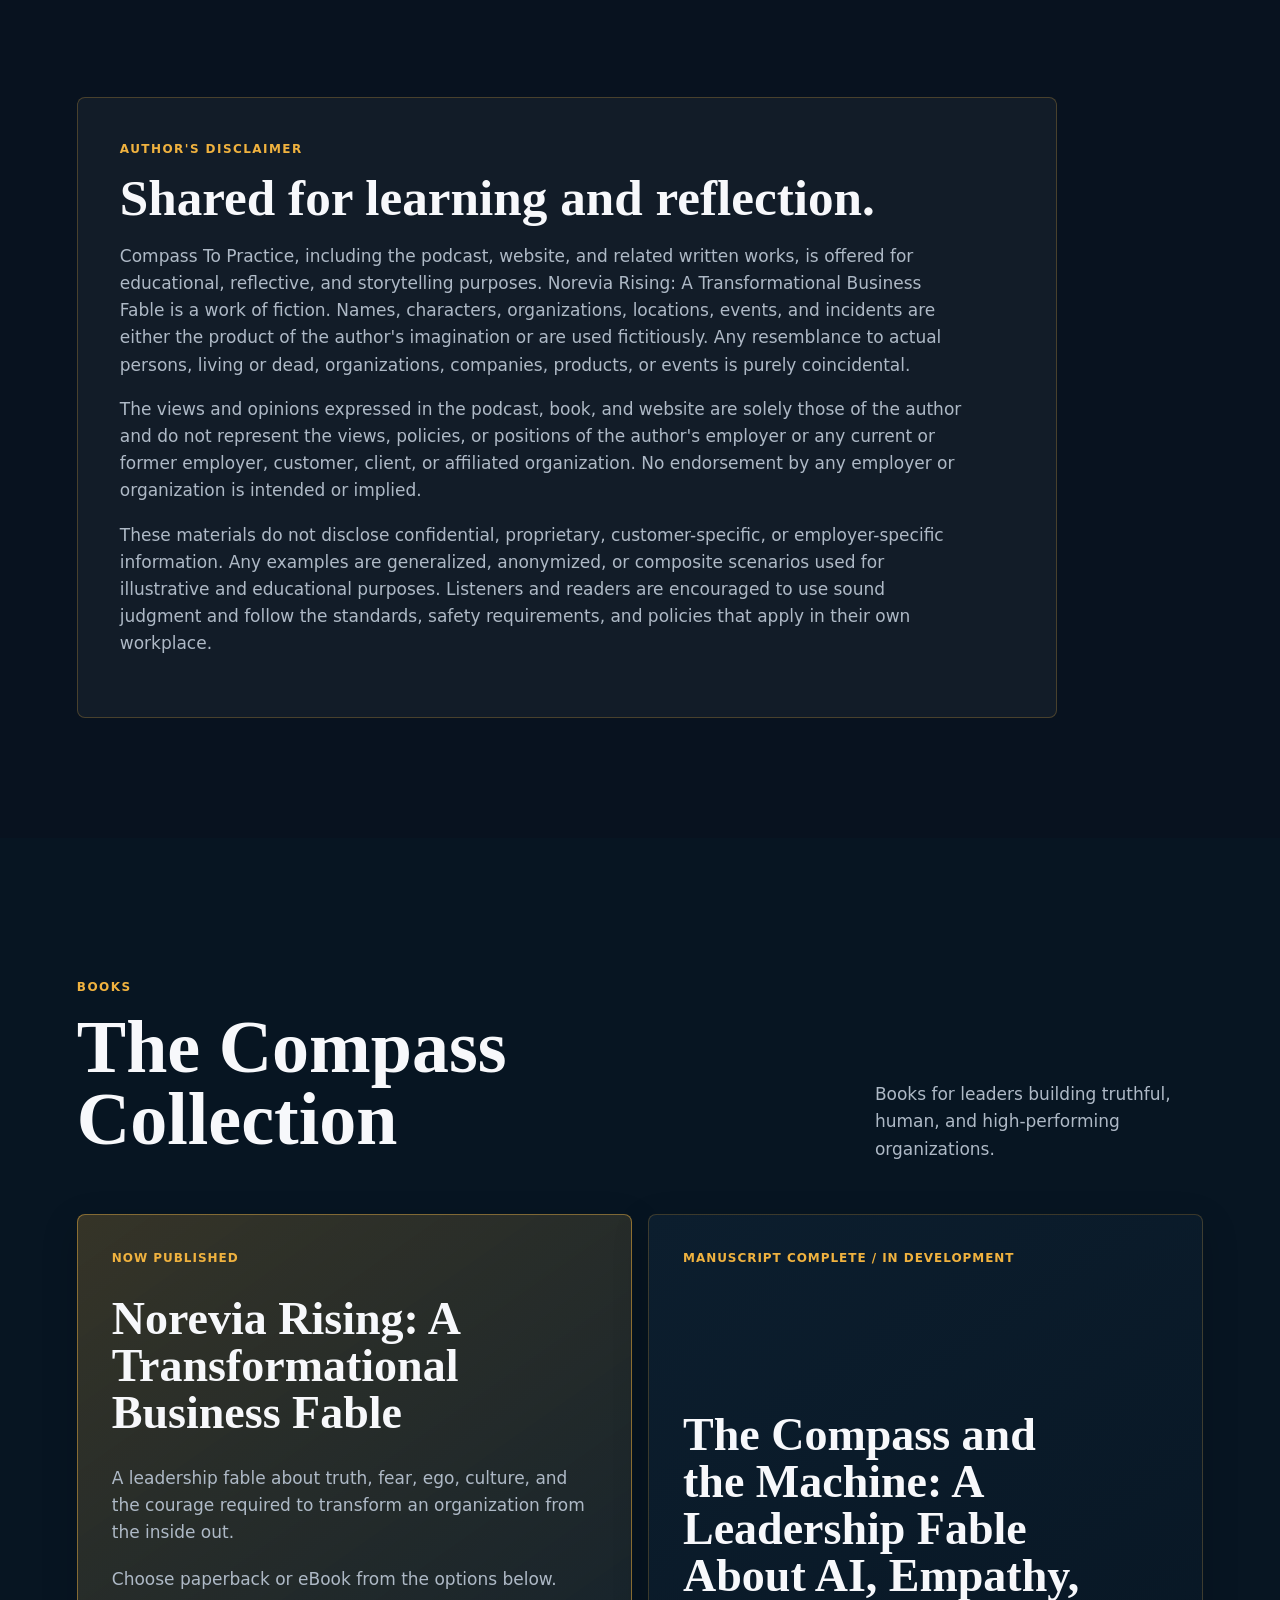
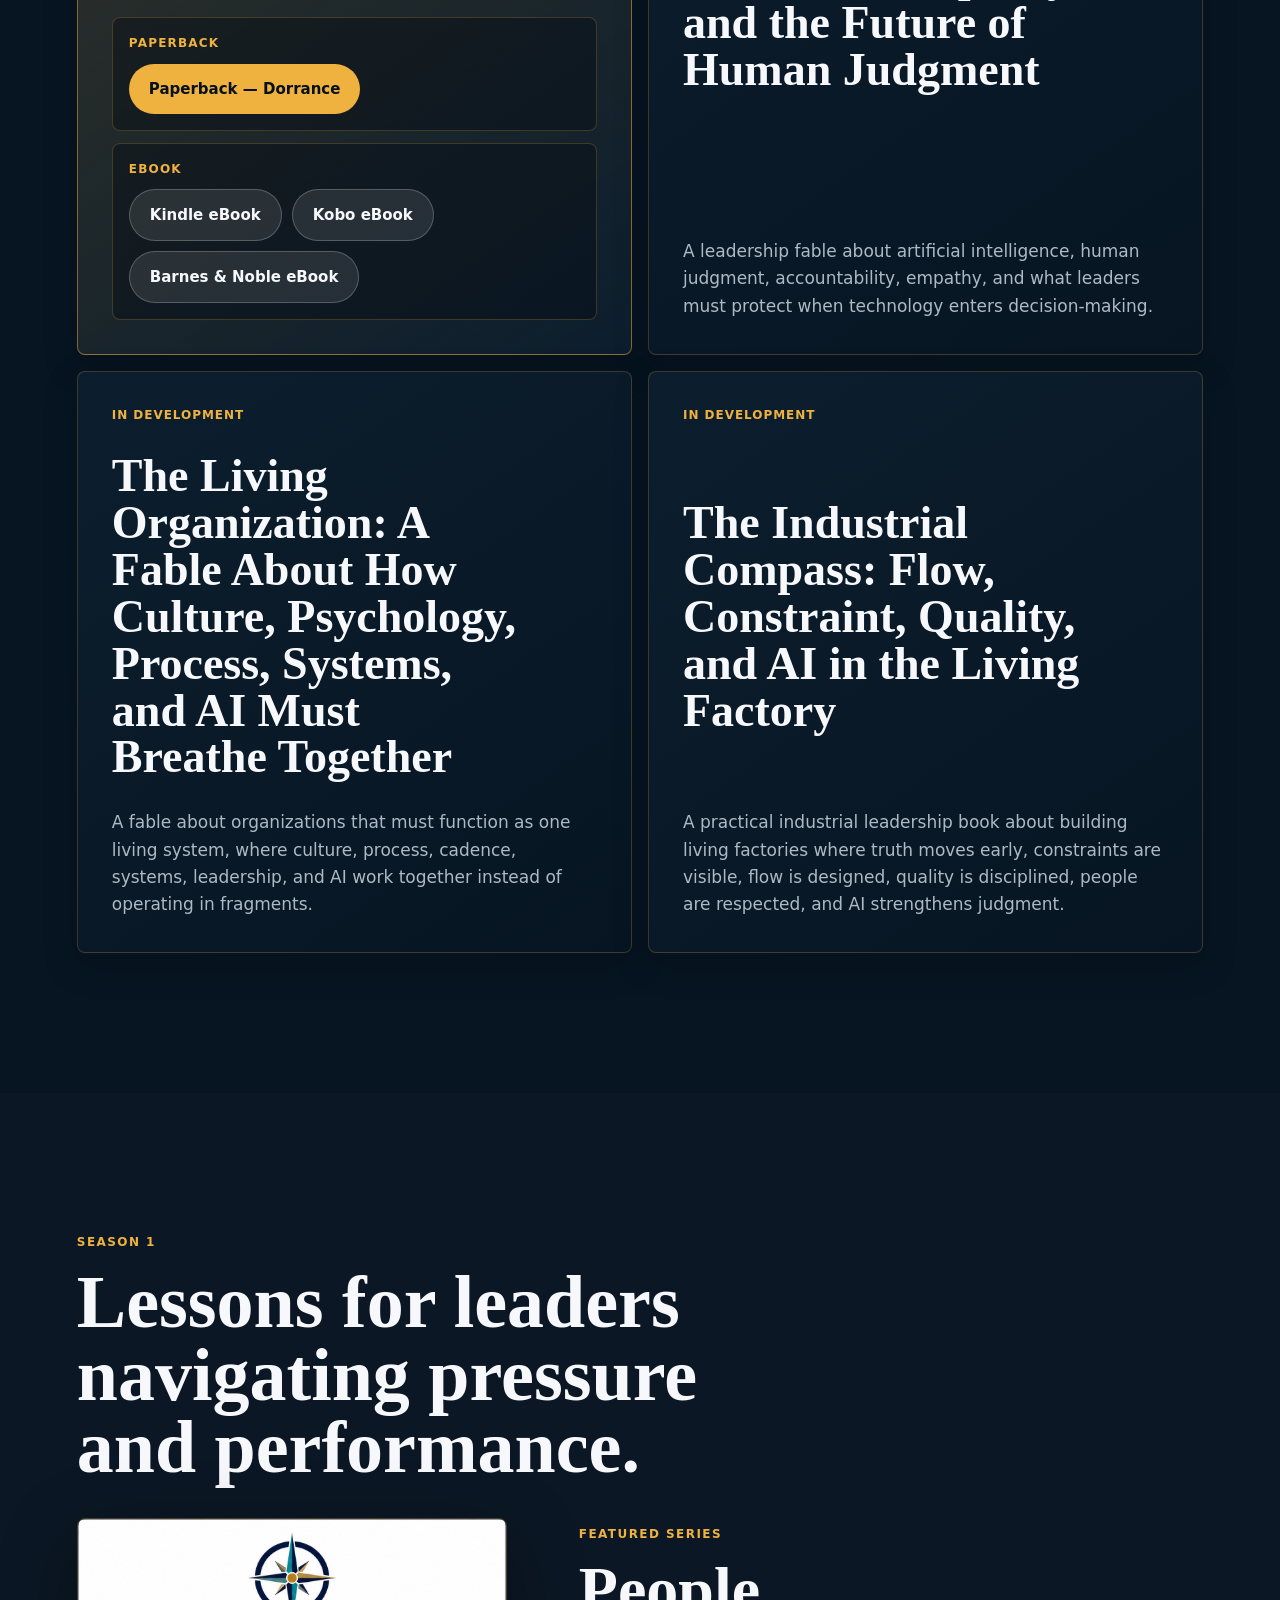
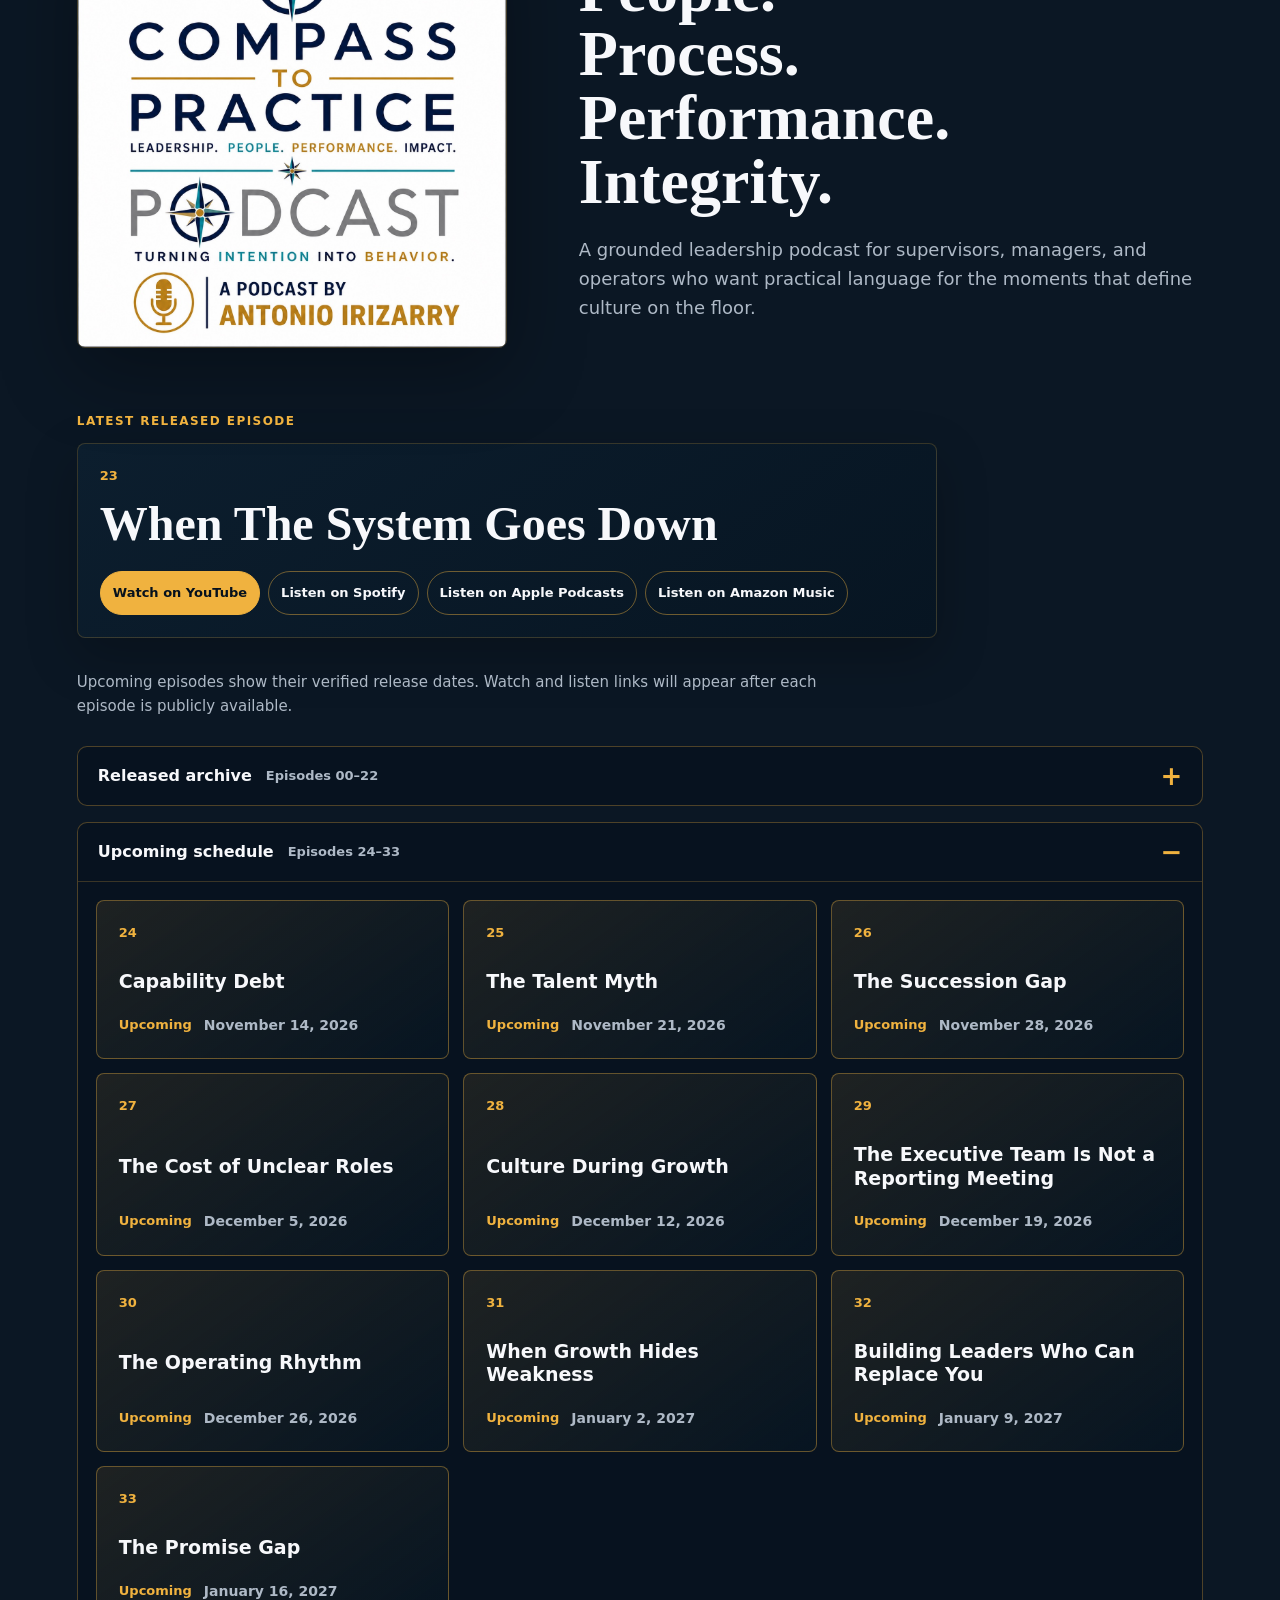
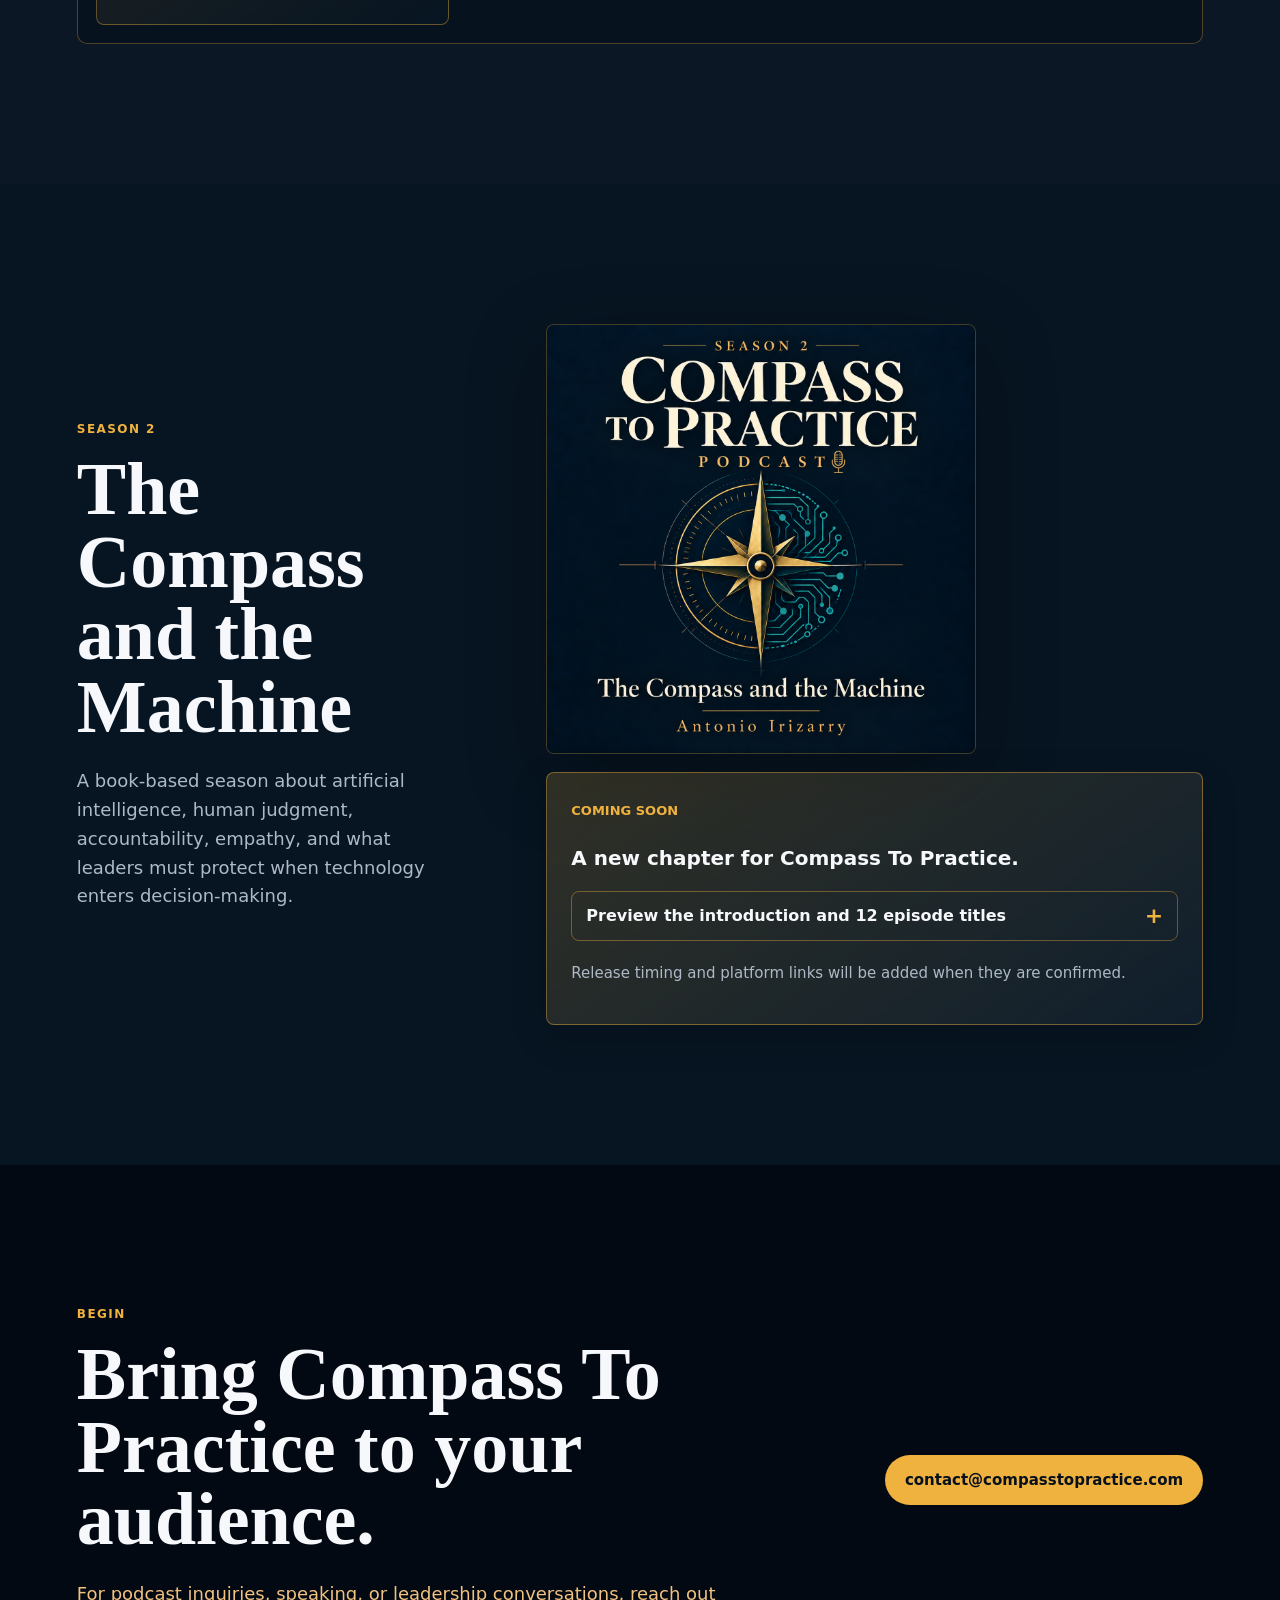
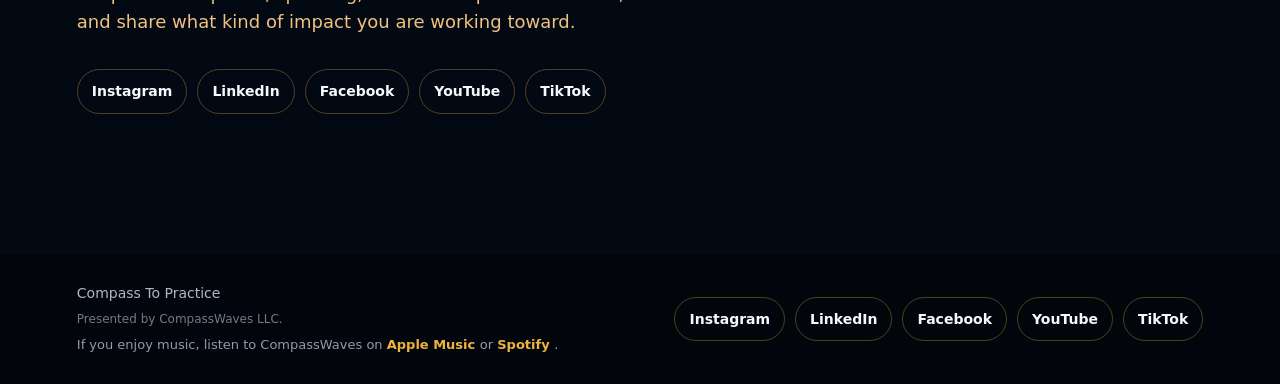
==== commit 992c8907: "Update released episodes 22 and 23 with platform links" ====
--- a/index.html
+++ b/index.html
@@ -449,35 +449,35 @@
         <div class="latest-episode-block">
           <p class="eyebrow">Latest released episode</p>
           <article class="episode-card latest-episode">
-            <span>21</span>
-            <h3>The Middle-Management Squeeze</h3>
-            <div class="episode-actions" aria-label="Episode 21 links">
-              <a
-                href="https://www.youtube.com/watch?v=x-U6hNcyMSY"
-                target="_blank"
-                rel="noopener noreferrer"
-              >
-                Watch on YouTube
-              </a>
-              <a
-                class="secondary-link"
-                href="https://open.spotify.com/episode/6kcnFeLzsX7PPHPWIFuE1d"
-                target="_blank"
-                rel="noopener noreferrer"
-              >
-                Listen on Spotify
-              </a>
-              <a
-                class="secondary-link"
-                href="https://podcasts.apple.com/us/podcast/the-middle-management-squeeze-episode-21/id1896867569?i=1000797901848"
-                target="_blank"
-                rel="noopener noreferrer"
-              >
-                Listen on Apple Podcasts
-              </a>
-              <a
-                class="secondary-link"
-                href="https://music.amazon.com/podcasts/cfdec951-abab-4bcd-89b9-9ff001957cdc/episodes/7d8d8434-8fc5-4b29-906f-8f5501dfc4a1/compass-to-practice-the-middle-management-squeeze-episode-21"
+            <span>23</span>
+            <h3>When The System Goes Down</h3>
+            <div class="episode-actions" aria-label="Episode 23 links">
+              <a
+                href="https://www.youtube.com/watch?v=iZxxgwPU8Zk"
+                target="_blank"
+                rel="noopener noreferrer"
+              >
+                Watch on YouTube
+              </a>
+              <a
+                class="secondary-link"
+                href="https://open.spotify.com/episode/6QpRnuQ5Z4Yvyqi0NEJ2Bl"
+                target="_blank"
+                rel="noopener noreferrer"
+              >
+                Listen on Spotify
+              </a>
+              <a
+                class="secondary-link"
+                href="https://podcasts.apple.com/us/podcast/when-the-system-goes-down-episode-23/id1896867569?i=1000800396026"
+                target="_blank"
+                rel="noopener noreferrer"
+              >
+                Listen on Apple Podcasts
+              </a>
+              <a
+                class="secondary-link"
+                href="https://music.amazon.com/podcasts/cfdec951-abab-4bcd-89b9-9ff001957cdc/episodes/9c96d1dc-9e4d-4819-a4ce-9838b5cf10d3/compass-to-practice-when-the-system-goes-down-episode-23"
                 target="_blank"
                 rel="noopener noreferrer"
               >
@@ -494,7 +494,7 @@
           <details class="episode-disclosure">
             <summary>
               <span>Released archive</span>
-              <small>Episodes 00–20</small>
+              <small>Episodes 00–22</small>
             </summary>
             <div class="episode-list" aria-label="Released episode archive">
           <article class="episode-card start-here">
@@ -1274,31 +1274,89 @@
               </a>
             </div>
           </article>
+          <article class="episode-card">
+            <span>21</span>
+            <h3>The Middle-Management Squeeze</h3>
+            <div class="episode-actions" aria-label="Episode 21 links">
+              <a
+                href="https://www.youtube.com/watch?v=x-U6hNcyMSY"
+                target="_blank"
+                rel="noopener noreferrer"
+              >
+                Watch on YouTube
+              </a>
+              <a
+                class="secondary-link"
+                href="https://open.spotify.com/episode/6kcnFeLzsX7PPHPWIFuE1d"
+                target="_blank"
+                rel="noopener noreferrer"
+              >
+                Listen on Spotify
+              </a>
+              <a
+                class="secondary-link"
+                href="https://podcasts.apple.com/us/podcast/the-middle-management-squeeze-episode-21/id1896867569?i=1000797901848"
+                target="_blank"
+                rel="noopener noreferrer"
+              >
+                Listen on Apple Podcasts
+              </a>
+              <a
+                class="secondary-link"
+                href="https://music.amazon.com/podcasts/cfdec951-abab-4bcd-89b9-9ff001957cdc/episodes/7d8d8434-8fc5-4b29-906f-8f5501dfc4a1/compass-to-practice-the-middle-management-squeeze-episode-21"
+                target="_blank"
+                rel="noopener noreferrer"
+              >
+                Listen on Amazon Music
+              </a>
+            </div>
+          </article>
+          <article class="episode-card">
+            <span>22</span>
+            <h3>When Priorities Become Politics</h3>
+            <div class="episode-actions" aria-label="Episode 22 links">
+              <a
+                href="https://www.youtube.com/watch?v=Sc3uFGZr3tY"
+                target="_blank"
+                rel="noopener noreferrer"
+              >
+                Watch on YouTube
+              </a>
+              <a
+                class="secondary-link"
+                href="https://open.spotify.com/episode/3bsuO4byCDY1JXHKoKsDMb"
+                target="_blank"
+                rel="noopener noreferrer"
+              >
+                Listen on Spotify
+              </a>
+              <a
+                class="secondary-link"
+                href="https://podcasts.apple.com/us/podcast/when-priorities-become-politics-episode-22/id1896867569?i=1000799044840"
+                target="_blank"
+                rel="noopener noreferrer"
+              >
+                Listen on Apple Podcasts
+              </a>
+              <a
+                class="secondary-link"
+                href="https://music.amazon.com/podcasts/cfdec951-abab-4bcd-89b9-9ff001957cdc/episodes/7e502ec0-530d-4c1d-b0a7-29e6741ae863/compass-to-practice-when-priorities-become-politics-episode-22"
+                target="_blank"
+                rel="noopener noreferrer"
+              >
+                Listen on Amazon Music
+              </a>
+            </div>
+          </article>
             </div>
           </details>
           <details class="episode-disclosure" open>
             <summary>
               <span>Upcoming schedule</span>
-              <small>Episodes 22–33</small>
+              <small>Episodes 24–33</small>
             </summary>
             <div class="episode-list upcoming-episode-list" aria-label="Upcoming episode schedule">
               <article class="episode-card upcoming">
-            <span>22</span>
-            <h3>When Priorities Become Politics</h3>
-            <p class="episode-release">
-              <span>Upcoming</span>
-              <time datetime="2026-10-31">October 31, 2026</time>
-            </p>
-          </article>
-          <article class="episode-card upcoming">
-            <span>23</span>
-            <h3>When The System Goes Down</h3>
-            <p class="episode-release">
-              <span>Upcoming</span>
-              <time datetime="2026-11-07">November 7, 2026</time>
-            </p>
-          </article>
-          <article class="episode-card upcoming">
             <span>24</span>
             <h3>Capability Debt</h3>
             <p class="episode-release">
